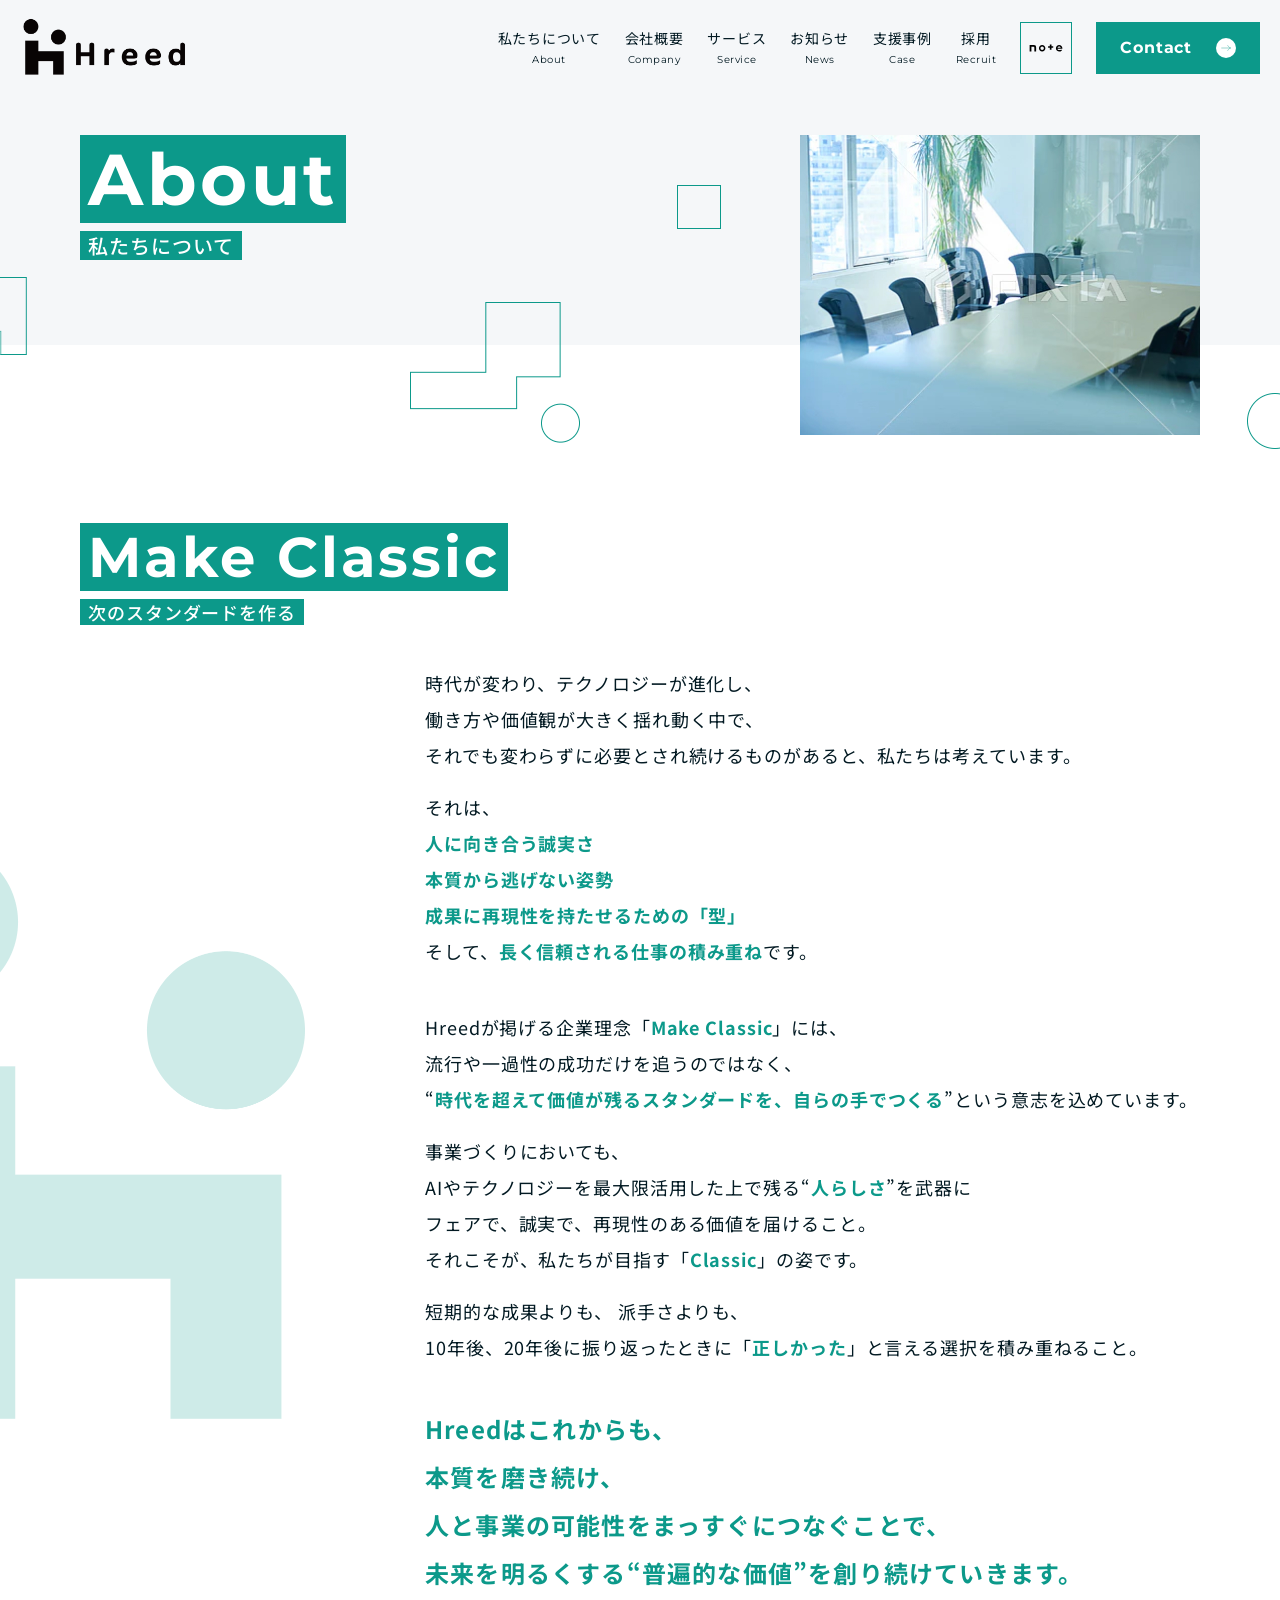
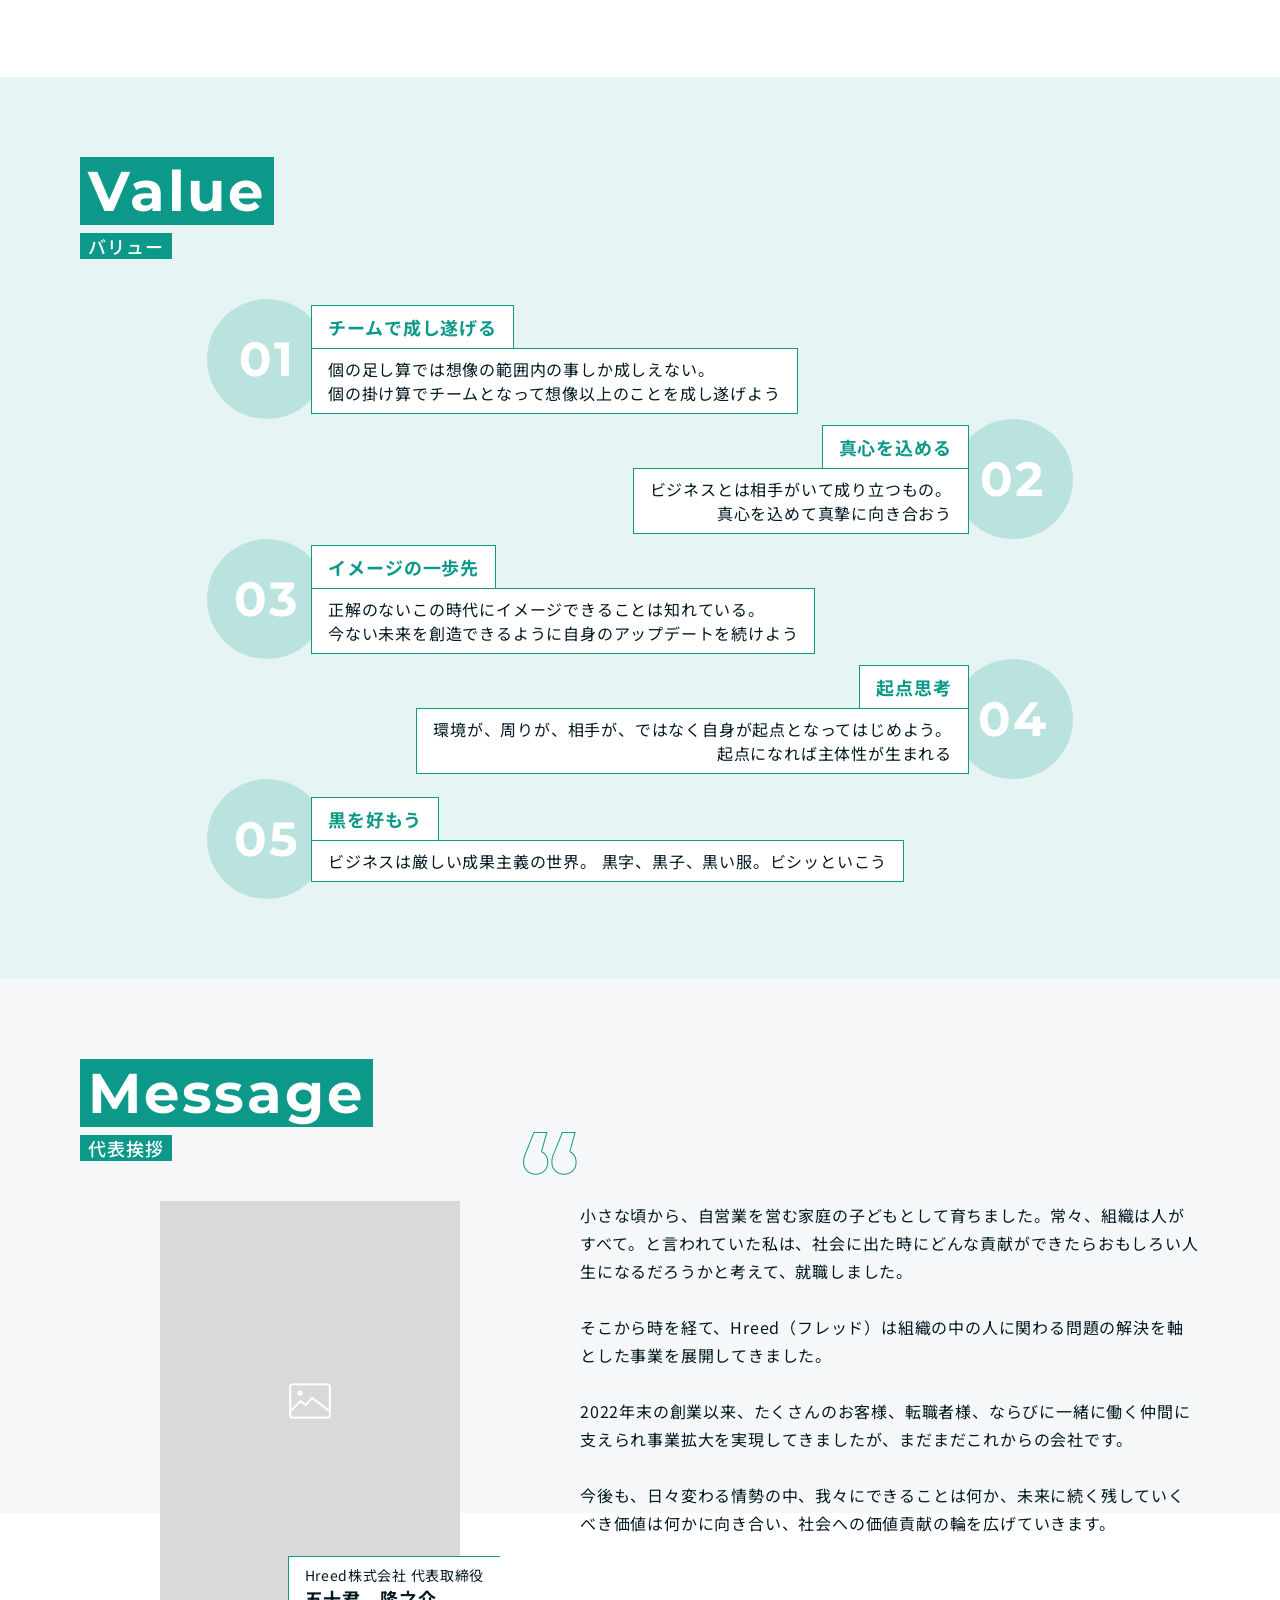
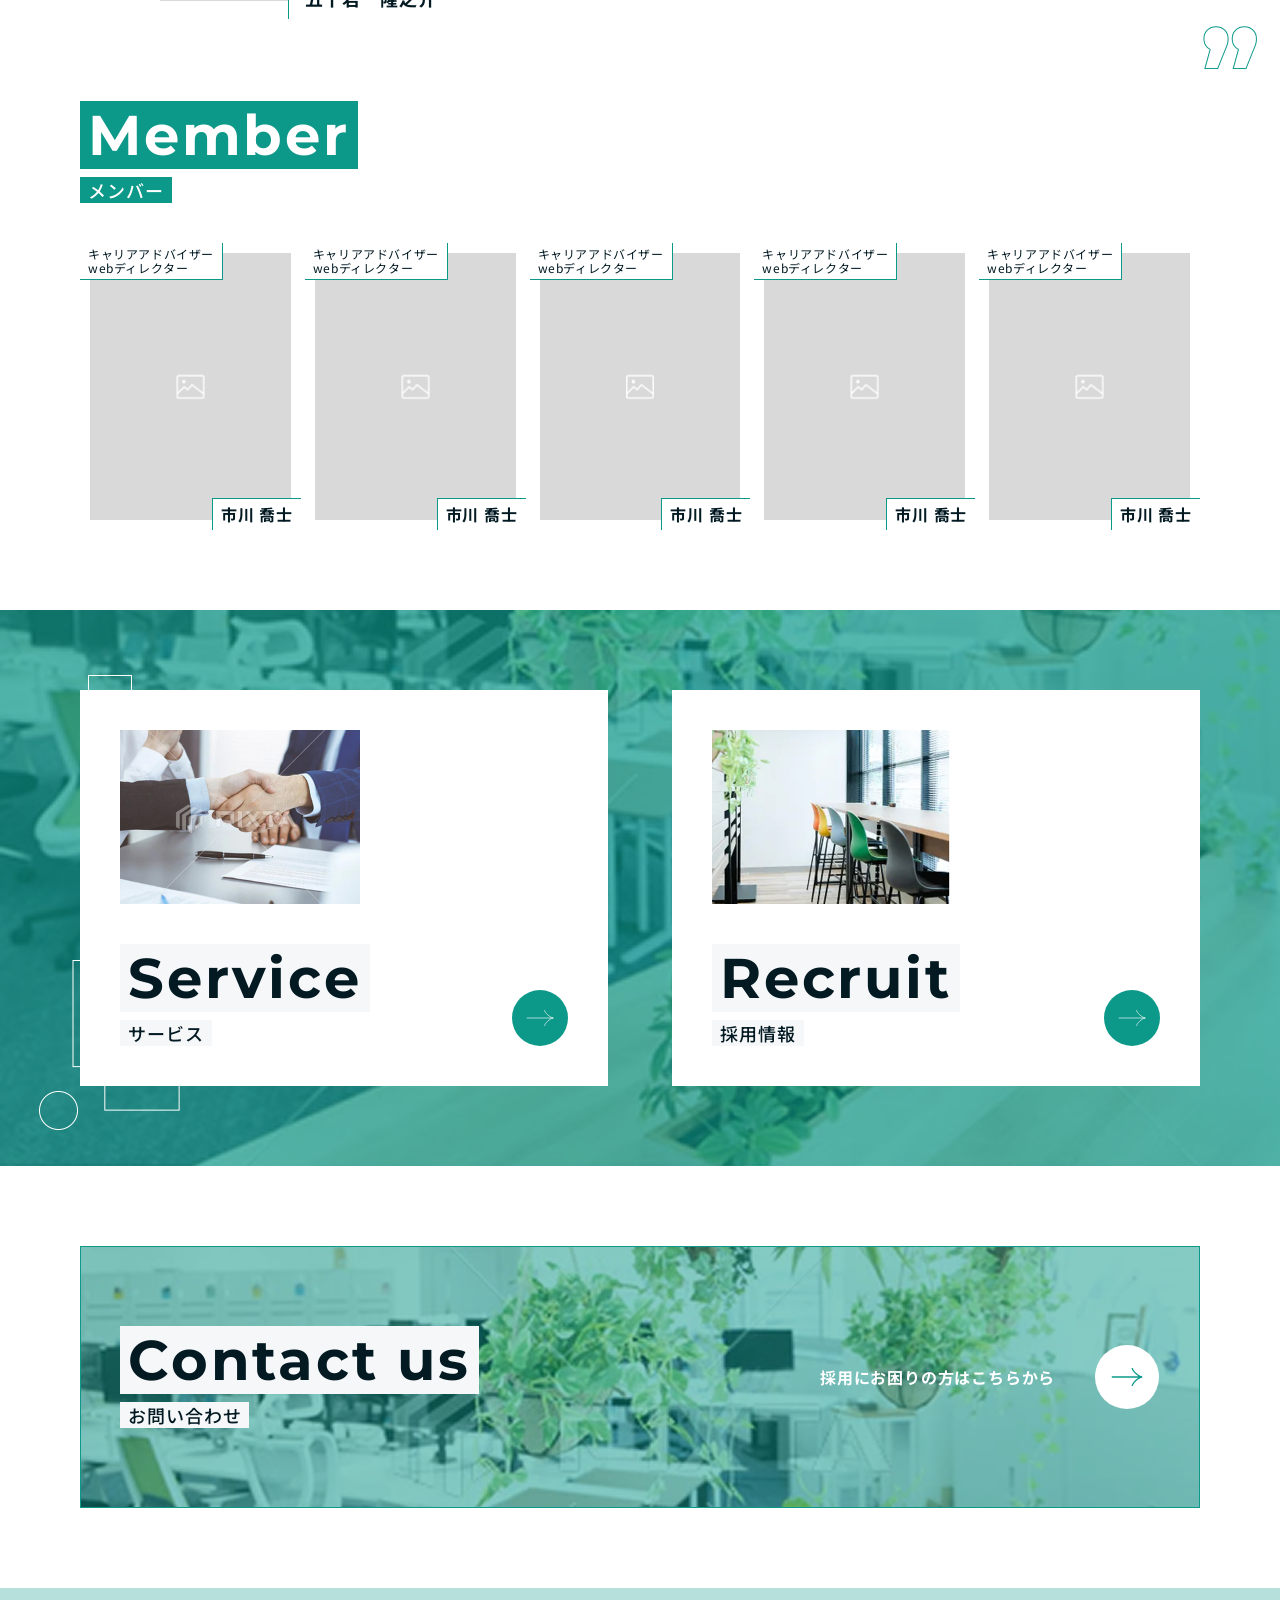
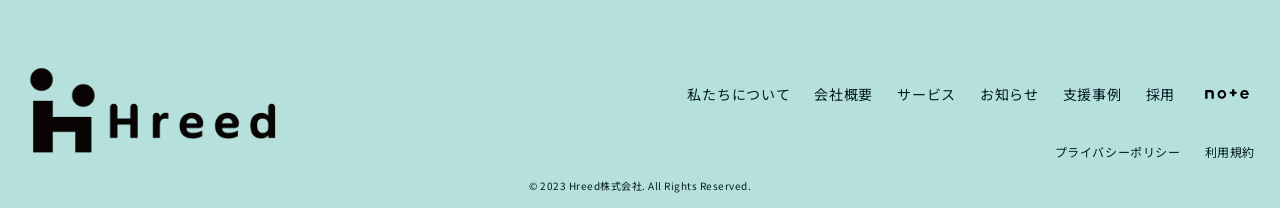
==== about.html @ 3953e180 "09/12, 09/13 作業分" ====
<!DOCTYPE html>
<html lang="ja">

<head>
  <meta charset="UTF-8">
  <meta name="viewport" content="width=device-width, initial-scale=1.0">
  <link rel="preconnect" href="https://fonts.googleapis.com">
  <link rel="preconnect" href="https://fonts.gstatic.com" crossorigin>
  <link
    href="https://fonts.googleapis.com/css2?family=Montserrat:wght@400;500;600;700&family=Noto+Sans+JP:wght@400;500;600;700&display=swap"
    rel="stylesheet">
  <link rel="stylesheet" href="./css/style.css">
  <title>私たちについて | Hreed株式会社</title>
</head>

<body>
  <header class="header js-header">
    <div class="header__inner">
      <h1 class="header__logo">
        <a href="./index.html">
          <img src="./img/common/logo.svg" alt="Hreed">
        </a>
      </h1>

      <nav class="header__nav">
        <ul class="header__nav-list">
          <li class="header__nav-item">
            <a href="./about.html" class="header__nav-link">
              <span class="header__nav-link-ja">私たちについて</span>
              <span class="header__nav-link-en">About</span>
            </a>
          </li>
          <li class="header__nav-item">
            <a href="./company.html" class="header__nav-link">
              <span class="header__nav-link-ja">会社概要</span>
              <span class="header__nav-link-en">Company</span>
            </a>
          </li>
          <li class="header__nav-item">
            <a href="./service.html" class="header__nav-link">
              <span class="header__nav-link-ja">サービス</span>
              <span class="header__nav-link-en">Service</span>
            </a>
          </li>
          <li class="header__nav-item">
            <a href="./news.html" class="header__nav-link">
              <span class="header__nav-link-ja">お知らせ</span>
              <span class="header__nav-link-en">News</span>
            </a>
          </li>
          <li class="header__nav-item">
            <a href="./case.html" class="header__nav-link">
              <span class="header__nav-link-ja">支援事例</span>
              <span class="header__nav-link-en">Case</span>
            </a>
          </li>
          <li class="header__nav-item">
            <a href="./recruit.html" class="header__nav-link">
              <span class="header__nav-link-ja">採用</span>
              <span class="header__nav-link-en">Recruit</span>
            </a>
          </li>
        </ul>
      </nav>

      <div class="header__side">
        <a href="https://note.com/" class="header__note" target="_blank" rel="noopener noreferrer">
          <img src="./img/common/icon-note.svg" alt="note">
        </a>
        <a href="./contact.html" class="header__contact">Contact</a>
      </div>

      <button type="button" class="header__hamburger js-hamburger" aria-label="メニューを開閉する">
        <span class="header__hamburger-line"></span>
        <span class="header__hamburger-line"></span>
        <span class="header__hamburger-line"></span>
      </button>
    </div>

    <div class="header__drawer js-drawer">
      <nav class="header__drawer-nav">
        <ul class="header__drawer-list">
          <li class="header__drawer-item">
            <a href="./about.html" class="header__drawer-link">
              <span class="header__drawer-link-ja">私たちについて</span>
              <span class="header__drawer-link-en">About</span>
            </a>
          </li>
          <li class="header__drawer-item">
            <a href="./company.html" class="header__drawer-link">
              <span class="header__drawer-link-ja">会社概要</span>
              <span class="header__drawer-link-en">Company</span>
            </a>
          </li>
          <li class="header__drawer-item">
            <a href="./service.html" class="header__drawer-link">
              <span class="header__drawer-link-ja">サービス</span>
              <span class="header__drawer-link-en">Service</span>
            </a>
          </li>
          <li class="header__drawer-item">
            <a href="./news.html" class="header__drawer-link">
              <span class="header__drawer-link-ja">お知らせ</span>
              <span class="header__drawer-link-en">News</span>
            </a>
          </li>
          <li class="header__drawer-item">
            <a href="./case.html" class="header__drawer-link">
              <span class="header__drawer-link-ja">支援事例</span>
              <span class="header__drawer-link-en">Case</span>
            </a>
          </li>
          <li class="header__drawer-item">
            <a href="./recruit.html" class="header__drawer-link">
              <span class="header__drawer-link-ja">採用</span>
              <span class="header__drawer-link-en">Recruit</span>
            </a>
          </li>
        </ul>
      </nav>

      <div class="header__drawer-side">
        <a href="https://note.com/" class="header__drawer-note" target="_blank" rel="noopener noreferrer">
          <img src="./img/common/icon-note.svg" alt="note">
        </a>
        <a href="./contact.html" class="header__drawer-contact">Contact</a>
      </div>
    </div>
  </header>

  <main>
    <section class="lower-mv">
      <div class="lower-mv__inner inner">
        <div class="lower-mv__head">
          <span class="lower-mv__tag">About</span>
          <h2 class="lower-mv__heading">私たちについて</h2>
        </div>

        <div class="lower-mv__photo">
          <img src="./img/about/mv-photo.jpg" alt="Aboutページメインビュー">
        </div>

        <img src="./img/common/mv-deco01.png" alt="装飾01" class="lower-mv__deco lower-mv__deco--01">
        <img src="./img/common/mv-deco02.png" alt="装飾02" class="lower-mv__deco lower-mv__deco--02">
        <img src="./img/common/mv-deco03.png" alt="装飾03" class="lower-mv__deco lower-mv__deco--03">
        <img src="./img/common/mv-deco04.png" alt="装飾04" class="lower-mv__deco lower-mv__deco--04">
      </div>
    </section>


    <section class="about-mc">
      <div class="about-mc__inner inner">

        <div class="sec-title">
          <h2 class="sec-title__en">Make Classic</h2>
          <p class="sec-title__ja">次のスタンダードを作る</p>
        </div>

        <div class="about-mc__row">
          <div class="about-mc__side">
            <img src="./img/about/mc-side.png" alt="装飾">
          </div>

          <div class="about-mc__body">
            <div class="about-mc__text-box">
              <p class="about-mc__text">
                時代が変わり、テクノロジーが進化し、<br class="pc">
                働き方や価値観が大きく揺れ動く中で、<br class="pc">
                それでも変わらずに必要とされ続けるものがあると、私たちは考えています。
              </p>
    
              <p class="about-mc__text">
                それは、<br class="pc">
                <span class="about-mc__accent">人に向き合う誠実さ</span><br>
                <span class="about-mc__accent">本質から逃げない姿勢</span><br>
                <span class="about-mc__accent">成果に再現性を持たせるための「型」</span><br>
                そして、<span class="about-mc__accent">長く信頼される仕事の積み重ね</span>です。
              </p>
            </div>

            <div class="about-mc__text-box">
              <p class="about-mc__text">
                Hreedが掲げる企業理念「<span class="about-mc__accent">Make Classic</span>」には、<br class="pc">
                流行や一過性の成功だけを追うのではなく、<br class="pc">
                “<span class="about-mc__accent">時代を超えて価値が残るスタンダードを、自らの手でつくる</span>”という意志を込めています。
              </p>
    
              <p class="about-mc__text">
                事業づくりにおいても、<br class="pc">
                AIやテクノロジーを最大限活用した上で残る“<span class="about-mc__accent">人らしさ</span>”を武器に<br class="pc">
                フェアで、誠実で、再現性のある価値を届けること。<br class="pc">
                それこそが、私たちが目指す「<span class="about-mc__accent">Classic</span>」の姿です。
              </p>
              
              <p class="about-mc__text">
                短期的な成果よりも、 派手さよりも、<br>
                10年後、20年後に振り返ったときに「<span class="about-mc__accent">正しかった</span>」と言える選択を積み重ねること。
              </p>
            </div>

            <p class="about-mc__lead">
              Hreedはこれからも、<br class="pc">
              本質を磨き続け、<br class="pc">
              人と事業の可能性をまっすぐにつなぐことで、<br class="pc">
              未来を明るくする“普遍的な価値”を創り続けていきます。
            </p>

          </div>
        </div>
      </div>
    </section>

    <section class="about-value">
      <div class="about-value__inner inner">
        <div class="sec-title">
          <h2 class="sec-title__en">Value</h2>
          <p class="sec-title__ja">バリュー</p>
        </div>

        <ul class="about-value__list">
          <li class="about-value__item">
            <span class="about-value__circle">01</span>
            <div class="about-value__content">
              <h3 class="about-value__title">チームで成し遂げる</h3>
              <p class="about-value__box">
                個の足し算では想像の範囲内の事しか成しえない。<br class="pc">
                個の掛け算でチームとなって想像以上のことを成し遂げよう
              </p>
            </div>
          </li>

          <li class="about-value__item">
            <span class="about-value__circle">02</span>
            <div class="about-value__content">
              <h3 class="about-value__title">真心を込める</h3>
              <p class="about-value__box">
                ビジネスとは相手がいて成り立つもの。<br>
                真心を込めて真摯に向き合おう
              </p>
            </div>
          </li>

          <li class="about-value__item">
            <span class="about-value__circle">03</span>
            <div class="about-value__content">
              <h3 class="about-value__title">イメージの一歩先</h3>
              <p class="about-value__box">
                正解のないこの時代にイメージできることは知れている。<br class="pc">
                今ない未来を創造できるように自身のアップデートを続けよう
              </p>
            </div>
          </li>

          <li class="about-value__item">
            <span class="about-value__circle">04</span>
            <div class="about-value__content">
              <h3 class="about-value__title">起点思考</h3>
              <p class="about-value__box">
                環境が、周りが、相手が、ではなく自身が起点となってはじめよう。<br>
                起点になれば主体性が生まれる
              </p>
            </div>
          </li>

          <li class="about-value__item">
            <span class="about-value__circle">05</span>
            <div class="about-value__content">
              <h3 class="about-value__title">黒を好もう</h3>
              <p class="about-value__box">
                ビジネスは厳しい成果主義の世界。 黒字、黒子、黒い服。ビシッといこう
              </p>
            </div>
          </li>
        </ul>
      </div>
    </section>

    <section class="about-message">
      <div class="about-message__inner inner">
        <div class="sec-title">
          <h2 class="sec-title__en">Message</h2>
          <p class="sec-title__ja">代表挨拶</p>
        </div>

        <div class="about-message__row">
          <div class="about-message__photo">
            <img src="./img/about/message-photo.jpg" alt="代表取締役社長 五十君 隆之介">
            <p class="about-message__caption">
              Hreed株式会社 代表取締役<br>
              <span class="name">五十君&emsp;隆之介</span>
            </p>
          </div>

          <div class="about-message__body">
            <p class="about-message__text">
              小さな頃から、自営業を営む家庭の子どもとして育ちました。常々、組織は人がすべて。と言われていた私は、社会に出た時にどんな貢献ができたらおもしろい人生になるだろうかと考えて、就職しました。<br>
              <br>
              そこから時を経て、Hreed（フレッド）は組織の中の人に関わる問題の解決を軸とした事業を展開してきました。<br>
              <br>
              2022年末の創業以来、たくさんのお客様、転職者様、ならびに一緒に働く仲間に支えられ事業拡大を実現してきましたが、まだまだこれからの会社です。<br>
              <br>
              今後も、日々変わる情勢の中、我々にできることは何か、未来に続く残していくべき価値は何かに向き合い、社会への価値貢献の輪を広げていきます。
            </p>
          </div>
        </div>
      </div>
    </section>

    <section class="about-member">
      <div class="about-member__inner inner">
        <div class="sec-title">
          <h2 class="sec-title__en">Member</h2>
          <p class="sec-title__ja">メンバー</p>
        </div>

        <ul class="about-member__list">
          <li class="about-member__item">
            <a href="javascript:void(0);" class="about-member__card js-modal-open" data-target="member-modal01">
              <div class="about-member__photo">
                <img src="./img/about/member.jpg" alt="メンバー写真">
              </div>
              <p class="about-member__role">キャリアアドバイザー<br>webディレクター</p>
              <p class="about-member__name">市川 喬士</p>
            </a>
          </li>

          <li class="about-member__item">
            <a href="javascript:void(0);" class="about-member__card js-modal-open" data-target="member-modal02">
              <div class="about-member__photo">
                <img src="./img/about/member.jpg" alt="メンバー写真">
              </div>
              <p class="about-member__role">キャリアアドバイザー<br>webディレクター</p>
              <p class="about-member__name">市川 喬士</p>
            </a>
          </li>

          <li class="about-member__item">
            <a href="javascript:void(0);" class="about-member__card js-modal-open" data-target="member-modal03">
              <div class="about-member__photo">
                <img src="./img/about/member.jpg" alt="メンバー写真">
              </div>
              <p class="about-member__role">キャリアアドバイザー<br>webディレクター</p>
              <p class="about-member__name">市川 喬士</p>
            </a>
          </li>

          <li class="about-member__item">
            <a href="javascript:void(0);" class="about-member__card js-modal-open" data-target="member-modal04">
              <div class="about-member__photo">
                <img src="./img/about/member.jpg" alt="メンバー写真">
              </div>
              <p class="about-member__role">キャリアアドバイザー<br>webディレクター</p>
              <p class="about-member__name">市川 喬士</p>
            </a>
          </li>

          <li class="about-member__item">
            <a href="javascript:void(0);" class="about-member__card js-modal-open" data-target="member-modal05">
              <div class="about-member__photo">
                <img src="./img/about/member.jpg" alt="メンバー写真">
              </div>
              <p class="about-member__role">キャリアアドバイザー<br>webディレクター</p>
              <p class="about-member__name">市川 喬士</p>
            </a>
          </li>
        </ul>
      </div>

      <!-- modal -->
      <div class="modal js-modal" id="member-modal01">
        <div class="modal__overlay js-modal-close"></div>
        <div class="modal__inner">
          <button type="button" class="modal__close js-modal-close" aria-label="閉じる">
            <span></span><span></span>
          </button>
    
          <div class="modal__row">
            <div class="modal__photo">
              <img src="./img/about/member.jpg" alt="メンバー写真">
            </div>
    
            <div class="modal__info">
              <p class="modal__role">キャリアアドバイザー、webディレクター</p>
              <p class="modal__name">
                市川 喬士
                <span class="modal__name-en">Takashi Ichikawa</span>
              </p>
    
              <div class="modal__profile">
                <h3 class="modal__profile-title">プロフィール</h3>
                <p class="modal__profile-text">
                  同志社大学文化情報学部を卒業後、新卒で大阪の学習塾を経営する会社に入社し、<br class="pc">
                  理系科目の授業や、保護者面談、新入会生の対応、発信物の作成など、校運営全般の業務を担当しておりました。<br>
                  その後転職し、アマゾンジャパン合同会社にて、物流管理・データ分析に従事する傍ら、副業でWeb制作をスタート。<br>
                  現在は制作だけでなくWebコンサルやオンライン学習塾の事業を行うなかで、キャリアに悩む方からの相談が増え転職支援を開始。
                </p>
              </div>
    
              <div class="modal__btn">
                <a href="#">
                  インタビューを見る
                </a>
              </div>
            </div>
          </div>
        </div>
      </div>
    
      <div class="modal js-modal" id="member-modal02">
        <div class="modal__overlay js-modal-close"></div>
        <div class="modal__inner">
          <button type="button" class="modal__close js-modal-close" aria-label="閉じる">
            <span></span><span></span>
          </button>
    
          <div class="modal__row">
            <div class="modal__photo">
              <img src="./img/about/member.jpg" alt="メンバー写真">
            </div>
    
            <div class="modal__info">
              <p class="modal__role">キャリアアドバイザー、webディレクター</p>
              <p class="modal__name">
                市川 喬士
                <span class="modal__name-en">Takashi Ichikawa</span>
              </p>
    
              <div class="modal__profile">
                <h3 class="modal__profile-title">プロフィール</h3>
                <p class="modal__profile-text">
                  同志社大学文化情報学部を卒業後、新卒で大阪の学習塾を経営する会社に入社し、<br class="pc">
                  理系科目の授業や、保護者面談、新入会生の対応、発信物の作成など、校運営全般の業務を担当しておりました。<br>
                  その後転職し、アマゾンジャパン合同会社にて、物流管理・データ分析に従事する傍ら、副業でWeb制作をスタート。<br>
                  現在は制作だけでなくWebコンサルやオンライン学習塾の事業を行うなかで、キャリアに悩む方からの相談が増え転職支援を開始。
                </p>
              </div>
    
              <div class="modal__btn">
                <a href="#">
                  インタビューを見る
                </a>
              </div>
            </div>
          </div>
        </div>
      </div>
    
      <div class="modal js-modal" id="member-modal03">
        <div class="modal__overlay js-modal-close"></div>
        <div class="modal__inner">
          <button type="button" class="modal__close js-modal-close" aria-label="閉じる">
            <span></span><span></span>
          </button>
    
          <div class="modal__row">
            <div class="modal__photo">
              <img src="./img/about/member.jpg" alt="メンバー写真">
            </div>
    
            <div class="modal__info">
              <p class="modal__role">キャリアアドバイザー、webディレクター</p>
              <p class="modal__name">
                市川 喬士
                <span class="modal__name-en">Takashi Ichikawa</span>
              </p>
    
              <div class="modal__profile">
                <h3 class="modal__profile-title">プロフィール</h3>
                <p class="modal__profile-text">
                  同志社大学文化情報学部を卒業後、新卒で大阪の学習塾を経営する会社に入社し、<br class="pc">
                  理系科目の授業や、保護者面談、新入会生の対応、発信物の作成など、校運営全般の業務を担当しておりました。<br>
                  その後転職し、アマゾンジャパン合同会社にて、物流管理・データ分析に従事する傍ら、副業でWeb制作をスタート。<br>
                  現在は制作だけでなくWebコンサルやオンライン学習塾の事業を行うなかで、キャリアに悩む方からの相談が増え転職支援を開始。
                </p>
              </div>
    
              <div class="modal__btn">
                <a href="#">
                  インタビューを見る
                </a>
              </div>
            </div>
          </div>
        </div>
      </div>
    
      <div class="modal js-modal" id="member-modal04">
        <div class="modal__overlay js-modal-close"></div>
        <div class="modal__inner">
          <button type="button" class="modal__close js-modal-close" aria-label="閉じる">
            <span></span><span></span>
          </button>
    
          <div class="modal__row">
            <div class="modal__photo">
              <img src="./img/about/member.jpg" alt="メンバー写真">
            </div>
    
            <div class="modal__info">
              <p class="modal__role">キャリアアドバイザー、webディレクター</p>
              <p class="modal__name">
                市川 喬士
                <span class="modal__name-en">Takashi Ichikawa</span>
              </p>
    
              <div class="modal__profile">
                <h3 class="modal__profile-title">プロフィール</h3>
                <p class="modal__profile-text">
                  同志社大学文化情報学部を卒業後、新卒で大阪の学習塾を経営する会社に入社し、<br class="pc">
                  理系科目の授業や、保護者面談、新入会生の対応、発信物の作成など、校運営全般の業務を担当しておりました。<br>
                  その後転職し、アマゾンジャパン合同会社にて、物流管理・データ分析に従事する傍ら、副業でWeb制作をスタート。<br>
                  現在は制作だけでなくWebコンサルやオンライン学習塾の事業を行うなかで、キャリアに悩む方からの相談が増え転職支援を開始。
                </p>
              </div>
    
              <div class="modal__btn">
                <a href="#">
                  インタビューを見る
                </a>
              </div>
            </div>
          </div>
        </div>
      </div>
    
      <div class="modal js-modal" id="member-modal05">
        <div class="modal__overlay js-modal-close"></div>
        <div class="modal__inner">
          <button type="button" class="modal__close js-modal-close" aria-label="閉じる">
            <span></span><span></span>
          </button>
    
          <div class="modal__row">
            <div class="modal__photo">
              <img src="./img/about/member.jpg" alt="メンバー写真">
            </div>
    
            <div class="modal__info">
              <p class="modal__role">キャリアアドバイザー、webディレクター</p>
              <p class="modal__name">
                市川 喬士
                <span class="modal__name-en">Takashi Ichikawa</span>
              </p>
    
              <div class="modal__profile">
                <h3 class="modal__profile-title">プロフィール</h3>
                <p class="modal__profile-text">
                  同志社大学文化情報学部を卒業後、新卒で大阪の学習塾を経営する会社に入社し、<br class="pc">
                  理系科目の授業や、保護者面談、新入会生の対応、発信物の作成など、校運営全般の業務を担当しておりました。<br>
                  その後転職し、アマゾンジャパン合同会社にて、物流管理・データ分析に従事する傍ら、副業でWeb制作をスタート。<br>
                  現在は制作だけでなくWebコンサルやオンライン学習塾の事業を行うなかで、キャリアに悩む方からの相談が増え転職支援を開始。
                </p>
              </div>
    
              <div class="modal__btn">
                <a href="#">
                  インタビューを見る
                </a>
              </div>
            </div>
          </div>
        </div>
      </div>
      <!-- /modal -->

    </section>


    <section class="link-cards">
      <div class="link-cards__inner inner">
        <ul class="link-cards__list">
          <li class="link-cards__item">
            <a href="./service.html" class="link-cards__card">
              <div class="link-cards__photo">
                <img src="./img/common/link-service.jpg" alt="Service">
              </div>
              <div class="link-cards__foot">
                <div class="sec-title sec-title--reverse">
                  <h3 class="sec-title__en">Service</h3>
                  <p class="sec-title__ja">サービス</p>
                </div>
                <span class="arrow-btn">
                  <img src="./img/common/icon-arrow_grn.svg" alt="矢印アイコン">
                </span>
              </div>
            </a>
          </li>

          <li class="link-cards__item">
            <a href="./recruit.html" class="link-cards__card">
              <div class="link-cards__photo">
                <img src="./img/common/link-recruit.jpg" alt="Recruit">
              </div>
              <div class="link-cards__foot">
                <div class="sec-title sec-title--reverse">
                  <h3 class="sec-title__en">Recruit</h3>
                  <p class="sec-title__ja">採用情報</p>
                </div>
                <span class="arrow-btn">
                  <img src="./img/common/icon-arrow_grn.svg" alt="矢印アイコン">
                </span>
              </div>
            </a>
          </li>
        </ul>
      </div>
    </section>

    <section class="cta-banner">
      <div class="cta-banner__inner inner">
        <a href="./contact.html" class="cta-banner__link">
          <img src="./img/common/cta-bg.png" alt="お問い合わせ背景" class="cta-banner__bg">

          <div class="cta-banner__wrapper">
            <div class="sec-title sec-title--reverse cta-banner__title">
              <h2 class="sec-title__en">Contact us</h2>
              <p class="sec-title__ja">お問い合わせ</p>
            </div>
  
            <div class="cta-banner__note">
              <p class="cta-banner__text">採用にお困りの方はこちらから</p>
              <span class="arrow-btn">
                <img src="./img/common/icon-arrow_wh.svg" alt="矢印アイコン">
              </span>
            </div>
          </div>
        </a>
      </div>
    </section>

  </main>

  <footer class="footer">
    <div class="footer__inner inner">
      <div class="footer__top">
        <h2 class="footer__logo">
          <a href="./index.html">
            <img src="./img/common/logo.svg" alt="Hreed">
          </a>
        </h2>

        <div class="footer__wrap">
          <nav class="footer__nav">
            <ul class="footer__nav-list">
              <li class="footer__nav-item"><a href="./about.html">私たちについて</a></li>
              <li class="footer__nav-item"><a href="./company.html">会社概要</a></li>
              <li class="footer__nav-item"><a href="./service.html">サービス</a></li>
              <li class="footer__nav-item"><a href="./news.html">お知らせ</a></li>
              <li class="footer__nav-item"><a href="./case.html">支援事例</a></li>
              <li class="footer__nav-item"><a href="./recruit.html">採用</a></li>
              <li class="footer__nav-item"><a href="https://note.com/" target="_blank" rel="noopener noreferrer"><img src="./img/common/icon-note.svg" alt="note"></a></li>
            </ul>
          </nav>

          <ul class="footer__legal">
            <li class="footer__legal-item"><a href="./privacy.html">プライバシーポリシー</a></li>
            <li class="footer__legal-item"><a href="./terms.html">利用規約</a></li>
          </ul>
        </div>
      </div>

      <p class="footer__copyright">&copy; 2023 Hreed株式会社. All Rights Reserved.</p>
    </div>
  </footer>

  <script src="https://code.jquery.com/jquery-3.7.1.min.js"></script>
  <script src="./js/script.js"></script>
  <script src="./js/gsap.js"></script>
</body>

</html>
---- css/style.css ----
@charset "UTF-8";
/*--------------------------
文字に対して、一括でfont-size、line-height、letter-spacing、font-weightを指定する
---------------------------*/
/*--------------------------
文字に対して、一括でfont-size、line-height、letter-spacing、font-weightを指定する
line-heightが％の場合
---------------------------*/
/*--------------------------------
    remの換算
--------------------------------*/
/*--------------------------------
    vwにする
--------------------------------*/
/*--------------------------------
    親要素に対する割合
--------------------------------*/
/*--------------------------------
    親要素に対する割合
--------------------------------*/
/*--------------------------------
背景のグラデーション
--------------------------------*/
/*--------------------------------
一次関数
画面幅 1440pxの時は、120pxで、そこからどんどん小さくなり、1000pxの時に20pxになるという実装の際に使える関数。
--------------------------------*/
/*--------------------------------
一次関数（最大値、最小値付き）
画面幅 1440pxの時は、120pxで、そこからどんどん小さくなり、1000pxの時に20pxになるという実装の際に使える関数。
--------------------------------*/
/*--------------------------------
擬似要素の背景
--------------------------------*/
/*--------------------------------
三角形
--------------------------------*/
/*--------------------------------
リキッドの設定
--------------------------------*/
html {
  font-size: 16px;
}
@media (max-width: 1120px) {
  html {
    font-size: 1.4285714286vw;
  }
}
@media (max-width: 767px) {
  html {
    font-size: 16px;
  }
}
@media (max-width: 375px) {
  html {
    font-size: 4.2666666667vw;
  }
}

/*--------------------------
  フォント読み込み
---------------------------*/
body {
  font-family: "Noto Sans JP", sans-serif;
  color: #031A23;
}

*,
*::before,
*::after {
  box-sizing: border-box;
}

/* Remove default padding */
ul,
ol {
  padding: 0;
}

/* Remove default margin */
body,
h1,
h2,
h3,
h4,
p,
ul,
ol,
figure,
blockquote,
dl,
dd {
  margin: 0;
}

/* Set core root defaults */
html {
  scroll-behavior: smooth;
}

/* Set core body defaults */
body {
  min-height: 100vh;
  text-rendering: optimizeSpeed;
  line-height: 1.5;
}

/* Remove list styles on ul, ol elements with a class attribute */
ul,
ol {
  list-style: none;
}

a {
  text-decoration: none;
  color: inherit;
  transition: all ease 0.3s;
}

a:hover {
  opacity: 0.8;
}

/* A elements that don't have a class get default styles */
a:not([class]) {
  -webkit-text-decoration-skip: ink;
          text-decoration-skip-ink: auto;
}

/* Make images easier to work with */
img {
  max-width: 100%;
  display: block;
  width: 100%;
}

/* Natural flow and rhythm in articles by default */
article > * + * {
  margin-top: 1em;
}

/* Inherit fonts for inputs and buttons */
input,
button,
textarea,
select {
  font: inherit;
}

/* Blur images when they have no alt attribute */
img:not([alt]) {
  filter: blur(10px);
}

/* フォームリセット */
input,
button,
select,
textarea {
  -webkit-appearance: none;
  -moz-appearance: none;
  appearance: none;
  background: transparent;
  border: none;
  border-radius: 0;
  font: inherit;
  outline: none;
}

textarea {
  resize: vertical;
}

input[type=checkbox],
input[type=radio] {
  display: none;
}

input[type=submit],
input[type=button],
label,
button,
select {
  cursor: pointer;
}

select::-ms-expand {
  display: none;
}

.inner {
  width: 100%;
  padding-right: 25px;
  padding-left: 25px;
  margin-right: auto;
  margin-left: auto;
  max-width: 1170px;
}
@media screen and (max-width: 768px) {
  .inner {
    max-width: 500px;
    padding-right: 15px;
    padding-left: 15px;
  }
}

br.pc {
  display: block;
}
@media screen and (max-width: 768px) {
  br.pc {
    display: none;
  }
}

br.sp {
  display: none;
}
@media screen and (max-width: 768px) {
  br.sp {
    display: block;
  }
}

/* ==================================================
*  header
================================================== */
.header {
  position: fixed;
  z-index: 900;
  top: 0;
  right: 0;
  left: 0;
  transition: background-color 0.3s ease;
  height: 6rem;
}
@media screen and (max-width: 768px) {
  .header {
    height: 3.75rem;
  }
}

body.is-no-mv,
.is-no-mv .header {
  background-color: #F5F7F9;
}

.header.is-scrolled {
  background-color: #fff;
}

.header__inner {
  height: inherit;
  display: flex;
  align-items: center;
  justify-content: space-between;
  gap: 1.5rem;
  max-width: 82.5rem;
  width: 100%;
  margin-left: auto;
  margin-right: auto;
  padding: 0 1.25rem;
}
@media screen and (max-width: 768px) {
  .header__inner {
    padding-top: 0.875rem;
    padding-bottom: 0.875rem;
    gap: 1rem;
  }
}

.header__logo {
  max-width: 10.625rem;
  width: 100%;
  flex-shrink: 0;
}
@media screen and (max-width: 768px) {
  .header__logo {
    max-width: 6rem;
  }
}

.header__logo img {
  width: 100%;
  height: auto;
}

.header__nav {
  margin-left: auto;
}
@media screen and (max-width: 768px) {
  .header__nav {
    display: none;
  }
}

.header__nav-list {
  display: flex;
  align-items: center;
  gap: 1.5rem;
}

.header__nav-link {
  display: flex;
  flex-direction: column;
  align-items: center;
  gap: 0.5rem;
  color: #031A23;
  position: relative;
}
.header__nav-link::after {
  content: "";
  position: absolute;
  left: 50%;
  bottom: -0.5rem;
  width: 0;
  height: 0.125rem;
  background-color: #0c998a;
  transform: translateX(-50%);
  transition: width 0.3s ease;
}
.header__nav-link:hover::after {
  width: 100%;
}

.header__nav-link-ja {
  font-size: 0.875rem;
  line-height: 1.1428571429;
  letter-spacing: 0.05em;
  font-weight: 400;
}

.header__nav-link-en {
  font-family: "Montserrat", sans-serif;
  font-size: 0.625rem;
  line-height: 1.2;
  letter-spacing: 0.05em;
  font-weight: 400;
}

.header__side {
  display: flex;
  align-items: center;
  gap: 1.5rem;
  flex-shrink: 0;
}
@media screen and (max-width: 768px) {
  .header__side {
    display: none;
  }
}

.header__note {
  max-width: 3.25rem;
  width: 100%;
  flex-shrink: 0;
  border: 1px solid #0c998a;
  padding: 0.25rem;
}

.header__note img {
  width: 100%;
  height: auto;
  border-radius: 50%;
}

.header__contact {
  display: flex;
  align-items: center;
  justify-content: center;
  gap: 1.5rem;
  padding: 1rem 1.5rem;
  background-color: #0c998a;
  color: #ffffff;
  font-family: "Montserrat", sans-serif;
  white-space: nowrap;
  font-size: 1rem;
  line-height: 1.25;
  letter-spacing: 0.05em;
  font-weight: 700;
}
.header__contact::after {
  content: "";
  background-image: url(../img/common/icon-arrow_wh.svg);
  background-size: 100%;
  background-repeat: no-repeat;
  display: inline-block;
  width: 1.25rem;
  height: 1.25rem;
}
.header__contact:hover {
  opacity: 0.8;
}

.header__hamburger {
  display: none;
  flex-direction: column;
  align-items: center;
  gap: 0.375rem;
  padding: 0.625rem;
  cursor: pointer;
  position: relative;
  z-index: 801;
}
@media screen and (max-width: 768px) {
  .header__hamburger {
    display: flex;
  }
}

.header__hamburger-line {
  width: 1.5rem;
  height: 0.125rem;
  border-radius: 0.125rem;
  background-color: #031A23;
  transition: transform 0.3s ease, opacity 0.3s ease;
}

.header__hamburger.is-open .header__hamburger-line:nth-child(1) {
  transform: translateY(0.5rem) rotate(45deg);
}

.header__hamburger.is-open .header__hamburger-line:nth-child(2) {
  opacity: 0;
}

.header__hamburger.is-open .header__hamburger-line:nth-child(3) {
  transform: translateY(-0.5rem) rotate(-45deg);
}

.header__drawer {
  padding-top: 6.25rem;
  padding-bottom: 2.5rem;
  position: fixed;
  z-index: 800;
  top: 0;
  right: -100%;
  bottom: 0;
  width: 85%;
  max-width: 20rem;
  background-color: rgba(255, 255, 255, 0.97);
  box-shadow: -0.125rem 0 1.25rem rgba(0, 0, 0, 0.1);
  overflow-y: auto;
  transition: right 0.5s ease;
  display: none;
}
@media screen and (max-width: 768px) {
  .header__drawer {
    display: block;
  }
}

.header__drawer.is-open {
  right: 0;
}

.header__drawer-link {
  padding: 1rem 1.5rem;
  display: flex;
  align-items: baseline;
  gap: 0.625rem;
  color: #031A23;
}

.header__drawer-link-ja {
  font-size: 0.9375rem;
  line-height: 1.2;
  letter-spacing: 0.05em;
  font-weight: 400;
}

.header__drawer-link-en {
  font-family: "Montserrat", sans-serif;
  font-size: 0.625rem;
  line-height: 1.2;
  letter-spacing: 0.05em;
  font-weight: 400;
}

.header__drawer-side {
  margin-top: 1rem;
  padding-right: 1.5rem;
  padding-left: 1.5rem;
  display: flex;
  align-items: center;
  gap: 1rem;
}

.header__drawer-note {
  max-width: 2.625rem;
  width: 100%;
  flex-shrink: 0;
  border: 1px solid #0c998a;
  padding: 0.25rem;
}

.header__drawer-note img {
  width: 100%;
  height: auto;
  border-radius: 50%;
}

.header__drawer-contact {
  flex: 1;
  display: flex;
  align-items: center;
  justify-content: center;
  gap: 1.5rem;
  padding: 0.6875rem 1.375rem;
  background-color: #0c998a;
  color: #ffffff;
  font-family: "Montserrat", sans-serif;
  white-space: nowrap;
  font-size: 0.875rem;
  line-height: 1.2857142857;
  letter-spacing: 0.05em;
  font-weight: 700;
}
.header__drawer-contact::after {
  content: "";
  background-image: url(../img/common/icon-arrow_wh.svg);
  background-size: 100%;
  background-repeat: no-repeat;
  display: inline-block;
  width: 1.25rem;
  height: 1.25rem;
}

body.is-drawer-open {
  overflow: hidden;
  height: 100%;
}

/* ==================================================
*  lower-mv(下層ページ共通メインビュー)
================================================== */
.lower-mv {
  background: linear-gradient(to bottom, #F5F7F9 0%, #F5F7F9 66%, #ffffff 66%, #ffffff 100%);
  padding-bottom: 2.5rem;
}
@media screen and (max-width: 768px) {
  .lower-mv {
    background: linear-gradient(to bottom, #F5F7F9 0%, #F5F7F9 65%, #ffffff 65%, #ffffff 100%);
    padding-bottom: 2.5rem;
  }
}

.lower-mv__inner {
  position: relative;
  display: flex;
  align-items: flex-start;
  justify-content: space-between;
  gap: 2.5rem;
  padding-top: 8.4375rem;
  padding-bottom: 3rem;
}
@media screen and (max-width: 768px) {
  .lower-mv__inner {
    flex-direction: column;
    gap: 1.5rem;
    padding-top: 5.75rem;
    padding-bottom: 2rem;
  }
}

.lower-mv__head {
  display: flex;
  flex-direction: column;
  align-items: flex-start;
}

.lower-mv__tag {
  padding: 0 0.5rem;
  background-color: #0c998a;
  color: #ffffff;
  font-family: "Montserrat", sans-serif;
  font-size: 4.5rem;
  line-height: 1.2222222222;
  letter-spacing: 0.05em;
  font-weight: 700;
}
@media screen and (max-width: 768px) {
  .lower-mv__tag {
    font-size: 2rem;
    line-height: 1.21875;
    letter-spacing: 0.05em;
    font-weight: 700;
  }
}

.lower-mv__heading {
  margin-top: 0.5rem;
  padding: 0 0.5rem;
  background-color: #0c998a;
  color: #ffffff;
  font-size: 1.25rem;
  line-height: 1.45;
  letter-spacing: 0.05em;
  font-weight: 500;
}
@media screen and (max-width: 768px) {
  .lower-mv__heading {
    font-size: 1rem;
    line-height: 1.4375;
    letter-spacing: 0.05em;
    font-weight: 500;
  }
}

.lower-mv__photo {
  max-width: 25rem;
  width: 100%;
  flex-shrink: 0;
  position: relative;
  z-index: 10;
}
@media screen and (max-width: 768px) {
  .lower-mv__photo {
    width: 100%;
  }
}

.lower-mv__photo img {
  width: 100%;
  aspect-ratio: 400/300;
  -o-object-fit: cover;
     object-fit: cover;
  display: block;
}

.lower-mv__deco {
  position: absolute;
  display: block;
  pointer-events: none;
  z-index: 0;
}

.lower-mv__deco--01 {
  bottom: 8rem;
  left: -5.1875rem;
  width: 3.45875rem;
}
@media screen and (max-width: 768px) {
  .lower-mv__deco--01 {
    bottom: initial;
    top: 10.3125rem;
    left: 0.3125rem;
    width: 1.375rem;
  }
}

.lower-mv__deco--02 {
  bottom: 2.5rem;
  left: 22.1875rem;
  width: 10.625rem;
}
@media screen and (max-width: 768px) {
  .lower-mv__deco--02 {
    bottom: -1.5625rem;
    left: initial;
    right: 6.25rem;
    width: 3.75rem;
  }
}

.lower-mv__deco--03 {
  top: 11.5625rem;
  right: 31.5rem;
  width: 2.75rem;
}
@media screen and (max-width: 768px) {
  .lower-mv__deco--03 {
    top: 5rem;
    right: 9.375rem;
    width: 1.5625rem;
  }
}

.lower-mv__deco--04 {
  bottom: 2.125rem;
  right: -4.875rem;
  width: 3.5rem;
}
@media screen and (max-width: 768px) {
  .lower-mv__deco--04 {
    bottom: initial;
    top: 8.125rem;
    right: 3.125rem;
    width: 1.875rem;
  }
}

/* ==================================================
*  sec-title(コンテンツセクション共通タイトル)
================================================== */
.sec-title {
  display: flex;
  flex-direction: column;
  align-items: flex-start;
}

.sec-title__en {
  color: #ffffff;
  background-color: #0c998a;
  padding: 0 0.5rem;
  font-family: "Montserrat", sans-serif;
  font-size: 3.5rem;
  line-height: 1.2142857143;
  letter-spacing: 0.05em;
  font-weight: 700;
}
@media screen and (max-width: 768px) {
  .sec-title__en {
    font-size: 1.75rem;
    line-height: 1.2142857143;
    letter-spacing: 0.02em;
    font-weight: 700;
  }
}

.sec-title__ja {
  margin-top: 0.5rem;
  color: #ffffff;
  background-color: #0c998a;
  padding: 0 0.5rem;
  font-size: 1.125rem;
  line-height: 1.4444444444;
  letter-spacing: 0.05em;
  font-weight: 500;
}
@media screen and (max-width: 768px) {
  .sec-title__ja {
    margin-top: 0.375rem;
    font-size: 0.75rem;
    line-height: 1.6666666667;
    letter-spacing: 0.05em;
    font-weight: 500;
  }
}

.sec-title--reverse .sec-title__en,
.sec-title--reverse .sec-title__ja {
  color: #031A23;
  background-color: #ffffff;
}

/* ==================================================
*  link-cards(下層ページ共通・Service/Recruitリンクカード)
================================================== */
.link-cards {
  position: relative;
  overflow: hidden;
  background-image: url(../img/common/link-bg.png);
  background-repeat: no-repeat;
  background-size: cover;
  padding-top: 5rem;
  padding-bottom: 5rem;
}
@media screen and (max-width: 768px) {
  .link-cards {
    padding-top: 3.75rem;
    padding-bottom: 3.75rem;
  }
}

.link-cards__inner {
  position: relative;
}

.link-cards__list {
  position: relative;
  z-index: 1;
  display: flex;
  justify-content: space-between;
  gap: 4rem;
}
@media screen and (max-width: 768px) {
  .link-cards__list {
    flex-direction: column;
    gap: 2rem;
  }
}

.link-cards__item {
  flex: 1;
}

.link-cards__card {
  display: block;
  padding: 2.5rem;
  background-color: #ffffff;
}
@media screen and (max-width: 768px) {
  .link-cards__card {
    padding: 1.25rem;
  }
}

.link-cards__photo {
  max-width: 15rem;
  width: 100%;
}
@media screen and (max-width: 768px) {
  .link-cards__photo {
    max-width: initial;
  }
}

.link-cards__photo img {
  width: 100%;
  height: 100%;
  aspect-ratio: 240/174;
  -o-object-fit: cover;
     object-fit: cover;
  display: block;
}
@media screen and (max-width: 768px) {
  .link-cards__photo img {
    aspect-ratio: 240/120;
  }
}

.link-cards__foot {
  margin-top: 2.5rem;
  display: flex;
  align-items: flex-end;
  justify-content: space-between;
}
@media screen and (max-width: 768px) {
  .link-cards__foot {
    margin-top: 1.25rem;
  }
}

.link-cards__foot .sec-title__ja,
.link-cards__foot .sec-title__en {
  background-color: #F5F7F9;
}

.link-cards__foot .arrow-btn {
  max-width: 3.5rem;
  width: 100%;
}
@media screen and (max-width: 768px) {
  .link-cards__foot .arrow-btn {
    max-width: 2.25rem;
  }
}

/* ==================================================
*  cta-banner(下層ページ共通・お問い合わせバナー)
================================================== */
.cta-banner {
  padding-top: 5rem;
  padding-bottom: 5rem;
}
@media screen and (max-width: 768px) {
  .cta-banner {
    padding-top: 3.75rem;
    padding-bottom: 3.75rem;
  }
}

.cta-banner__link {
  position: relative;
  display: block;
  overflow: hidden;
}

.cta-banner__bg {
  width: 100%;
  aspect-ratio: 1120/262;
  -o-object-fit: cover;
     object-fit: cover;
  display: block;
}
@media screen and (max-width: 768px) {
  .cta-banner__bg {
    aspect-ratio: 335/300;
  }
}

.cta-banner__wrapper {
  position: absolute;
  top: 50%;
  left: 50%;
  transform: translate(-50%, -50%);
  width: 100%;
  display: flex;
  align-items: center;
  justify-content: space-between;
  padding: 5rem 2.5rem;
}
@media screen and (max-width: 768px) {
  .cta-banner__wrapper {
    flex-direction: column;
    align-items: flex-start;
    gap: 1.5rem;
    padding: 2rem 1.25rem;
  }
}

.cta-banner__title .sec-title__ja,
.cta-banner__title .sec-title__en {
  background-color: #F5F7F9;
}

.cta-banner__note {
  display: flex;
  align-items: center;
  gap: 2.5rem;
  max-width: 21.25rem;
  width: 100%;
}
@media screen and (max-width: 768px) {
  .cta-banner__note {
    width: 100%;
    gap: 1.25rem;
    justify-content: space-between;
    max-width: none;
  }
}

.cta-banner__text {
  color: #ffffff;
  font-size: 1rem;
  line-height: 1.75;
  letter-spacing: 0.05em;
  font-weight: 700;
  white-space: nowrap;
}
@media screen and (max-width: 768px) {
  .cta-banner__text {
    font-size: 0.8125rem;
    line-height: 1.5384615385;
    letter-spacing: 0.05em;
    font-weight: 700;
  }
}

.cta-banner__note .arrow-btn {
  max-width: 4rem;
  width: 100%;
}
@media screen and (max-width: 768px) {
  .cta-banner__note .arrow-btn {
    max-width: 2.75rem;
  }
}

/* ==================================================
*  footer(共通)
================================================== */
.footer {
  background-color: #B6E0DC;
  padding-top: 4rem;
  padding-bottom: 1rem;
}
@media screen and (max-width: 768px) {
  .footer {
    padding-top: 2.5rem;
    padding-bottom: 0.875rem;
  }
}

.footer__inner {
  max-width: 83.125rem;
}

.footer__top {
  display: flex;
  align-items: flex-end;
  justify-content: space-between;
  gap: 1.5rem;
  padding: 0.625rem 0;
}
@media screen and (max-width: 768px) {
  .footer__top {
    flex-direction: column;
    align-items: flex-start;
    gap: 1.5rem;
  }
}

.footer__logo {
  flex-shrink: 0;
  max-width: 16.125rem;
  width: 100%;
}
@media screen and (max-width: 768px) {
  .footer__logo {
    max-width: 8.125rem;
  }
}

.footer__logo img {
  width: 100%;
  height: auto;
  display: block;
}

.footer__wrap {
  display: flex;
  flex-direction: column;
  align-items: flex-end;
  gap: 1rem;
}
@media screen and (max-width: 768px) {
  .footer__wrap {
    align-items: flex-start;
    gap: 0.375rem;
  }
}

.footer__nav-list {
  display: flex;
  align-items: center;
  gap: 1.5rem;
}
@media screen and (max-width: 768px) {
  .footer__nav-list {
    flex-wrap: wrap;
    gap: 0.375rem 1rem;
  }
}

.footer__nav-list a {
  display: block;
  color: #031A23;
  font-size: 0.875rem;
  line-height: 1.2142857143;
  letter-spacing: 0.05em;
  font-weight: 400;
}

.footer__nav-list img {
  width: 3.5rem;
  height: auto;
  display: block;
}

.footer__legal {
  display: flex;
  align-items: center;
  gap: 1.5rem;
}

.footer__legal a {
  color: #031A23;
  font-size: 0.75rem;
  line-height: 1.1666666667;
  letter-spacing: 0.05em;
  font-weight: 400;
}

.footer__copyright {
  margin-top: 0.5rem;
  color: #031A23;
  text-align: center;
  font-size: 0.625rem;
  line-height: 1.2;
  letter-spacing: 0.05em;
  font-weight: 400;
}
@media screen and (max-width: 768px) {
  .footer__copyright {
    margin-top: 1.5rem;
  }
}

.test {
  font-size: 2.5rem;
}
@media screen and (max-width: 768px) {
  .test {
    font-size: 1.25rem;
  }
}

/* ==================================================
*  about page
================================================== */
/* ---------- make classic ---------- */
.about-mc {
  position: relative;
  overflow: hidden;
  padding-bottom: 5rem;
}
@media screen and (max-width: 768px) {
  .about-mc {
    padding-bottom: 3.75rem;
  }
}

.about-mc__inner {
  position: relative;
}

.about-mc__row {
  display: flex;
  align-items: flex-start;
  margin-top: 2.5rem;
}
@media screen and (max-width: 768px) {
  .about-mc__row {
    margin-top: 1.875rem;
    display: block;
  }
}

.about-mc__side {
  flex-shrink: 0;
  margin-top: 11.125rem;
  max-width: 27.8125rem;
  width: 100%;
  position: absolute;
  left: calc((1120px + 25px * 2 - 1440px) / 2 - 60px);
}
@media screen and (max-width: 768px) {
  .about-mc__side {
    display: none;
  }
}

.about-mc__side img {
  width: 100%;
  height: auto;
  display: block;
}

.about-mc__body {
  max-width: 48.4375rem;
  width: 100%;
  margin-left: auto;
}

.about-mc__text-box {
  margin-bottom: 2.5rem;
}
@media screen and (max-width: 768px) {
  .about-mc__text-box {
    margin-bottom: 1.25rem;
  }
}

.about-mc__text {
  color: #031A23;
  font-size: 1.125rem;
  line-height: 2;
  letter-spacing: 0.05em;
  font-weight: 400;
}
@media screen and (max-width: 768px) {
  .about-mc__text {
    font-size: 0.875rem;
    line-height: 1.8571428571;
    letter-spacing: 0.05em;
    font-weight: 400;
  }
}

.about-mc__text + .about-mc__text {
  margin-top: 1rem;
}
@media screen and (max-width: 768px) {
  .about-mc__text + .about-mc__text {
    margin-top: 0.875rem;
  }
}

.about-mc__accent {
  color: #0c998a;
  font-weight: 700;
}

.about-mc__lead {
  color: #0c998a;
  font-size: 1.5rem;
  line-height: 2;
  letter-spacing: 0.05em;
  font-weight: 700;
}
@media screen and (max-width: 768px) {
  .about-mc__lead {
    font-size: 1rem;
    line-height: 1.75;
    letter-spacing: 0.05em;
    font-weight: 700;
  }
}

/* ---------- value ---------- */
.about-value {
  background-color: rgba(12, 153, 138, 0.1);
  padding-top: 5rem;
  padding-bottom: 5rem;
}
@media screen and (max-width: 768px) {
  .about-value {
    padding-top: 3.75rem;
    padding-bottom: 3.75rem;
  }
}

.about-value__list {
  margin-top: 2.5rem;
  max-width: 54.125rem;
  width: 100%;
  margin-left: auto;
  margin-right: auto;
}
@media screen and (max-width: 768px) {
  .about-value__list {
    margin-top: 2.5rem;
  }
}

.about-value__item {
  display: flex;
  align-items: center;
}
@media screen and (max-width: 768px) {
  .about-value__item {
    align-items: flex-start;
  }
}

@media screen and (max-width: 768px) {
  .about-value__item + .about-value__item {
    margin-top: 1.5rem;
  }
}

.about-value__item:nth-child(even) {
  flex-direction: row-reverse;
}

.about-value__circle {
  flex-shrink: 0;
  width: 7.5rem;
  height: 7.5rem;
  display: flex;
  align-items: center;
  justify-content: center;
  border-radius: 50%;
  background-color: rgba(12, 153, 138, 0.2);
  color: #ffffff;
  font-family: "Montserrat", sans-serif;
  font-size: 3rem;
  line-height: 1;
  letter-spacing: 0.05em;
  font-weight: 700;
}
@media screen and (max-width: 768px) {
  .about-value__circle {
    width: 5rem;
    height: 5rem;
    font-size: 1.625rem;
    line-height: 1;
    letter-spacing: 0.05em;
    font-weight: 700;
  }
}

.about-value__content {
  margin-left: -1rem;
}
@media screen and (max-width: 768px) {
  .about-value__content {
    margin-left: -0.5rem;
  }
}

.about-value__item:nth-child(even) .about-value__content {
  margin-right: -1rem;
  text-align: right;
  position: relative;
}
@media screen and (max-width: 768px) {
  .about-value__item:nth-child(even) .about-value__content {
    margin-right: -0.5rem;
  }
}

.about-value__title {
  display: inline-flex;
  padding: 0.5rem 1rem;
  background-color: #ffffff;
  color: #0c998a;
  font-size: 1.125rem;
  line-height: 1.4444444444;
  letter-spacing: 0.05em;
  font-weight: 700;
  border: 1px solid #0c998a;
  border-bottom: none;
}
@media screen and (max-width: 768px) {
  .about-value__title {
    padding: 0.375rem 0.75rem;
    font-size: 0.875rem;
    line-height: 1.4285714286;
    letter-spacing: 0.05em;
    font-weight: 700;
  }
}

.about-value__box {
  padding: 0.5rem 1rem;
  border: 1px solid #0c998a;
  background-color: #ffffff;
  color: #031A23;
  font-size: 1rem;
  line-height: 1.5;
  letter-spacing: 0.05em;
  font-weight: 400;
}
@media screen and (max-width: 768px) {
  .about-value__box {
    padding: 0.375rem 0.75rem;
    font-size: 0.75rem;
    line-height: 1.8333333333;
    letter-spacing: 0.05em;
    font-weight: 400;
  }
}

/* ---------- message ---------- */
.about-message {
  padding-top: 5rem;
  padding-bottom: 6.25rem;
  background: linear-gradient(to bottom, #F5F7F9 0%, #F5F7F9 74%, #ffffff 74%, #ffffff 100%);
}
@media screen and (max-width: 768px) {
  .about-message {
    padding-top: 3.75rem;
    padding-bottom: 5rem;
    background: linear-gradient(to bottom, #F5F7F9 0%, #F5F7F9 40%, #ffffff 40%, #ffffff 100%);
  }
}

.about-message__row {
  display: flex;
  align-items: flex-start;
  gap: 7.5rem;
  margin-top: 2.5rem;
  max-width: 65rem;
  width: 100%;
  margin-left: auto;
}
@media screen and (max-width: 768px) {
  .about-message__row {
    flex-direction: column;
    gap: 3.75rem;
    margin-top: 1.875rem;
  }
}

.about-message__photo {
  flex-shrink: 0;
  max-width: 18.75rem;
  width: 100%;
  position: relative;
}
@media screen and (max-width: 768px) {
  .about-message__photo {
    margin-left: auto;
    margin-right: auto;
  }
}

.about-message__photo img {
  width: 100%;
  aspect-ratio: 300/400;
  -o-object-fit: cover;
     object-fit: cover;
  display: block;
}

.about-message__caption {
  background-color: #ffffff;
  color: #031A23;
  border-top: 1px solid #0c998a;
  border-left: 1px solid #0c998a;
  font-size: 0.875rem;
  line-height: 1.4285714286;
  letter-spacing: 0.05em;
  font-weight: 400;
  padding: 0.5rem 1rem;
  position: absolute;
  bottom: -1.125rem;
  right: -2.5rem;
}
.about-message__caption span.name {
  margin-top: 0.25rem;
  font-size: 1.125rem;
  line-height: 1.4444444444;
  letter-spacing: 0.05em;
  font-weight: 700;
}
@media screen and (max-width: 768px) {
  .about-message__caption {
    font-size: 0.75rem;
    line-height: 1.5;
    letter-spacing: 0.05em;
    font-weight: 400;
    bottom: -0.625rem;
    right: -1.25rem;
  }
  .about-message__caption span.name {
    margin-top: 0.125rem;
    font-size: 1rem;
    line-height: 1.5;
    letter-spacing: 0.05em;
    font-weight: 700;
  }
}

.about-message__body {
  position: relative;
  flex: 1;
}
.about-message__body::before {
  content: "“";
  position: absolute;
  top: -5.125rem;
  left: -3.75rem;
  color: #F5F7F9;
  -webkit-text-stroke: 2px #0c998a;
  paint-order: stroke;
  font-family: "Montserrat", sans-serif;
  font-size: 7.5rem;
  line-height: 1;
  letter-spacing: 0.05em;
  font-weight: 700;
}
.about-message__body::after {
  content: "“";
  position: absolute;
  bottom: -9.0625rem;
  right: -3.75rem;
  color: #fff;
  transform: rotate(180deg);
  -webkit-text-stroke: 2px #0c998a;
  paint-order: stroke;
  font-family: "Montserrat", sans-serif;
  font-size: 7.5rem;
  line-height: 1;
  letter-spacing: 0.05em;
  font-weight: 700;
}
@media screen and (max-width: 768px) {
  .about-message__body::before {
    top: -2.1875rem;
    left: -0.75rem;
    color: #ffffff;
    font-size: 3.75rem;
    line-height: 1;
    letter-spacing: 0.05em;
    font-weight: 700;
  }
  .about-message__body::after {
    bottom: -2.1875rem;
    right: -0.75rem;
    font-size: 3.75rem;
    line-height: 1;
    letter-spacing: 0.05em;
    font-weight: 700;
  }
}

.about-message__text {
  color: #031A23;
  font-size: 1rem;
  line-height: 1.75;
  letter-spacing: 0.05em;
  font-weight: 400;
}
@media screen and (max-width: 768px) {
  .about-message__text {
    font-size: 0.875rem;
    line-height: 1.8571428571;
    letter-spacing: 0.05em;
    font-weight: 400;
  }
}

/* ---------- member ---------- */
.about-member {
  padding-bottom: 5rem;
}
@media screen and (max-width: 768px) {
  .about-member {
    padding-bottom: 3.75rem;
  }
}

.about-member__list {
  display: grid;
  grid-template-columns: repeat(5, 1fr);
  gap: 0.25rem;
  margin-top: 2.5rem;
}
@media screen and (max-width: 768px) {
  .about-member__list {
    grid-template-columns: repeat(2, 1fr);
    gap: 1.125rem 0.25rem;
    margin-top: 1.875rem;
  }
}

.about-member__card {
  display: block;
  position: relative;
  padding: 0.625rem;
  cursor: pointer;
}
@media screen and (max-width: 768px) {
  .about-member__card {
    padding: 0.375rem;
  }
}

.about-member__photo {
  width: 100%;
  aspect-ratio: 200/266;
  overflow: hidden;
}

.about-member__photo img {
  width: 100%;
  height: 100%;
  -o-object-fit: cover;
     object-fit: cover;
  display: block;
}

.about-member__role {
  background-color: #fff;
  color: #031A23;
  font-size: 0.75rem;
  line-height: 1.1666666667;
  letter-spacing: 0.05em;
  font-weight: 400;
  border-bottom: 1px solid #0c998a;
  border-right: 1px solid #0c998a;
  padding: 0.25rem 0.5rem;
  position: absolute;
  top: 0;
  left: 0;
}
@media screen and (max-width: 768px) {
  .about-member__role {
    font-size: 0.6875rem;
    line-height: 1.1818181818;
    letter-spacing: 0.05em;
    font-weight: 400;
  }
}

.about-member__name {
  background-color: #fff;
  color: #031A23;
  font-size: 1rem;
  line-height: 1.4375;
  letter-spacing: 0.05em;
  font-weight: 700;
  border-top: 1px solid #0c998a;
  border-left: 1px solid #0c998a;
  padding: 0.25rem 0.5rem;
  position: absolute;
  bottom: 0;
  right: 0;
}
@media screen and (max-width: 768px) {
  .about-member__name {
    font-size: 0.875rem;
    line-height: 1.5;
    letter-spacing: 0.05em;
    font-weight: 700;
  }
}

/* ==================================================
*  modal(メンバープロフィール)
================================================== */
.modal {
  display: none;
  position: fixed;
  z-index: 2000;
  top: 0;
  left: 0;
  width: 100%;
  height: 100%;
}

.modal__overlay {
  position: absolute;
  inset: 0;
  background-color: rgba(3, 26, 35, 0.6);
  cursor: pointer;
}

.modal__inner {
  position: absolute;
  top: 50%;
  left: 50%;
  z-index: 2;
  transform: translate(-50%, -50%);
  width: 95%;
  max-width: 70rem;
  max-height: 90vh;
  overflow-y: auto;
  padding: 2.5rem 3.5rem;
  border: 1px solid #0c998a;
  background-color: #ffffff;
}
@media screen and (max-width: 768px) {
  .modal__inner {
    padding: 1.25rem;
  }
}

.modal__close {
  position: absolute;
  top: 2.5rem;
  right: 3.5rem;
  width: 1.875rem;
  height: 1.875rem;
  padding: 0;
  border: none;
  background-color: transparent;
  cursor: pointer;
}
@media screen and (max-width: 768px) {
  .modal__close {
    top: 1.25rem;
    right: 0.625rem;
    width: 1.25rem;
    height: 1.25rem;
  }
}

.modal__close span {
  position: absolute;
  top: 50%;
  left: 50%;
  width: 1.875rem;
  height: 3px;
  background-color: #0c998a;
}
@media screen and (max-width: 768px) {
  .modal__close span {
    width: 1.25rem;
    height: 2px;
  }
}

.modal__close span:nth-child(1) {
  transform: translate(-50%, -50%) rotate(45deg);
}

.modal__close span:nth-child(2) {
  transform: translate(-50%, -50%) rotate(-45deg);
}

.modal__row {
  display: flex;
  gap: 2.5rem;
}
@media screen and (max-width: 768px) {
  .modal__row {
    flex-direction: column;
    gap: 1.25rem;
  }
}

.modal__photo {
  flex-shrink: 0;
  max-width: 17.5rem;
  width: 100%;
}
@media screen and (max-width: 768px) {
  .modal__photo {
    margin-left: auto;
    margin-right: auto;
  }
}

.modal__photo img {
  width: 100%;
  aspect-ratio: 280/373;
  -o-object-fit: cover;
     object-fit: cover;
  display: block;
}

.modal__info {
  flex: 1;
  max-width: 41.625rem;
  width: 100%;
}

.modal__role {
  color: #031A23;
  font-size: 1rem;
  line-height: 1.4375;
  letter-spacing: 0.05em;
  font-weight: 400;
}
@media screen and (max-width: 768px) {
  .modal__role {
    font-size: 0.875rem;
    line-height: 1.5;
    letter-spacing: 0.05em;
    font-weight: 400;
  }
}

.modal__name {
  display: flex;
  align-items: baseline;
  gap: 1.03125rem;
  color: #031A23;
  font-size: 2rem;
  line-height: 1.4375;
  letter-spacing: 0em;
  font-weight: 500;
}
@media screen and (max-width: 768px) {
  .modal__name {
    gap: 0.5rem;
    font-size: 1.25rem;
    line-height: 1.4;
    letter-spacing: 0.02em;
    font-weight: 700;
  }
}

.modal__name-en {
  color: #0c998a;
  font-family: "Montserrat", sans-serif;
  font-size: 1rem;
  line-height: 1.1875;
  letter-spacing: 0em;
  font-weight: 700;
}
@media screen and (max-width: 768px) {
  .modal__name-en {
    font-size: 0.875rem;
    line-height: 1.2142857143;
    letter-spacing: 0em;
    font-weight: 700;
  }
}

.modal__profile {
  margin-top: 1rem;
}
@media screen and (max-width: 768px) {
  .modal__profile {
    margin-top: 0.75rem;
  }
}

.modal__profile-title {
  padding: 0.5rem 0;
  border-bottom: 1px solid #DBDBDB;
  color: #031A23;
  font-size: 1.125rem;
  line-height: 1.4444444444;
  letter-spacing: 0em;
  font-weight: 500;
}
@media screen and (max-width: 768px) {
  .modal__profile-title {
    padding: 0.375rem 0;
    font-size: 1rem;
    line-height: 1.5;
    letter-spacing: 0em;
    font-weight: 500;
  }
}

.modal__profile-text {
  padding: 0.5rem 0.28125rem;
  color: #031A23;
  font-size: 1rem;
  line-height: 1.6875;
  letter-spacing: 0em;
  font-weight: 400;
}
@media screen and (max-width: 768px) {
  .modal__profile-text {
    padding: 0.375rem 0.15625rem;
    font-size: 0.8125rem;
    line-height: 1.8461538462;
    letter-spacing: 0em;
    font-weight: 400;
  }
}

.modal__btn {
  margin-top: 2.5rem;
  text-align: center;
}
@media screen and (max-width: 768px) {
  .modal__btn {
    margin-top: 1.875rem;
  }
}

.modal__btn a {
  display: inline-flex;
  align-items: center;
  gap: 1rem;
  padding: 1.375rem 1.5rem;
  background-color: #0c998a;
  color: #ffffff;
  font-size: 1rem;
  line-height: 1.4375;
  letter-spacing: 0.05em;
  font-weight: 700;
}
.modal__btn a::after {
  content: "";
  background-image: url(../img/common/icon-arrow_wh.svg);
  background-size: 100%;
  background-repeat: no-repeat;
  display: inline-block;
  width: 1.9375rem;
  height: 1.9375rem;
}
@media screen and (max-width: 768px) {
  .modal__btn a {
    gap: 0.625rem;
    padding: 1.125rem 1.25rem;
    font-size: 0.875rem;
    line-height: 1.5;
    letter-spacing: 0.05em;
    font-weight: 700;
  }
  .modal__btn a::after {
    width: 1.25rem;
    height: 1.25rem;
  }
}

/* ==================================================
*  company page
================================================== */
/* ---------- overview(会社概要テーブル) ---------- */
.company-table {
  border-top: 1px solid #DBDBDB;
}

.company-table__row {
  display: flex;
  align-items: flex-start;
  gap: 2.5rem;
  padding: 0.96875rem 12.5rem;
  border-bottom: 1px solid #DBDBDB;
}
@media screen and (max-width: 768px) {
  .company-table__row {
    flex-direction: column;
    gap: 0.625rem;
    padding: 0.75rem 0.9375rem;
  }
}

.company-table__label {
  padding-left: 0.6875rem;
  border-left: 5px solid #0c998a;
  flex-shrink: 0;
  width: 9.125rem;
  color: #031A23;
  font-size: 1.125rem;
  line-height: 1.4444444444;
  letter-spacing: 0em;
  font-weight: 700;
}
@media screen and (max-width: 768px) {
  .company-table__label {
    padding-left: 0.5rem;
    border-left: 3px solid #0c998a;
    font-size: 1rem;
    line-height: 1.5;
    letter-spacing: 0em;
    font-weight: 700;
    width: 100%;
  }
}

.company-table__value {
  flex: 1;
  color: #031A23;
  font-size: 1.25rem;
  line-height: 1.45;
  letter-spacing: 0em;
  font-weight: 400;
}
@media screen and (max-width: 768px) {
  .company-table__value {
    font-size: 0.875rem;
    line-height: 1.8571428571;
    letter-spacing: 0em;
    font-weight: 400;
  }
}

.company-table__heading {
  color: #031A23;
  font-size: 1.25rem;
  line-height: 1.45;
  letter-spacing: 0em;
  font-weight: 700;
}
@media screen and (max-width: 768px) {
  .company-table__heading {
    font-size: 0.875rem;
    line-height: 1.8571428571;
    letter-spacing: 0em;
    font-weight: 700;
  }
}

.company-table__heading--sub {
  margin-top: 1rem;
}
@media screen and (max-width: 768px) {
  .company-table__heading--sub {
    margin-top: 0.5rem;
  }
}

.company-table__list li {
  position: relative;
  padding-left: 1em;
  margin-left: 1.5em;
  text-indent: -1em;
  list-style-type: disc;
}
@media screen and (max-width: 768px) {
  .company-table__list li {
    margin-left: 1em;
  }
}

/* ---------- access ---------- */
.company-access {
  padding-top: 7.5rem;
  padding-bottom: 7.5rem;
}
@media screen and (max-width: 768px) {
  .company-access {
    padding-top: 3.75rem;
    padding-bottom: 3.75rem;
  }
}

.company-access__map {
  position: relative;
  margin-top: 3.5625rem;
  max-width: 65rem;
  width: 100%;
}
@media screen and (max-width: 768px) {
  .company-access__map {
    margin-top: 1.875rem;
  }
}

.company-access__map iframe {
  width: 100%;
  aspect-ratio: 1040/449;
  display: block;
  border: none;
}
@media screen and (max-width: 768px) {
  .company-access__map iframe {
    aspect-ratio: 335/250;
  }
}

.company-access__info {
  position: absolute;
  right: -5rem;
  bottom: -2.375rem;
  max-width: 24.3125rem;
  width: 100%;
  background-color: #ffffff;
  border-top: 1px solid #0c998a;
  border-left: 1px solid #0c998a;
  padding: 0.9375rem;
}
@media screen and (max-width: 768px) {
  .company-access__info {
    position: static;
    max-width: none;
    margin-top: 1rem;
    padding: 0.625rem;
  }
}

.company-access__name {
  color: #031A23;
  font-size: 1.125rem;
  line-height: 1.4444444444;
  letter-spacing: 0.05em;
  font-weight: 700;
}
@media screen and (max-width: 768px) {
  .company-access__name {
    font-size: 0.9375rem;
    line-height: 1.4666666667;
    letter-spacing: 0.05em;
    font-weight: 700;
  }
}

.company-access__address {
  margin-top: 0.625rem;
  color: #031A23;
  font-size: 0.875rem;
  line-height: 1.2142857143;
  letter-spacing: 0.05em;
  font-weight: 400;
}
@media screen and (max-width: 768px) {
  .company-access__address {
    margin-top: 0.375rem;
    font-size: 0.75rem;
    line-height: 1.6666666667;
    letter-spacing: 0.05em;
    font-weight: 400;
  }
}

.company-access__walk {
  margin-top: 0.625rem;
  display: flex;
  align-items: center;
  gap: 0.5rem;
  color: #0c998a;
  font-size: 1rem;
  line-height: 1.4375;
  letter-spacing: 0.05em;
  font-weight: 700;
}
.company-access__walk img {
  max-width: 0.625rem;
  width: 100%;
}
@media screen and (max-width: 768px) {
  .company-access__walk {
    font-size: 0.875rem;
    line-height: 1.5;
    letter-spacing: 0.05em;
    font-weight: 700;
  }
  .company-access__walk img {
    max-width: 0.5rem;
  }
}

/* ==================================================
*  news list page
================================================== */
.news-list__inner {
  max-width: 83.125rem;
}

/* ---------- filter ---------- */
.news-list__filter {
  display: flex;
  flex-wrap: wrap;
  justify-content: center;
  gap: 1rem;
}
@media screen and (max-width: 768px) {
  .news-list__filter {
    gap: 0.5rem;
  }
}

.news-list__filter-link {
  display: inline-flex;
  align-items: center;
  justify-content: center;
  padding: 0.4375rem 0.9375rem;
  border: 1px solid #0c998a;
  background-color: #ffffff;
  color: #031A23;
  font-size: 1rem;
  line-height: 1.4375;
  letter-spacing: 0.05em;
  font-weight: 500;
}
.news-list__filter-link.is-active {
  background-color: #0c998a;
  color: #ffffff;
}
@media screen and (max-width: 768px) {
  .news-list__filter-link {
    padding: 0.5rem 1rem;
    font-size: 0.75rem;
    line-height: 1.5;
    letter-spacing: 0.05em;
    font-weight: 500;
  }
}

/* ---------- items ---------- */
.news-list__items {
  margin-top: 5rem;
  border-top: 1px solid #0c998a;
}
@media screen and (max-width: 768px) {
  .news-list__items {
    margin-top: 3.75rem;
  }
}

.news-list__item {
  border-bottom: 1px solid #0c998a;
}

.news-list__link {
  position: relative;
  display: flex;
  align-items: center;
  gap: 2.5rem;
  padding: 1.46875rem 5rem;
  transition: all 0.3s ease;
}
@media screen and (max-width: 768px) {
  .news-list__link {
    flex-wrap: wrap;
    gap: 0.5rem 0.75rem;
    padding: 1rem 2.875rem 1rem 0.625rem;
  }
}

.news-list__wrap {
  display: flex;
  align-items: center;
  gap: 0.5rem;
}

.news-list__date {
  flex-shrink: 0;
  color: #031A23;
  font-size: 0.875rem;
  line-height: 1.4285714286;
  letter-spacing: 0.05em;
  font-weight: 400;
}
@media screen and (max-width: 768px) {
  .news-list__date {
    font-size: 0.75rem;
    line-height: 1.5;
    letter-spacing: 0.05em;
    font-weight: 400;
  }
}

.news-list__tag {
  flex-shrink: 0;
  display: inline-flex;
  align-items: center;
  justify-content: center;
  min-width: 8rem;
  padding: 0.1875rem 0.875rem;
  border-radius: 0.25rem;
  border: 1px solid #0c998a;
  color: #0c998a;
  font-size: 0.875rem;
  line-height: 1.4285714286;
  letter-spacing: 0em;
  font-weight: 500;
}
@media screen and (max-width: 768px) {
  .news-list__tag {
    min-width: 5.5rem;
    padding: 0.125rem 0.5rem;
    font-size: 0.6875rem;
    line-height: 1.4545454545;
    letter-spacing: 0em;
    font-weight: 500;
  }
}

.news-list__title {
  flex: 1;
  min-width: 0;
  overflow: hidden;
  color: #031A23;
  white-space: nowrap;
  text-overflow: ellipsis;
  transition: all 0.3s ease;
  font-size: 1.125rem;
  line-height: 1.5;
  letter-spacing: 0.05em;
  font-weight: 700;
}
@media screen and (max-width: 768px) {
  .news-list__title {
    flex: 0 0 100%;
    order: 1;
    font-size: 0.875rem;
    line-height: 1.5714285714;
    letter-spacing: 0.05em;
    font-weight: 700;
  }
}

.news-list__arrow {
  flex-shrink: 0;
  width: 3rem;
  height: 3rem;
  border-radius: 50%;
  border: 1px solid #0c998a;
  background-image: url(../img/common/icon-play_grn.svg);
  background-repeat: no-repeat;
  background-position: center;
  background-size: 0.75rem auto;
  transition: all 0.3s ease;
}
@media screen and (max-width: 768px) {
  .news-list__arrow {
    position: absolute;
    top: 50%;
    right: 1.25rem;
    transform: translateY(-50%);
    width: 1.75rem;
    height: 1.75rem;
    background-size: 0.5625rem auto;
  }
}

.news-list__link:hover {
  opacity: 1;
}

.news-list__link:hover .news-list__title {
  color: #0c998a;
}

.news-list__link:hover .news-list__arrow {
  background-color: #0c998a;
  background-image: url(../img/common/icon-play_wh.svg);
}

/* ---------- pagination ---------- */
.news-pagination {
  margin-top: 5rem;
  display: flex;
  align-items: center;
  justify-content: center;
  gap: 1.5rem;
}
@media screen and (max-width: 768px) {
  .news-pagination {
    margin-top: 2.5rem;
    gap: 0.75rem;
  }
}

.news-pagination__arrow {
  flex-shrink: 0;
  width: 1.5rem;
  height: 1.5rem;
  display: block;
  background-color: #0c998a;
  border-radius: 50%;
}
.news-pagination__arrow.is-disabled {
  opacity: 0.2;
  pointer-events: none;
}
@media screen and (max-width: 768px) {
  .news-pagination__arrow {
    width: 1.25rem;
    height: 1.25rem;
  }
}

.news-pagination__list {
  display: flex;
  align-items: center;
  gap: 1.5rem;
  margin: 0 1rem;
}
@media screen and (max-width: 768px) {
  .news-pagination__list {
    gap: 1.25rem;
    margin: 0 0.5rem;
  }
}

.news-pagination__link {
  display: inline-flex;
  align-items: center;
  justify-content: center;
  color: #031A23;
  font-size: 1.25rem;
  line-height: 1.45;
  letter-spacing: 0em;
  font-weight: 700;
}
.news-pagination__link.is-current {
  color: #0c998a;
}
@media screen and (max-width: 768px) {
  .news-pagination__link {
    font-size: 0.9375rem;
    line-height: 1.3333333333;
    letter-spacing: 0.05em;
    font-weight: 700;
  }
}

/* ==================================================
*  news detail page
================================================== */
.news-detail {
  margin-top: 8.375rem;
  padding-top: 5rem;
  padding-bottom: 5rem;
  background-color: #fff;
}
@media screen and (max-width: 768px) {
  .news-detail {
    margin-top: 5rem;
    padding-top: 3.75rem;
    padding-bottom: 3.75rem;
  }
}

.news-detail__meta {
  display: flex;
  align-items: center;
  gap: 0.5rem;
}

.news-detail__date {
  color: #031A23;
  font-size: 0.875rem;
  line-height: 1.4285714286;
  letter-spacing: 0.05em;
  font-weight: 400;
}
@media screen and (max-width: 768px) {
  .news-detail__date {
    font-size: 0.75rem;
    line-height: 1.5;
    letter-spacing: 0.05em;
    font-weight: 400;
  }
}

.news-detail__tag {
  display: inline-flex;
  align-items: center;
  padding: 0.25rem 0.9375rem;
  border: 1px solid #0c998a;
  color: #0c998a;
  font-size: 0.875rem;
  line-height: 1.4285714286;
  letter-spacing: 0em;
  font-weight: 500;
  border-radius: 0.25rem;
}
@media screen and (max-width: 768px) {
  .news-detail__tag {
    padding: 0.125rem 0.5rem;
    font-size: 0.75rem;
    line-height: 1.5;
    letter-spacing: 0em;
    font-weight: 500;
  }
}

.news-detail__title {
  margin-top: 1rem;
  padding-bottom: 0.875rem;
  border-bottom: 1px solid #0c998a;
  color: #031A23;
  font-size: 2rem;
  line-height: 1.5;
  letter-spacing: 0em;
  font-weight: 700;
}
@media screen and (max-width: 768px) {
  .news-detail__title {
    margin-top: 0.75rem;
    padding-bottom: 0.75rem;
    font-size: 1.25rem;
    line-height: 1.5;
    letter-spacing: 0em;
    font-weight: 700;
  }
}

.news-detail__thumb {
  margin: 2rem auto 0;
  max-width: 30rem;
  width: 100%;
  aspect-ratio: 480/360;
}
@media screen and (max-width: 768px) {
  .news-detail__thumb {
    margin-top: 1.5rem;
  }
}

.news-detail__content {
  margin-top: 2.5rem;
}
@media screen and (max-width: 768px) {
  .news-detail__content {
    margin-top: 1.875rem;
  }
}

.news-detail__content h2 {
  color: #0c998a;
  font-size: 1.5rem;
  line-height: 1.4583333333;
  letter-spacing: 0em;
  font-weight: 700;
}
@media screen and (max-width: 768px) {
  .news-detail__content h2 {
    font-size: 1.25rem;
    line-height: 1.45;
    letter-spacing: 0em;
    font-weight: 700;
  }
}

.news-detail__content h2 + * {
  margin-top: 1rem;
}
@media screen and (max-width: 768px) {
  .news-detail__content h2 + * {
    margin-top: 0.75rem;
  }
}

.news-detail__content h3 {
  margin-top: 1rem;
  padding-left: 0.6875rem;
  border-left: 5px solid #0c998a;
  color: #031A23;
  font-size: 1.125rem;
  line-height: 1.4444444444;
  letter-spacing: 0em;
  font-weight: 700;
}
@media screen and (max-width: 768px) {
  .news-detail__content h3 {
    margin-top: 0.75rem;
    padding-left: 0.625rem;
    border-left-width: 3px;
    font-size: 1rem;
    line-height: 1.5;
    letter-spacing: 0em;
    font-weight: 700;
  }
}

.news-detail__content h3 + * {
  margin-top: 1rem;
}
@media screen and (max-width: 768px) {
  .news-detail__content h3 + * {
    margin-top: 0.75rem;
  }
}

.news-detail__content p {
  color: #031A23;
  font-size: 1rem;
  line-height: 1.75;
  letter-spacing: 0.05em;
  font-weight: 400;
  margin-bottom: 1.625rem;
}
@media screen and (max-width: 768px) {
  .news-detail__content p {
    font-size: 0.875rem;
    line-height: 1.8571428571;
    letter-spacing: 0.05em;
    font-weight: 400;
    margin-bottom: 0.875rem;
  }
}

.news-detail__back {
  margin-top: 2.5rem;
  text-align: center;
}
@media screen and (max-width: 768px) {
  .news-detail__back {
    margin-top: 1.875rem;
  }
}

.news-detail__back-link {
  display: inline-flex;
  align-items: center;
  gap: 2.5rem;
  padding: 1.125rem 1.5rem;
  background-color: #0c998a;
  color: #ffffff;
  font-size: 1rem;
  line-height: 1.4375;
  letter-spacing: 0.05em;
  font-weight: 700;
}
@media screen and (max-width: 768px) {
  .news-detail__back-link {
    gap: 1.25rem;
    padding: 0.875rem 1.25rem;
    font-size: 0.875rem;
    line-height: 1.4285714286;
    letter-spacing: 0.05em;
    font-weight: 700;
  }
}

.news-detail__back-icon {
  flex-shrink: 0;
  width: 1.9375rem;
  transform: rotate(180deg);
}
@media screen and (max-width: 768px) {
  .news-detail__back-icon {
    width: 1.5rem;
  }
}

/* ==================================================
*  contact page
================================================== */
.contact-form {
  margin-top: -1.375rem;
  padding-bottom: 5rem;
}
@media screen and (max-width: 768px) {
  .contact-form {
    margin-top: 0;
    padding-bottom: 3.75rem;
  }
}

.contact-form__panel {
  padding: 2.5rem 4.6875rem;
  background-color: rgba(12, 153, 138, 0.1);
}
@media screen and (max-width: 768px) {
  .contact-form__panel {
    padding: 1.875rem 1.25rem;
  }
}

.contact-form__row {
  display: flex;
  align-items: center;
  justify-content: flex-end;
  gap: 2.5rem;
}
@media screen and (max-width: 768px) {
  .contact-form__row {
    flex-direction: column;
    align-items: flex-start;
    gap: 0.5rem;
  }
}

.contact-form__row--textarea {
  align-items: flex-start;
}

.contact-form__row + .contact-form__row {
  margin-top: 1.5rem;
}
@media screen and (max-width: 768px) {
  .contact-form__row + .contact-form__row {
    margin-top: 1.25rem;
  }
}

.contact-form__label {
  flex-shrink: 0;
  width: 16.625rem;
  display: flex;
  align-items: center;
  justify-content: flex-end;
  gap: 1.5rem;
  color: #031A23;
  font-size: 1.125rem;
  line-height: 1.5;
  letter-spacing: 0em;
  font-weight: 400;
}
@media screen and (max-width: 768px) {
  .contact-form__label {
    width: 100%;
    justify-content: flex-start;
    gap: 0.75rem;
    font-size: 0.875rem;
    line-height: 1.4285714286;
    letter-spacing: 0em;
    font-weight: 400;
  }
}

.contact-form__required {
  flex-shrink: 0;
  display: inline-flex;
  align-items: center;
  justify-content: center;
  padding: 0.1875rem 0.375rem;
  background-color: #FF0000;
  color: #ffffff;
  font-size: 0.75rem;
  line-height: 1.5;
  letter-spacing: 0em;
  font-weight: 700;
}
.contact-form__required.is-hidden {
  visibility: hidden;
}
@media screen and (max-width: 768px) {
  .contact-form__required {
    padding: 0.125rem 0.25rem;
    font-size: 0.625rem;
    line-height: 1.8;
    letter-spacing: 0em;
    font-weight: 700;
  }
}

.contact-form__control {
  flex: 1;
  display: flex;
  gap: 2.5rem;
  max-width: 40rem;
  width: 100%;
}
@media screen and (max-width: 768px) {
  .contact-form__control {
    width: 100%;
    gap: 1rem;
  }
}

.contact-form__control input,
.contact-form__control textarea {
  flex: 1;
  min-width: 0;
  padding: 0.6875rem 1.5rem;
  border: 1px solid #DBDBDB;
  background-color: #ffffff;
  color: #031A23;
  font-size: 1rem;
  line-height: 1.5;
  letter-spacing: 0em;
  font-weight: 400;
}
.contact-form__control input::-moz-placeholder, .contact-form__control textarea::-moz-placeholder {
  color: #BDBDBD;
}
.contact-form__control input::placeholder,
.contact-form__control textarea::placeholder {
  color: #BDBDBD;
}
@media screen and (max-width: 768px) {
  .contact-form__control input,
  .contact-form__control textarea {
    padding: 0.625rem 1rem;
    font-size: 0.875rem;
    line-height: 1.4285714286;
    letter-spacing: 0em;
    font-weight: 400;
  }
}

.contact-form__control textarea {
  height: 15.4375rem;
  resize: vertical;
}

.contact-form__select {
  flex: 1;
  position: relative;
  min-width: 0;
}

.contact-form__select select {
  width: 100%;
  padding: 0.6875rem 3rem 0.6875rem 1.5rem;
  border: 1px solid #DBDBDB;
  background-color: #ffffff;
  background-image: url("data:image/svg+xml,%3Csvg xmlns='http://www.w3.org/2000/svg' width='12' height='7' viewBox='0 0 12 7' fill='none'%3E%3Cpath d='M1 1L6 6L11 1' stroke='%23031A23' stroke-width='1.4' stroke-linecap='round' stroke-linejoin='round'/%3E%3C/svg%3E");
  background-repeat: no-repeat;
  background-position: right 1.875rem center;
  color: #031A23;
  font-size: 1rem;
  line-height: 1.5;
  letter-spacing: 0em;
  font-weight: 400;
}
@media screen and (max-width: 768px) {
  .contact-form__select select {
    padding: 0.625rem 2.5rem 0.625rem 1rem;
    background-position: right 1rem center;
    font-size: 0.875rem;
    line-height: 1.4285714286;
    letter-spacing: 0em;
    font-weight: 400;
  }
}

.contact-form__submit {
  margin-top: 2.5rem;
  text-align: center;
}
@media screen and (max-width: 768px) {
  .contact-form__submit {
    margin-top: 1.875rem;
  }
}

.contact-form__submit-btn {
  display: inline-block;
  border: none;
  cursor: pointer;
  padding: 1.3125rem 5.9375rem 1.3125rem 1.5rem;
  background-color: #0c998a;
  background-image: url(../img/common/icon-arrow_wh.svg);
  background-repeat: no-repeat;
  background-position: right 1.5rem center;
  background-size: 1.9375rem 1.9375rem;
  color: #ffffff;
  font-size: 1rem;
  line-height: 1.4375;
  letter-spacing: 0.05em;
  font-weight: 700;
}
.contact-form__submit-btn:hover {
  opacity: 0.8;
}
@media screen and (max-width: 768px) {
  .contact-form__submit-btn {
    padding: 1rem 3.25rem 1rem 1.25rem;
    background-position: right 1rem center;
    background-size: 1.5rem 1.5rem;
    font-size: 0.875rem;
    line-height: 1.4285714286;
    letter-spacing: 0.05em;
    font-weight: 700;
  }
}

/*# sourceMappingURL=style.css.map */
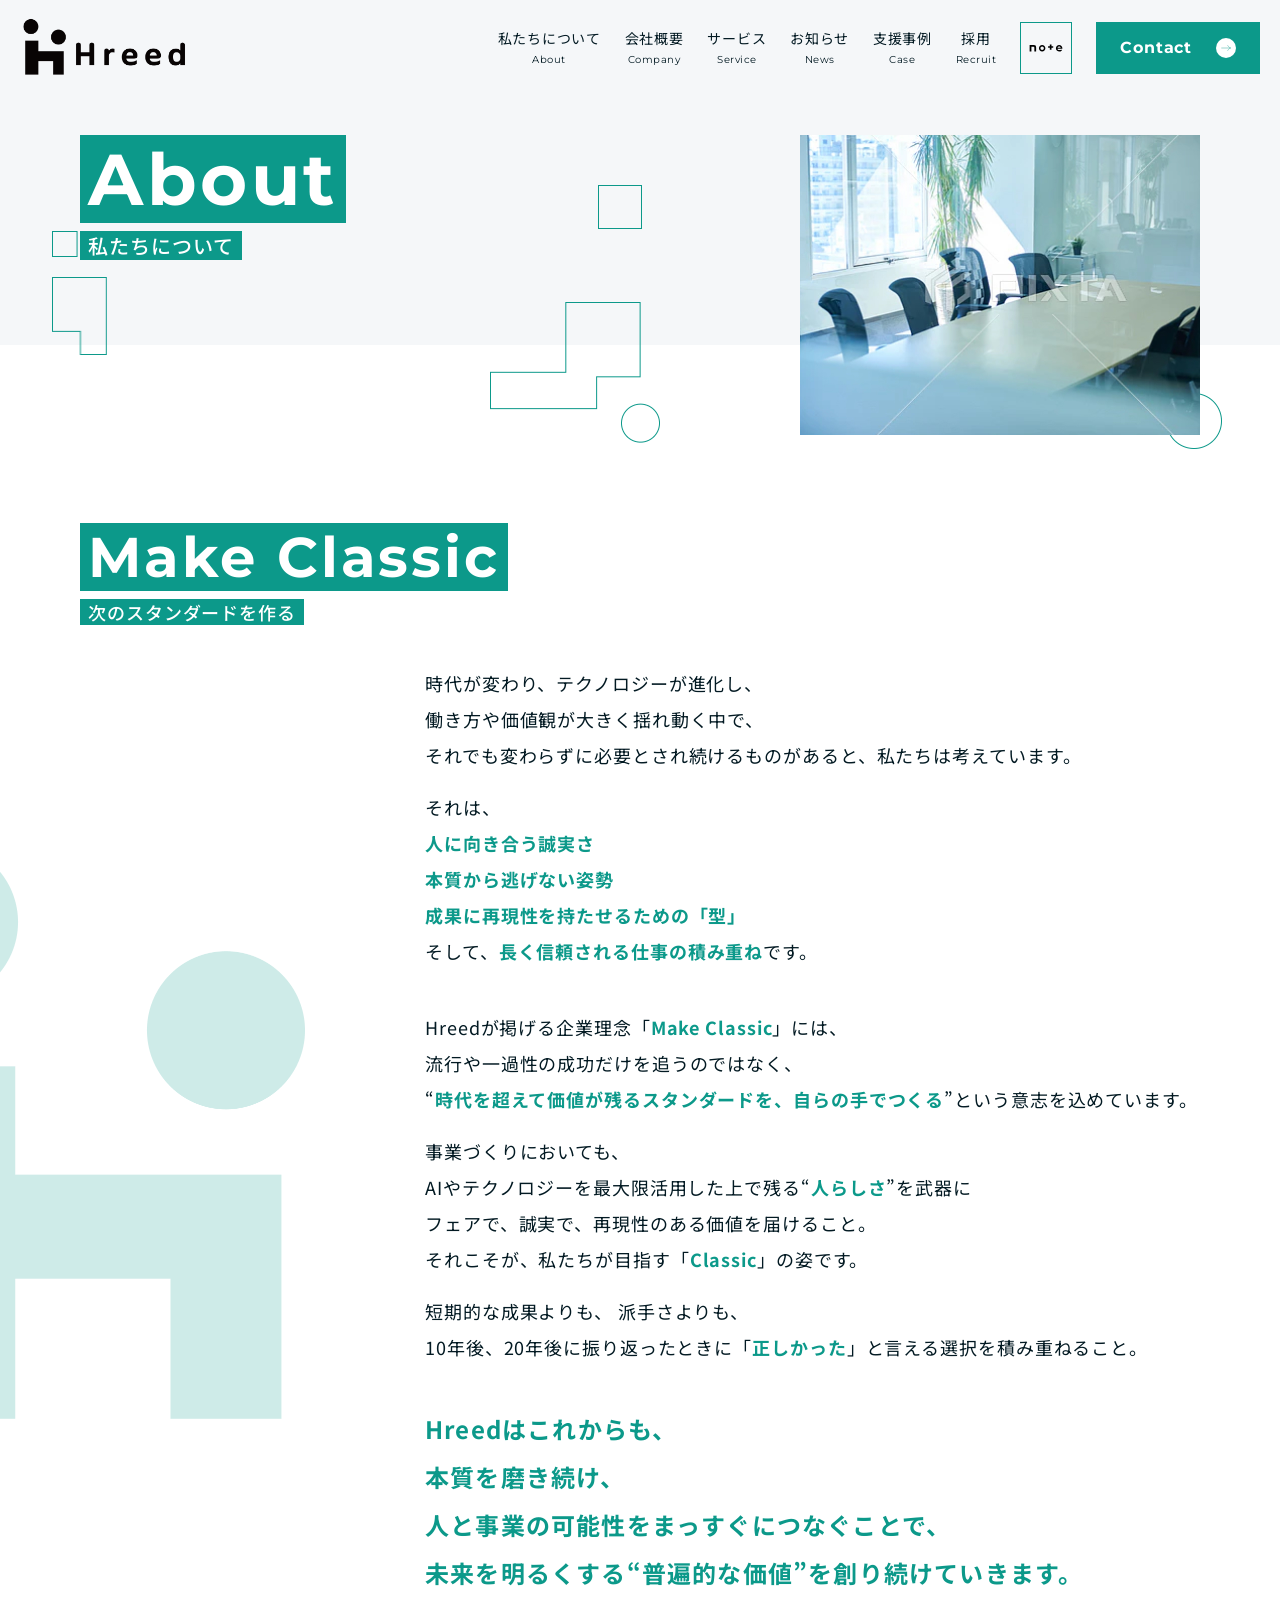
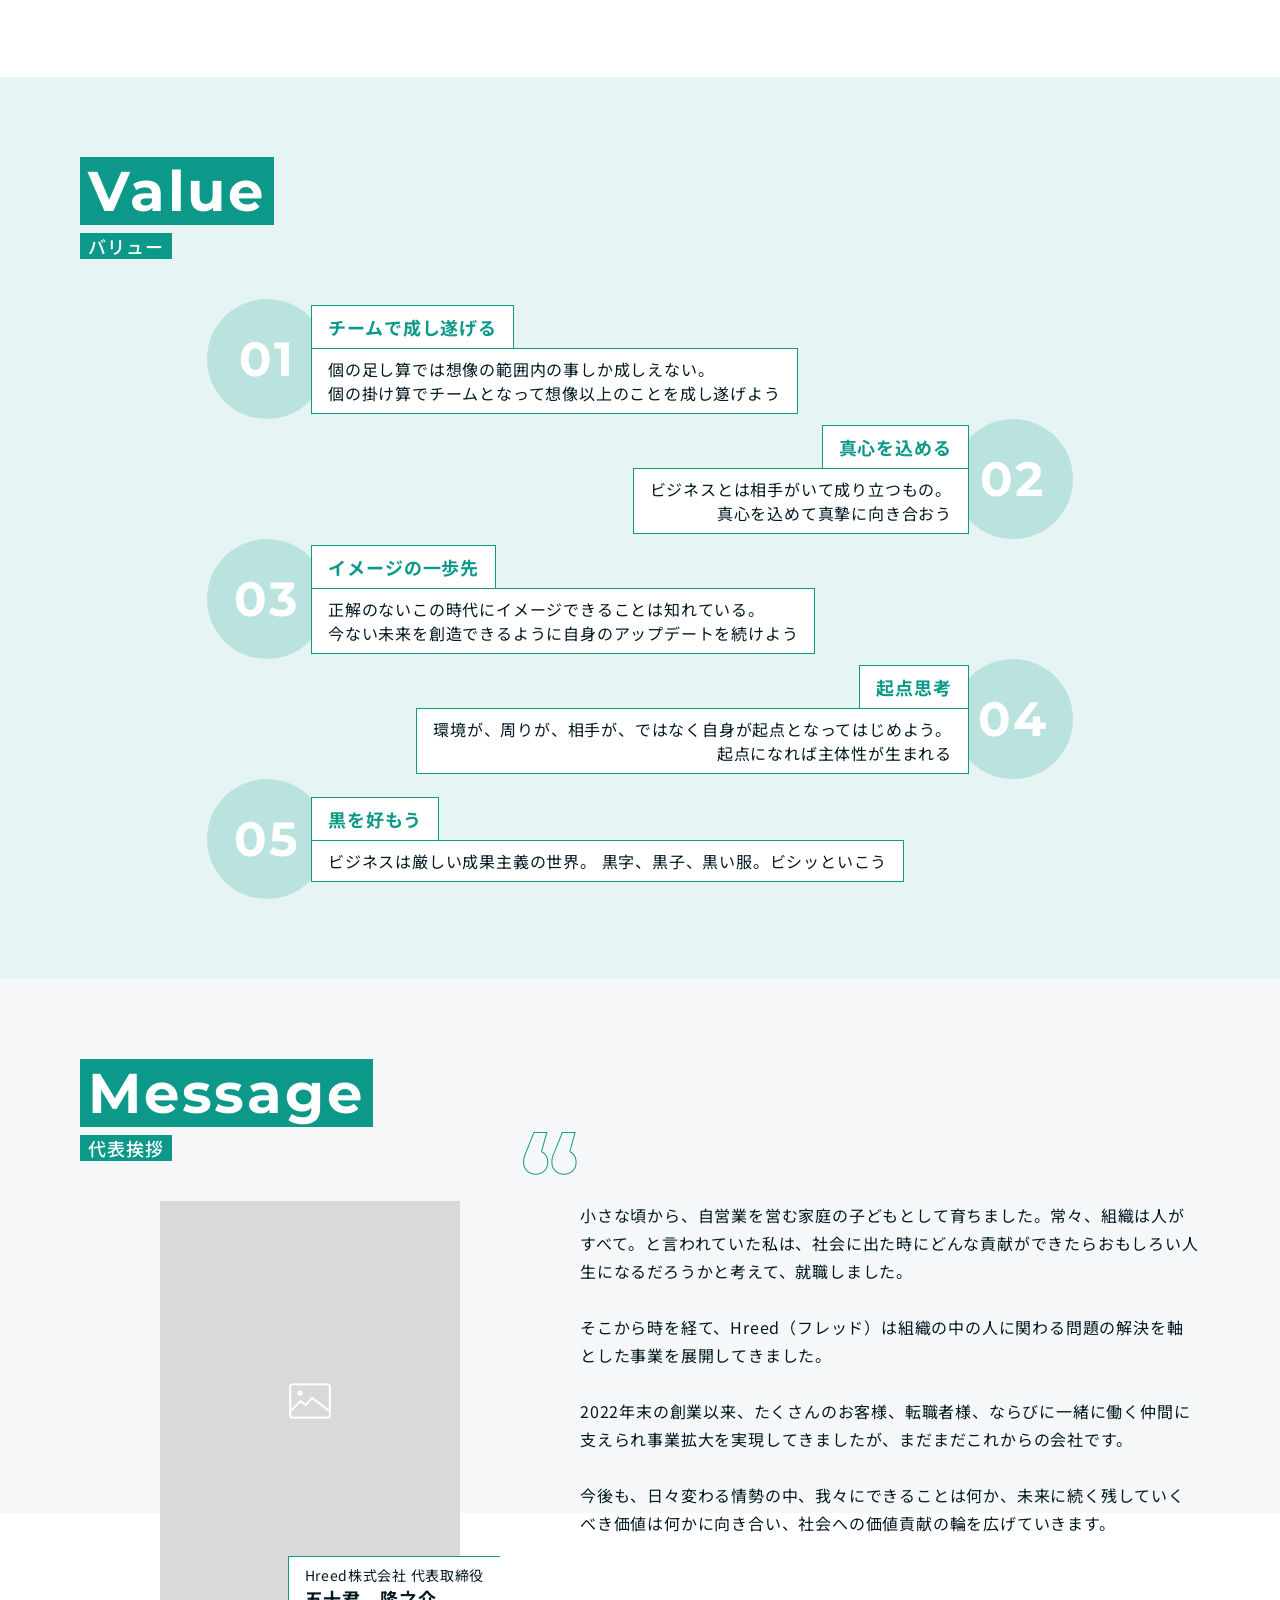
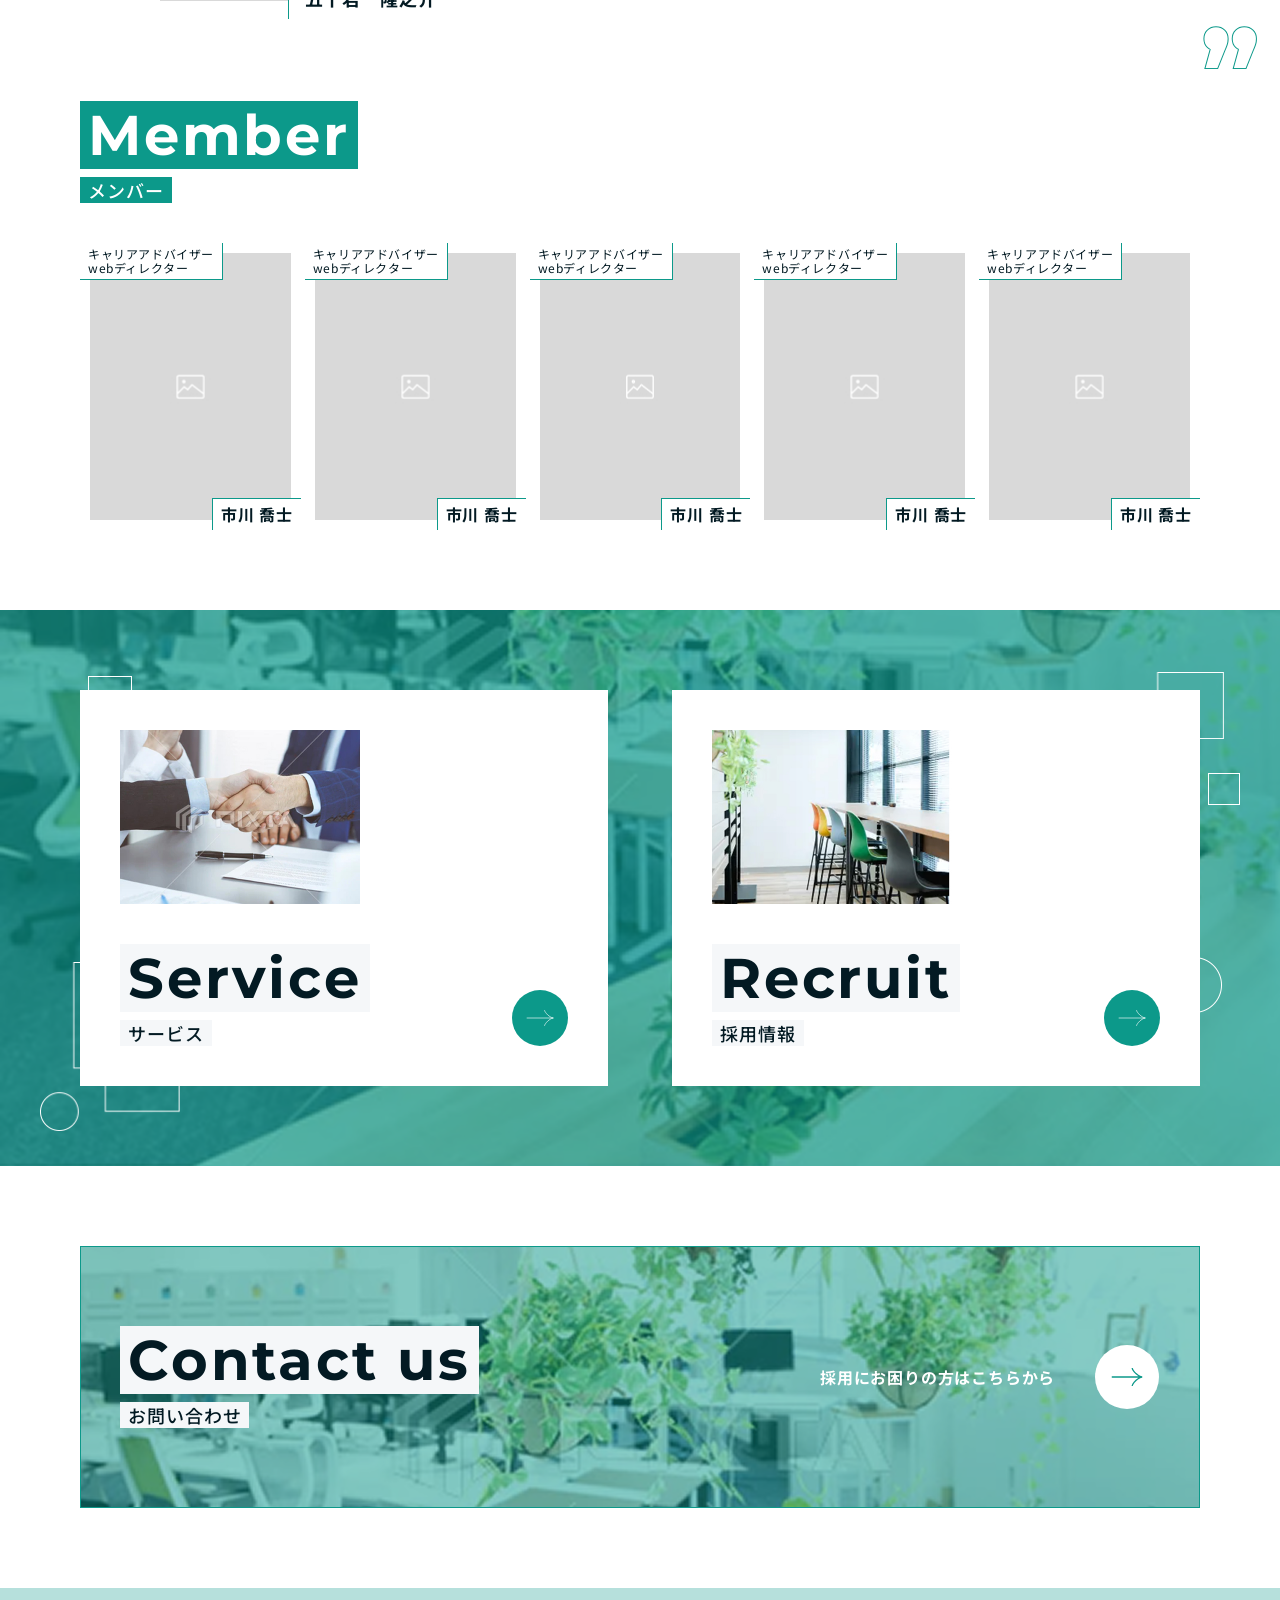
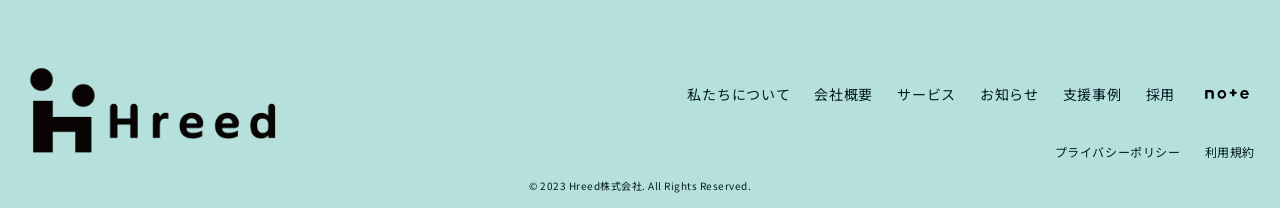
==== commit b83cc1cd: "支援事例ページ作成、共通パーツ調整" ====
--- a/about.html
+++ b/about.html
@@ -604,6 +604,11 @@
           </li>
         </ul>
       </div>
+      <img src="./img/common/link-deco01.png" alt="装飾01" class="link-cards__deco link-cards__deco--01">
+        <img src="./img/common/link-deco02.png" alt="装飾02" class="link-cards__deco link-cards__deco--02">
+        <img src="./img/common/link-deco03.png" alt="装飾03" class="link-cards__deco link-cards__deco--03">
+        <img src="./img/common/link-deco04.png" alt="装飾04" class="link-cards__deco link-cards__deco--04">
+        <img src="./img/common/link-deco05.png" alt="装飾05" class="link-cards__deco link-cards__deco--05">
     </section>
 
     <section class="cta-banner">
--- a/css/style.css
+++ b/css/style.css
@@ -123,8 +123,7 @@
 
 /* A elements that don't have a class get default styles */
 a:not([class]) {
-  -webkit-text-decoration-skip: ink;
-          text-decoration-skip-ink: auto;
+  text-decoration-skip-ink: auto;
 }
 
 /* Make images easier to work with */
@@ -135,10 +134,6 @@
 }
 
 /* Natural flow and rhythm in articles by default */
-article > * + * {
-  margin-top: 1em;
-}
-
 /* Inherit fonts for inputs and buttons */
 input,
 button,
@@ -535,6 +530,8 @@
 *  lower-mv(下層ページ共通メインビュー)
 ================================================== */
 .lower-mv {
+  position: relative;
+  overflow: hidden;
   background: linear-gradient(to bottom, #F5F7F9 0%, #F5F7F9 66%, #ffffff 66%, #ffffff 100%);
   padding-bottom: 2.5rem;
 }
@@ -546,7 +543,6 @@
 }
 
 .lower-mv__inner {
-  position: relative;
   display: flex;
   align-items: flex-start;
   justify-content: space-between;
@@ -567,6 +563,8 @@
   display: flex;
   flex-direction: column;
   align-items: flex-start;
+  position: relative;
+  z-index: 10;
 }
 
 .lower-mv__tag {
@@ -623,8 +621,7 @@
 .lower-mv__photo img {
   width: 100%;
   aspect-ratio: 400/300;
-  -o-object-fit: cover;
-     object-fit: cover;
+  object-fit: cover;
   display: block;
 }
 
@@ -636,8 +633,8 @@
 }
 
 .lower-mv__deco--01 {
-  bottom: 8rem;
-  left: -5.1875rem;
+  bottom: 10.5rem;
+  left: 3.25rem;
   width: 3.45875rem;
 }
 @media screen and (max-width: 768px) {
@@ -650,13 +647,13 @@
 }
 
 .lower-mv__deco--02 {
-  bottom: 2.5rem;
-  left: 22.1875rem;
+  bottom: 5rem;
+  left: 30.625rem;
   width: 10.625rem;
 }
 @media screen and (max-width: 768px) {
   .lower-mv__deco--02 {
-    bottom: -1.5625rem;
+    bottom: 0.75rem;
     left: initial;
     right: 6.25rem;
     width: 3.75rem;
@@ -665,7 +662,7 @@
 
 .lower-mv__deco--03 {
   top: 11.5625rem;
-  right: 31.5rem;
+  right: 39.875rem;
   width: 2.75rem;
 }
 @media screen and (max-width: 768px) {
@@ -677,8 +674,8 @@
 }
 
 .lower-mv__deco--04 {
-  bottom: 2.125rem;
-  right: -4.875rem;
+  bottom: 4.625rem;
+  right: 3.625rem;
   width: 3.5rem;
 }
 @media screen and (max-width: 768px) {
@@ -745,7 +742,7 @@
 }
 
 /* ==================================================
-*  link-cards(下層ページ共通・Service/Recruitリンクカード)
+*  link-cards
 ================================================== */
 .link-cards {
   position: relative;
@@ -810,8 +807,7 @@
   width: 100%;
   height: 100%;
   aspect-ratio: 240/174;
-  -o-object-fit: cover;
-     object-fit: cover;
+  object-fit: cover;
   display: block;
 }
 @media screen and (max-width: 768px) {
@@ -847,8 +843,85 @@
   }
 }
 
+.link-cards__deco {
+  position: absolute;
+  display: block;
+  pointer-events: none;
+  z-index: 0;
+}
+
+.link-cards__deco--01 {
+  top: 4.125rem;
+  left: 5.5rem;
+  width: 2.75rem;
+}
+@media screen and (max-width: 768px) {
+  .link-cards__deco--01 {
+    top: 0.875rem;
+    left: 0.625rem;
+    width: 1.375rem;
+  }
+}
+
+.link-cards__deco--02 {
+  bottom: 2.1875rem;
+  left: 2.5rem;
+  width: 8.75rem;
+}
+@media screen and (max-width: 768px) {
+  .link-cards__deco--02 {
+    bottom: initial;
+    top: 0.625rem;
+    left: initial;
+    right: 2.5rem;
+    width: 3.75rem;
+  }
+}
+
+.link-cards__deco--03 {
+  top: 3.875rem;
+  right: 3.5rem;
+  width: 5.9375rem;
+}
+@media screen and (max-width: 768px) {
+  .link-cards__deco--03 {
+    top: initial;
+    bottom: 0.875rem;
+    right: initial;
+    left: 1.875rem;
+    width: 2.8125rem;
+  }
+}
+
+.link-cards__deco--04 {
+  top: 10.1875rem;
+  right: 2.5rem;
+  width: 2rem;
+}
+@media screen and (max-width: 768px) {
+  .link-cards__deco--04 {
+    top: initial;
+    bottom: 2.8125rem;
+    right: 9.375rem;
+    width: 1.375rem;
+  }
+}
+
+.link-cards__deco--05 {
+  bottom: 9.5625rem;
+  right: 3.625rem;
+  width: 3.5rem;
+}
+@media screen and (max-width: 768px) {
+  .link-cards__deco--05 {
+    bottom: 1.25rem;
+    right: 3.125rem;
+    width: 1.875rem;
+  }
+}
+
 /* ==================================================
-*  cta-banner(下層ページ共通・お問い合わせバナー)
+*  cta-banner
 ================================================== */
 .cta-banner {
   padding-top: 5rem;
@@ -870,8 +943,7 @@
 .cta-banner__bg {
   width: 100%;
   aspect-ratio: 1120/262;
-  -o-object-fit: cover;
-     object-fit: cover;
+  object-fit: cover;
   display: block;
 }
 @media screen and (max-width: 768px) {
@@ -1068,12 +1140,940 @@
   }
 }
 
-.test {
-  font-size: 2.5rem;
-}
-@media screen and (max-width: 768px) {
-  .test {
-    font-size: 1.25rem;
+/*--------------------------------
+  共通：もっと見るボタン
+--------------------------------*/
+.btn-more {
+  display: inline-flex;
+  align-items: center;
+  justify-content: space-between;
+  gap: 24px;
+  background-color: #ffffff;
+  color: #031A23;
+  font-family: "Noto Sans JP", sans-serif;
+  font-size: 0.9375rem;
+  line-height: 1.4666666667;
+  font-weight: 700;
+  padding: 16px 16px 16px 28px;
+  text-decoration: none;
+  transition: color 0.3s ease, background-color 0.3s ease;
+}
+@media screen and (max-width: 768px) {
+  .btn-more {
+    font-size: 0.875rem;
+    line-height: 1.4285714286;
+    font-weight: 700;
+    padding: 12px 12px 12px 20px;
+    gap: 16px;
+  }
+}
+
+.btn-more__arrow {
+  display: flex;
+  flex-shrink: 0;
+  width: 34px;
+  height: 34px;
+}
+@media screen and (max-width: 768px) {
+  .btn-more__arrow {
+    width: 28px;
+    height: 28px;
+  }
+}
+
+.btn-more__arrow img {
+  width: 100%;
+  height: 100%;
+  display: block;
+}
+
+.btn-more--solid {
+  background-color: #0c998a;
+  color: #ffffff;
+}
+
+/*--------------------------------
+  MV
+--------------------------------*/
+.mv {
+  position: relative;
+  overflow: hidden;
+  background-color: #F5F7F9;
+  padding: 96px 0 64px;
+}
+@media screen and (max-width: 768px) {
+  .mv {
+    padding: 48px 0 40px;
+  }
+}
+
+.mv__deco {
+  position: absolute;
+  left: 0;
+  top: 57px;
+  width: 400px;
+  pointer-events: none;
+}
+@media screen and (max-width: 768px) {
+  .mv__deco {
+    width: 200px;
+    top: 24px;
+  }
+}
+
+.mv__inner {
+  position: relative;
+  padding-left: 64px;
+}
+@media screen and (max-width: 768px) {
+  .mv__inner {
+    padding-left: 15px;
+    padding-right: 15px;
+  }
+}
+
+.mv__head {
+  display: inline-block;
+  background-color: #0c998a;
+  color: #ffffff;
+  font-family: "Montserrat", sans-serif;
+  font-size: 7.5rem;
+  line-height: 1.2;
+  font-weight: 700;
+  padding: 12px 24px;
+}
+@media screen and (max-width: 768px) {
+  .mv__head {
+    font-size: 2rem;
+    line-height: 1.1875;
+    font-weight: 700;
+    padding: 6px 16px;
+  }
+}
+
+.mv__row {
+  display: flex;
+  align-items: flex-start;
+  gap: 56px;
+  margin-top: 26px;
+}
+@media screen and (max-width: 768px) {
+  .mv__row {
+    flex-direction: column;
+    gap: 16px;
+    margin-top: 16px;
+  }
+}
+
+.mv__tag {
+  flex-shrink: 0;
+  margin-top: 24px;
+  background-color: #0c998a;
+  color: #ffffff;
+  font-family: "Noto Sans JP", sans-serif;
+  font-size: 1.5rem;
+  line-height: 1.4583333333;
+  font-weight: 700;
+  padding: 8px 20px;
+  white-space: nowrap;
+}
+@media screen and (max-width: 768px) {
+  .mv__tag {
+    margin-top: 0;
+    font-size: 0.875rem;
+    line-height: 1.4285714286;
+    font-weight: 700;
+    padding: 6px 14px;
+    white-space: normal;
+  }
+}
+
+.mv__media {
+  position: relative;
+  flex: 1;
+  min-width: 0;
+  display: grid;
+}
+
+.mv__photo {
+  grid-area: 1/1;
+  width: 100%;
+  aspect-ratio: 1020/535;
+  object-fit: cover;
+}
+
+.mv__news {
+  grid-area: 1/1;
+  align-self: end;
+  justify-self: end;
+  width: 32%;
+  min-width: 200px;
+  transform: translateY(14px);
+  background-color: #ffffff;
+  padding: 20px;
+}
+@media screen and (max-width: 768px) {
+  .mv__news {
+    width: 62%;
+    min-width: 0;
+    padding: 12px;
+    transform: translateY(10px);
+  }
+}
+
+.mv__news-meta {
+  display: flex;
+  align-items: center;
+  gap: 8px;
+  flex-wrap: wrap;
+}
+
+.mv__news-date {
+  font-family: "Montserrat", sans-serif;
+  font-size: 0.8125rem;
+  line-height: 1.2307692308;
+  font-weight: 500;
+  color: #031A23;
+}
+
+.mv__news-tag {
+  border: 1px solid #0c998a;
+  color: #0c998a;
+  font-family: "Noto Sans JP", sans-serif;
+  font-size: 0.6875rem;
+  line-height: 1.4545454545;
+  font-weight: 500;
+  padding: 2px 10px;
+  border-radius: 999px;
+  white-space: nowrap;
+}
+
+.mv__news-text {
+  margin-top: 8px;
+  font-family: "Noto Sans JP", sans-serif;
+  font-size: 0.8125rem;
+  line-height: 1.6923076923;
+  font-weight: 400;
+  color: #031A23;
+}
+
+.mv__news-arrow {
+  display: flex;
+  align-items: center;
+  justify-content: center;
+  width: 32px;
+  height: 32px;
+  border-radius: 50%;
+  background-color: #0c998a;
+  color: #ffffff;
+  margin-top: 12px;
+  margin-left: auto;
+}
+@media screen and (max-width: 768px) {
+  .mv__news-arrow {
+    width: 26px;
+    height: 26px;
+  }
+}
+
+/*--------------------------------
+  About
+--------------------------------*/
+.about {
+  background-color: #F5F7F9;
+  padding: 120px 0;
+}
+@media screen and (max-width: 768px) {
+  .about {
+    padding: 64px 0;
+  }
+}
+
+.about__inner {
+  position: relative;
+}
+
+.about__deco {
+  position: absolute;
+  inset: 0;
+  pointer-events: none;
+}
+@media screen and (max-width: 768px) {
+  .about__deco {
+    display: none;
+  }
+}
+
+.about__deco-svg {
+  position: absolute;
+  fill: none;
+  stroke: #0c998a;
+  stroke-width: 1;
+  overflow: visible;
+}
+
+.about__deco-svg--square {
+  left: 431px;
+  top: 122px;
+  width: 64px;
+  height: 64px;
+}
+
+.about__deco-svg--top {
+  left: 894px;
+  top: 5px;
+  width: 194px;
+  height: 251px;
+}
+
+.about__deco-svg--bottom {
+  left: -95px;
+  top: 430px;
+  width: 246px;
+  height: 203px;
+}
+
+.about__deco-svg--lone {
+  left: 1097px;
+  top: 565px;
+  width: 56px;
+  height: 56px;
+}
+
+.about__head {
+  position: relative;
+}
+
+.about__body {
+  display: flex;
+  align-items: flex-start;
+  gap: 64px;
+  margin-top: 72px;
+}
+@media screen and (max-width: 768px) {
+  .about__body {
+    flex-direction: column;
+    gap: 40px;
+    margin-top: 48px;
+  }
+}
+
+.about__photos {
+  flex-shrink: 0;
+  width: 480px;
+}
+@media screen and (max-width: 768px) {
+  .about__photos {
+    width: 100%;
+    max-width: 320px;
+    margin: 0 auto;
+  }
+}
+
+.about__photo {
+  width: 320px;
+}
+
+.about__photo--1 {
+  aspect-ratio: 320/179;
+  object-fit: cover;
+}
+
+.about__photo--2 {
+  width: 300px;
+  aspect-ratio: 3/4;
+  object-fit: cover;
+  margin-top: -49px;
+  margin-left: 180px;
+}
+@media screen and (max-width: 768px) {
+  .about__photo--2 {
+    width: 62%;
+    margin-top: -15%;
+    margin-left: 38%;
+  }
+}
+
+.about__content {
+  flex: 1;
+  min-width: 0;
+  padding-top: 8px;
+}
+
+.about__text {
+  font-family: "Noto Sans JP", sans-serif;
+  color: #031A23;
+  font-size: 1rem;
+  line-height: 2;
+  font-weight: 400;
+}
+@media screen and (max-width: 768px) {
+  .about__text {
+    font-size: 0.9375rem;
+    line-height: 1.8666666667;
+    font-weight: 400;
+  }
+}
+
+.about__more {
+  margin-top: 40px;
+}
+@media screen and (max-width: 768px) {
+  .about__more {
+    margin-top: 32px;
+  }
+}
+
+/*--------------------------------
+  Service
+--------------------------------*/
+.service {
+  position: relative;
+  overflow: hidden;
+  padding: 120px 0;
+  isolation: isolate;
+}
+@media screen and (max-width: 768px) {
+  .service {
+    padding: 64px 0;
+  }
+}
+
+.service__bg {
+  position: absolute;
+  inset: 0;
+  z-index: -2;
+}
+
+.service__bg-img {
+  width: 100%;
+  height: 100%;
+  object-fit: cover;
+}
+
+.service__bg::after {
+  content: "";
+  position: absolute;
+  inset: 0;
+  background-color: #0c998a;
+  opacity: 0.82;
+}
+
+.service__watermark {
+  position: absolute;
+  top: 40px;
+  right: 0;
+  z-index: -1;
+  font-family: "Montserrat", sans-serif;
+  font-size: 10rem;
+  font-weight: 900;
+  line-height: 1;
+  color: transparent;
+  -webkit-text-stroke: 1px rgba(255, 255, 255, 0.35);
+  white-space: nowrap;
+  pointer-events: none;
+}
+@media screen and (max-width: 768px) {
+  .service__watermark {
+    font-size: 5.625rem;
+    top: 16px;
+  }
+}
+
+.service__head {
+  position: relative;
+}
+
+.service__list {
+  margin-top: 112px;
+}
+@media screen and (max-width: 768px) {
+  .service__list {
+    margin-top: 64px;
+  }
+}
+
+.service__item {
+  margin-top: 96px;
+}
+@media screen and (max-width: 768px) {
+  .service__item {
+    margin-top: 56px;
+  }
+}
+
+.service__item:first-child {
+  margin-top: 0;
+}
+
+.service__num {
+  display: block;
+  font-family: "Montserrat", sans-serif;
+  font-size: 4rem;
+  line-height: 1;
+  font-weight: 900;
+  color: #ffffff;
+}
+@media screen and (max-width: 768px) {
+  .service__num {
+    font-size: 2.5rem;
+    line-height: 1;
+    font-weight: 900;
+  }
+}
+
+.service__cards {
+  display: flex;
+  align-items: flex-start;
+  margin-top: -42px;
+  padding-left: 47px;
+}
+@media screen and (max-width: 768px) {
+  .service__cards {
+    flex-direction: column;
+    margin-top: 12px;
+    padding-left: 0;
+  }
+}
+
+.service__logo {
+  flex-shrink: 0;
+  width: 478px;
+  height: 278px;
+  background-color: #ffffff;
+  display: flex;
+  align-items: center;
+  justify-content: center;
+  padding: 24px;
+}
+@media screen and (max-width: 768px) {
+  .service__logo {
+    width: 100%;
+    height: auto;
+    aspect-ratio: 478/278;
+  }
+}
+
+.service__logo-text {
+  font-family: "Montserrat", sans-serif;
+  font-size: 1.75rem;
+  line-height: 1.2142857143;
+  font-weight: 700;
+  color: #031A23;
+  text-align: center;
+}
+
+.service__logo-text--jp {
+  font-family: "Noto Sans JP", sans-serif;
+}
+
+.service__body {
+  margin-top: 185px;
+  margin-left: -123px;
+  width: 718px;
+  max-width: calc(100% - 355px);
+  background-color: #ffffff;
+  padding: 32px;
+}
+@media screen and (max-width: 768px) {
+  .service__body {
+    margin-top: 0;
+    margin-left: 0;
+    width: 100%;
+    max-width: none;
+    padding: 20px;
+  }
+}
+
+.service__body-title {
+  font-family: "Noto Sans JP", sans-serif;
+  color: #0c998a;
+  font-size: 1.25rem;
+  line-height: 1.4;
+  font-weight: 700;
+}
+
+.service__body-title--center {
+  text-align: center;
+}
+
+.service__body-text {
+  margin-top: 12px;
+  font-family: "Noto Sans JP", sans-serif;
+  color: #031A23;
+  font-size: 0.875rem;
+  line-height: 1.8571428571;
+  font-weight: 400;
+}
+
+.service__body--wide {
+  margin-top: 24px;
+  margin-left: 0;
+  width: 100%;
+  max-width: none;
+  padding: 32px 40px;
+}
+
+.service__more {
+  margin-top: 64px;
+}
+@media screen and (max-width: 768px) {
+  .service__more {
+    margin-top: 40px;
+  }
+}
+
+/*--------------------------------
+  Case
+--------------------------------*/
+.case {
+  position: relative;
+  overflow: hidden;
+  background-color: #F5F7F9;
+  padding: 120px 0;
+}
+@media screen and (max-width: 768px) {
+  .case {
+    padding: 64px 0;
+  }
+}
+
+.case__head {
+  position: relative;
+}
+
+.case__grid {
+  display: flex;
+  align-items: flex-start;
+  gap: 56px;
+  margin-top: 88px;
+}
+@media screen and (max-width: 768px) {
+  .case__grid {
+    flex-direction: column;
+    gap: 40px;
+    margin-top: 48px;
+  }
+}
+
+.case__col {
+  flex: 1;
+  min-width: 0;
+  display: flex;
+  flex-direction: column;
+  gap: 40px;
+}
+
+.case__col--offset {
+  margin-top: -204px;
+}
+@media screen and (max-width: 768px) {
+  .case__col--offset {
+    margin-top: 0;
+  }
+}
+
+.case__card {
+  display: block;
+  position: relative;
+}
+
+.case__client {
+  font-family: "Noto Sans JP", sans-serif;
+  color: #031A23;
+  font-size: 0.9375rem;
+  line-height: 1.4666666667;
+  font-weight: 700;
+  display: inline-block;
+  padding: 0.5rem 1rem;
+  background-color: #F5F7F9;
+  position: absolute;
+  top: 0;
+  left: 0;
+  border-right: 1px solid #0c998a;
+  border-bottom: 1px solid #0c998a;
+}
+
+.case__photo {
+  width: 100%;
+  aspect-ratio: 532/308;
+  object-fit: cover;
+  border: 1px solid #0c998a;
+}
+
+.case__card-title {
+  margin-top: 16px;
+  font-family: "Noto Sans JP", sans-serif;
+  color: #031A23;
+  font-size: 1.125rem;
+  line-height: 1.5;
+  font-weight: 700;
+}
+
+.case__card-text {
+  margin-top: 8px;
+  font-family: "Noto Sans JP", sans-serif;
+  color: #031A23;
+  font-size: 0.875rem;
+  line-height: 1.7142857143;
+  font-weight: 400;
+}
+
+.case__pill {
+  display: inline-block;
+  margin-top: 12px;
+  border: 1px solid #0c998a;
+  color: #0c998a;
+  font-family: "Noto Sans JP", sans-serif;
+  font-size: 0.75rem;
+  line-height: 1.5;
+  font-weight: 500;
+  padding: 4px 16px;
+  border-radius: 999px;
+}
+
+.case__more {
+  margin-top: 56px;
+}
+@media screen and (max-width: 768px) {
+  .case__more {
+    margin-top: 40px;
+  }
+}
+
+.case__watermark {
+  position: absolute;
+  right: 0;
+  bottom: 0;
+  z-index: 0;
+  font-family: "Montserrat", sans-serif;
+  font-size: 8.75rem;
+  font-weight: 900;
+  line-height: 1;
+  color: transparent;
+  -webkit-text-stroke: 1px rgba(12, 153, 138, 0.3);
+  white-space: nowrap;
+  pointer-events: none;
+}
+@media screen and (max-width: 768px) {
+  .case__watermark {
+    display: none;
+  }
+}
+
+/*--------------------------------
+  News
+--------------------------------*/
+.news {
+  background-color: #ffffff;
+  padding: 120px 0;
+  position: relative;
+  overflow: hidden;
+}
+@media screen and (max-width: 768px) {
+  .news {
+    padding: 64px 0;
+  }
+}
+
+.news__grid {
+  display: flex;
+  align-items: flex-start;
+  gap: 64px;
+}
+@media screen and (max-width: 768px) {
+  .news__grid {
+    flex-direction: column;
+    gap: 32px;
+  }
+}
+
+.news__side {
+  flex-shrink: 0;
+  width: 336px;
+}
+@media screen and (max-width: 768px) {
+  .news__side {
+    width: 100%;
+  }
+}
+
+.news__head {
+  position: relative;
+}
+
+.news__filter {
+  margin-top: 88px;
+  display: flex;
+  flex-direction: column;
+  gap: 16px;
+}
+@media screen and (max-width: 768px) {
+  .news__filter {
+    margin-top: 48px;
+  }
+}
+
+.news__filter-label {
+  display: flex;
+  align-items: center;
+  gap: 10px;
+  font-family: "Noto Sans JP", sans-serif;
+  color: #031A23;
+  font-size: 0.9375rem;
+  line-height: 1.4666666667;
+  font-weight: 400;
+  cursor: pointer;
+}
+
+.news__filter-radio {
+  display: block;
+  flex-shrink: 0;
+  width: 16px;
+  height: 16px;
+  border-radius: 50%;
+  border: 1px solid #0c998a;
+  position: relative;
+}
+
+.news__filter-radio::after {
+  content: "";
+  position: absolute;
+  top: 3px;
+  left: 3px;
+  width: 8px;
+  height: 8px;
+  border-radius: 50%;
+  background-color: #0c998a;
+  opacity: 0;
+}
+
+.news__filter-input:checked + .news__filter-radio::after {
+  opacity: 1;
+}
+
+.news__more {
+  margin-top: 32px;
+}
+
+.news__list {
+  flex: 1;
+  min-width: 0;
+  border-top: 1px solid #0c998a;
+}
+
+.news__item {
+  border-bottom: 1px solid #0c998a;
+}
+
+.news__item-link {
+  display: flex;
+  align-items: center;
+  gap: 12px;
+  padding: 20px 0;
+  transition: opacity 0.3s ease;
+}
+@media screen and (max-width: 768px) {
+  .news__item-link {
+    flex-wrap: wrap;
+    gap: 8px 12px;
+  }
+}
+
+.news__item-meta {
+  flex-shrink: 0;
+  display: flex;
+  align-items: center;
+  gap: 8px;
+}
+
+.news__item-date {
+  font-family: "Montserrat", sans-serif;
+  font-size: 0.8125rem;
+  line-height: 1.3846153846;
+  font-weight: 500;
+  color: #031A23;
+}
+
+.news__item-tag {
+  flex-shrink: 0;
+  display: inline-flex;
+  align-items: center;
+  justify-content: center;
+  min-width: 88px;
+  border: 1px solid #0c998a;
+  border-radius: 4px;
+  color: #0c998a;
+  font-family: "Noto Sans JP", sans-serif;
+  font-size: 0.6875rem;
+  line-height: 1.4545454545;
+  font-weight: 500;
+  padding: 2px 10px;
+  white-space: nowrap;
+}
+
+.news__item-text {
+  flex: 1;
+  min-width: 0;
+  overflow: hidden;
+  white-space: nowrap;
+  text-overflow: ellipsis;
+  font-family: "Noto Sans JP", sans-serif;
+  color: #031A23;
+  font-size: 0.875rem;
+  line-height: 1.5714285714;
+  font-weight: 700;
+  transition: color 0.3s ease;
+}
+@media screen and (max-width: 768px) {
+  .news__item-text {
+    flex: 0 0 100%;
+    order: 1;
+    white-space: normal;
+  }
+}
+
+.news__item-arrow {
+  flex-shrink: 0;
+  display: block;
+  width: 32px;
+  height: 32px;
+  border-radius: 50%;
+  border: 1px solid #0c998a;
+  background-color: transparent;
+  background-image: url(../img/common/icon-play_grn.svg);
+  background-repeat: no-repeat;
+  background-position: center;
+  background-size: 10px auto;
+  transition: all 0.3s ease;
+}
+
+.news__item-link:hover .news__item-text {
+  color: #0c998a;
+}
+
+.news__item-link:hover .news__item-arrow {
+  background-color: #0c998a;
+  background-image: url(../img/common/icon-play_wh.svg);
+}
+
+.news__watermark {
+  position: absolute;
+  left: 0;
+  bottom: -20px;
+  z-index: 0;
+  font-family: "Montserrat", sans-serif;
+  font-size: 9.375rem;
+  font-weight: 900;
+  line-height: 1;
+  color: transparent;
+  -webkit-text-stroke: 1px rgba(12, 153, 138, 0.3);
+  white-space: nowrap;
+  pointer-events: none;
+}
+@media screen and (max-width: 768px) {
+  .news__watermark {
+    display: none;
   }
 }
 
@@ -1371,8 +2371,7 @@
 .about-message__photo img {
   width: 100%;
   aspect-ratio: 300/400;
-  -o-object-fit: cover;
-     object-fit: cover;
+  object-fit: cover;
   display: block;
 }
 
@@ -1529,8 +2528,7 @@
 .about-member__photo img {
   width: 100%;
   height: 100%;
-  -o-object-fit: cover;
-     object-fit: cover;
+  object-fit: cover;
   display: block;
 }
 
@@ -1689,8 +2687,7 @@
 .modal__photo img {
   width: 100%;
   aspect-ratio: 280/373;
-  -o-object-fit: cover;
-     object-fit: cover;
+  object-fit: cover;
   display: block;
 }
 
@@ -1935,9 +2932,7 @@
 
 .company-table__list li {
   position: relative;
-  padding-left: 1em;
   margin-left: 1.5em;
-  text-indent: -1em;
   list-style-type: disc;
 }
 @media screen and (max-width: 768px) {
@@ -2068,6 +3063,11 @@
 ================================================== */
 .news-list__inner {
   max-width: 83.125rem;
+}
+@media screen and (max-width: 768px) {
+  .news-list__inner {
+    max-width: 500px;
+  }
 }
 
 /* ---------- filter ---------- */
@@ -2670,9 +3670,6 @@
   letter-spacing: 0em;
   font-weight: 400;
 }
-.contact-form__control input::-moz-placeholder, .contact-form__control textarea::-moz-placeholder {
-  color: #BDBDBD;
-}
 .contact-form__control input::placeholder,
 .contact-form__control textarea::placeholder {
   color: #BDBDBD;
@@ -2765,4 +3762,595 @@
   }
 }
 
-/*# sourceMappingURL=style.css.map */+/* ==================================================
+*  case detail page
+================================================== */
+/* ---------- hero（装飾なし・専用のメインビュー） ---------- */
+.case-hero {
+  background: linear-gradient(to bottom, #F5F7F9 0%, #F5F7F9 78%, #ffffff 78%, #ffffff 100%);
+  padding-bottom: 2rem;
+}
+@media screen and (max-width: 768px) {
+  .case-hero {
+    background: linear-gradient(to bottom, #F5F7F9 0%, #F5F7F9 55%, #ffffff 55%, #ffffff 100%);
+    padding-bottom: 2rem;
+  }
+}
+
+.case-hero__inner {
+  display: flex;
+  align-items: flex-start;
+  justify-content: space-between;
+  gap: 2.5rem;
+  padding-top: 8.3125rem;
+  padding-bottom: 3rem;
+}
+@media screen and (max-width: 768px) {
+  .case-hero__inner {
+    flex-direction: column-reverse;
+    gap: 1.5rem;
+    padding-top: 5.75rem;
+    padding-bottom: 2rem;
+  }
+}
+
+.case-hero__body {
+  flex: 1;
+  min-width: 0;
+  padding: 1.5rem;
+  margin-top: 2.8125rem;
+}
+@media screen and (max-width: 768px) {
+  .case-hero__body {
+    margin-top: 0;
+    padding: 0 0.75rem;
+  }
+}
+
+.case-hero__pill {
+  display: inline-block;
+  border: 1px solid #0c998a;
+  background-color: rgba(12, 153, 138, 0.1);
+  color: #0c998a;
+  font-family: "Noto Sans JP", sans-serif;
+  font-size: 0.875rem;
+  line-height: 1.4285714286;
+  letter-spacing: 0.05em;
+  font-weight: 400;
+  padding: 0.1875rem 0.9375rem;
+  border-radius: 999px;
+}
+
+.case-hero__title {
+  margin-top: 0.5rem;
+  color: #0c998a;
+  font-size: 2rem;
+  line-height: 1.75;
+  letter-spacing: 0.05em;
+  font-weight: 700;
+}
+@media screen and (max-width: 768px) {
+  .case-hero__title {
+    margin-top: 0.75rem;
+    font-size: 1.25rem;
+    line-height: 1.5;
+    letter-spacing: 0.05em;
+    font-weight: 700;
+  }
+}
+
+.case-hero__meta {
+  margin-top: 0.5rem;
+  color: #031A23;
+  font-size: 0.75rem;
+  line-height: 1.75;
+  letter-spacing: 0.05em;
+  font-weight: 400;
+}
+@media screen and (max-width: 768px) {
+  .case-hero__meta {
+    margin-top: 0.75rem;
+    font-size: 0.75rem;
+    line-height: 1.5;
+    letter-spacing: 0.05em;
+    font-weight: 400;
+  }
+}
+
+.case-hero__meta span + span {
+  margin-left: 1.5rem;
+}
+@media screen and (max-width: 768px) {
+  .case-hero__meta span + span {
+    margin-left: 1rem;
+  }
+}
+
+.case-hero__photo {
+  flex-shrink: 0;
+  max-width: 25rem;
+  width: 100%;
+}
+@media screen and (max-width: 768px) {
+  .case-hero__photo {
+    max-width: none;
+  }
+}
+
+.case-hero__photo img {
+  width: 100%;
+  aspect-ratio: 400/300;
+  object-fit: cover;
+  display: block;
+}
+
+/* ---------- body layout（本文＋サイドバー） ---------- */
+.case-detail {
+  padding-bottom: 5rem;
+}
+@media screen and (max-width: 768px) {
+  .case-detail {
+    padding-bottom: 3.75rem;
+  }
+}
+
+.case-detail__row {
+  display: flex;
+  align-items: flex-start;
+  gap: 2.5rem;
+}
+@media screen and (max-width: 768px) {
+  .case-detail__row {
+    flex-direction: column;
+    gap: 3.75rem;
+  }
+}
+
+.case-detail__main {
+  flex: 1;
+  min-width: 0;
+}
+
+.case-detail__side {
+  flex-shrink: 0;
+  width: 20rem;
+  display: flex;
+  flex-direction: column;
+  gap: 1.5rem;
+}
+@media screen and (max-width: 768px) {
+  .case-detail__side {
+    width: 100%;
+  }
+}
+
+/* ---------- overview box ---------- */
+.case-overview {
+  padding: 1.5rem 2.5rem;
+  border: 1px solid #0c998a;
+}
+@media screen and (max-width: 768px) {
+  .case-overview {
+    padding: 1.25rem;
+  }
+}
+
+.case-overview__name {
+  color: #031A23;
+  font-size: 1.5rem;
+  line-height: 1.75;
+  letter-spacing: 0em;
+  font-weight: 700;
+}
+@media screen and (max-width: 768px) {
+  .case-overview__name {
+    font-size: 1.125rem;
+    line-height: 1.4444444444;
+    letter-spacing: 0em;
+    font-weight: 700;
+  }
+}
+
+.case-overview__lead {
+  margin-top: 1rem;
+  color: #031A23;
+  font-size: 1rem;
+  line-height: 1.4375;
+  letter-spacing: 0.05em;
+  font-weight: 400;
+}
+@media screen and (max-width: 768px) {
+  .case-overview__lead {
+    margin-top: 0.5rem;
+    font-size: 0.875rem;
+    line-height: 1.7142857143;
+    letter-spacing: 0.05em;
+    font-weight: 400;
+  }
+}
+
+.case-overview__list {
+  margin-top: 1rem;
+  display: grid;
+  grid-template-columns: repeat(2, 1fr);
+  gap: 1rem 2.5rem;
+}
+@media screen and (max-width: 768px) {
+  .case-overview__list {
+    margin-top: 1rem;
+    grid-template-columns: 1fr;
+    gap: 0.75rem;
+  }
+}
+
+.case-overview__row {
+  display: flex;
+  align-items: center;
+  gap: 0.5rem;
+}
+
+.case-overview__label {
+  flex-shrink: 0;
+  display: inline-flex;
+  align-items: center;
+  justify-content: center;
+  padding: 0.0625rem 0;
+  max-width: 6.75rem;
+  width: 100%;
+  text-align: center;
+  border: 1px solid #0c998a;
+  border-radius: 3.125rem;
+  color: #0c998a;
+  font-size: 0.875rem;
+  line-height: 1.4285714286;
+  letter-spacing: 0em;
+  font-weight: 400;
+}
+@media screen and (max-width: 768px) {
+  .case-overview__label {
+    font-size: 0.75rem;
+    max-width: 5.625rem;
+  }
+}
+
+.case-overview__value {
+  flex: 1;
+  min-width: 0;
+  color: #031A23;
+  font-size: 1rem;
+  line-height: 1.4375;
+  letter-spacing: 0.05em;
+  font-weight: 500;
+  white-space: nowrap;
+}
+@media screen and (max-width: 768px) {
+  .case-overview__value {
+    white-space: normal;
+    font-size: 0.875rem;
+  }
+}
+
+/* ---------- content（本文） ---------- */
+.case-content {
+  margin-top: 2.5rem;
+}
+@media screen and (max-width: 768px) {
+  .case-content {
+    margin-top: 1.875rem;
+  }
+}
+
+.case-content__heading {
+  display: block;
+  padding: 0.25rem 1rem;
+  background-color: #0c998a;
+  color: #ffffff;
+  font-size: 1.5rem;
+  line-height: 1.4583333333;
+  letter-spacing: 0.05em;
+  font-weight: 700;
+}
+@media screen and (max-width: 768px) {
+  .case-content__heading {
+    padding: 0.75rem 1rem;
+    font-size: 1rem;
+    line-height: 1.5;
+    letter-spacing: 0.05em;
+    font-weight: 700;
+  }
+}
+
+.case-content__heading + * {
+  margin-top: 1.5rem;
+}
+@media screen and (max-width: 768px) {
+  .case-content__heading + * {
+    margin-top: 1rem;
+  }
+}
+
+.case-content__summary li {
+  margin-left: 1.5em;
+  list-style-type: disc;
+  color: #031A23;
+  font-size: 1rem;
+  line-height: 1.75;
+  letter-spacing: 0.05em;
+  font-weight: 400;
+}
+@media screen and (max-width: 768px) {
+  .case-content__summary li {
+    font-size: 0.875rem;
+    line-height: 1.8571428571;
+    letter-spacing: 0.05em;
+    font-weight: 400;
+  }
+}
+
+.case-content__text {
+  margin-top: 1.5rem;
+  color: #031A23;
+  font-size: 1rem;
+  line-height: 1.75;
+  letter-spacing: 0.05em;
+  font-weight: 400;
+}
+@media screen and (max-width: 768px) {
+  .case-content__text {
+    margin-top: 1rem;
+    font-size: 0.875rem;
+    line-height: 1.8571428571;
+    letter-spacing: 0.05em;
+    font-weight: 400;
+  }
+}
+
+.case-content__text + .case-content__text {
+  margin-top: 1.5rem;
+}
+@media screen and (max-width: 768px) {
+  .case-content__text + .case-content__text {
+    margin-top: 1rem;
+  }
+}
+
+.case-detail__back {
+  margin-top: 5rem;
+  text-align: center;
+}
+@media screen and (max-width: 768px) {
+  .case-detail__back {
+    margin-top: 2.5rem;
+  }
+}
+
+.case-detail__back-link {
+  display: inline-flex;
+  align-items: center;
+  gap: 2.5rem;
+  padding: 1.125rem 1.5rem;
+  background-color: #0c998a;
+  color: #ffffff;
+  font-size: 1rem;
+  line-height: 1.4375;
+  letter-spacing: 0.05em;
+  font-weight: 700;
+}
+@media screen and (max-width: 768px) {
+  .case-detail__back-link {
+    gap: 1.25rem;
+    padding: 0.875rem 1.25rem;
+    font-size: 0.875rem;
+    line-height: 1.4285714286;
+    letter-spacing: 0.05em;
+    font-weight: 700;
+  }
+}
+
+.case-detail__back-icon {
+  flex-shrink: 0;
+  width: 1.9375rem;
+  transform: rotate(180deg);
+}
+@media screen and (max-width: 768px) {
+  .case-detail__back-icon {
+    width: 1.5rem;
+  }
+}
+
+/* ---------- sidebar ---------- */
+.case-side {
+  padding: 1.5rem;
+  background-color: rgba(12, 153, 138, 0.1);
+}
+
+.case-side__title {
+  color: #031A23;
+  font-size: 1.125rem;
+  line-height: 1.5;
+  letter-spacing: 0em;
+  font-weight: 700;
+}
+@media screen and (max-width: 768px) {
+  .case-side__title {
+    font-size: 1.125rem;
+    line-height: 1.5;
+    letter-spacing: 0em;
+    font-weight: 700;
+  }
+}
+
+.case-side__list {
+  margin-top: 1rem;
+  display: flex;
+  flex-direction: column;
+  gap: 0.5rem;
+  border-bottom: 1px solid #0c998a;
+}
+
+.case-side__item {
+  border-top: 1px solid #0c998a;
+  padding: 1rem 0;
+}
+
+.case-side__item:last-child {
+  padding-bottom: 0.8125rem;
+}
+
+.case-side__item a {
+  display: flex;
+  gap: 1rem;
+}
+
+.case-side__thumb {
+  flex-shrink: 0;
+  max-width: 6.25rem;
+  width: 100%;
+}
+
+.case-side__item-title {
+  flex: 1;
+  min-width: 0;
+}
+
+.case-side__item-title-clamp {
+  display: -webkit-box;
+  overflow: hidden;
+  -webkit-line-clamp: 2;
+  -webkit-box-orient: vertical;
+  color: #031A23;
+  font-size: 0.875rem;
+  line-height: 1.4285714286;
+  letter-spacing: 0.05em;
+  font-weight: 700;
+}
+
+.case-side__tags {
+  margin-top: 1rem;
+  border-top: 1px solid #0c998a;
+  padding-top: 1rem;
+  display: flex;
+  flex-wrap: wrap;
+  gap: 0.5rem;
+}
+
+.case-side__tag {
+  display: inline-flex;
+  align-items: center;
+  padding: 0.1875rem 0.9375rem;
+  border: 1px solid #0c998a;
+  border-radius: 62.4375rem;
+  background-color: #fff;
+  color: #0c998a;
+  font-size: 0.875rem;
+  line-height: 1.4285714286;
+  letter-spacing: 0.05em;
+  font-weight: 400;
+}
+
+/* ---------- related articles（トップページのcase__cardを再利用） ---------- */
+.case-related__inner {
+  max-width: 83.125rem;
+}
+@media screen and (max-width: 768px) {
+  .case-related__inner {
+    max-width: 500px;
+  }
+}
+
+.case-related__heading {
+  text-align: center;
+}
+
+.case-related__heading span {
+  display: inline-flex;
+  align-items: center;
+  padding: 0.4375rem 0.9375rem;
+  border: 1px solid #0c998a;
+  color: #0c998a;
+  font-size: 1.5rem;
+  line-height: 1.4583333333;
+  letter-spacing: 0.05em;
+  font-weight: 700;
+}
+@media screen and (max-width: 768px) {
+  .case-related__heading span {
+    font-size: 1.25rem;
+  }
+}
+
+.case-related__grid {
+  margin-top: 2.5rem;
+  display: grid;
+  grid-template-columns: repeat(4, 1fr);
+  gap: 1.5rem;
+}
+@media screen and (max-width: 1280px) {
+  .case-related__grid {
+    grid-template-columns: repeat(2, 1fr);
+  }
+}
+@media screen and (max-width: 768px) {
+  .case-related__grid {
+    margin-top: 1.5rem;
+    grid-template-columns: 1fr;
+    gap: 1.5rem;
+  }
+}
+
+.case-related .case__client {
+  font-size: 0.875rem;
+  line-height: 1.4285714286;
+  letter-spacing: 0.05em;
+  font-weight: 700;
+  padding: 0.4375rem 0.9375rem;
+  background-color: #fff;
+}
+@media screen and (max-width: 768px) {
+  .case-related .case__client {
+    font-size: 0.9375rem;
+  }
+}
+
+.case-related .case__photo {
+  aspect-ratio: 302/176;
+}
+
+.case-related .case__card-title {
+  font-size: 1.125rem;
+  line-height: 1.7777777778;
+  letter-spacing: 0.05em;
+  font-weight: 700;
+}
+
+.case-related .case__card-text {
+  font-size: 1rem;
+  line-height: 1.75;
+  letter-spacing: 0.05em;
+  font-weight: 400;
+}
+@media screen and (max-width: 768px) {
+  .case-related .case__card-text {
+    font-size: 0.875rem;
+  }
+}
+
+.case-related .case__pill {
+  display: block;
+  width: fit-content;
+  margin-top: 0.5rem;
+  margin-left: auto;
+  font-size: 0.875rem;
+  line-height: 1.4285714286;
+  letter-spacing: 0.05em;
+  font-weight: 400;
+  padding: 0.1875rem 0.9375rem;
+  background-color: rgba(12, 153, 138, 0.1);
+}
+@media screen and (max-width: 768px) {
+  .case-related .case__pill {
+    font-size: 0.75rem;
+  }
+}
+
+/*# sourceMappingURL=style.css.map */
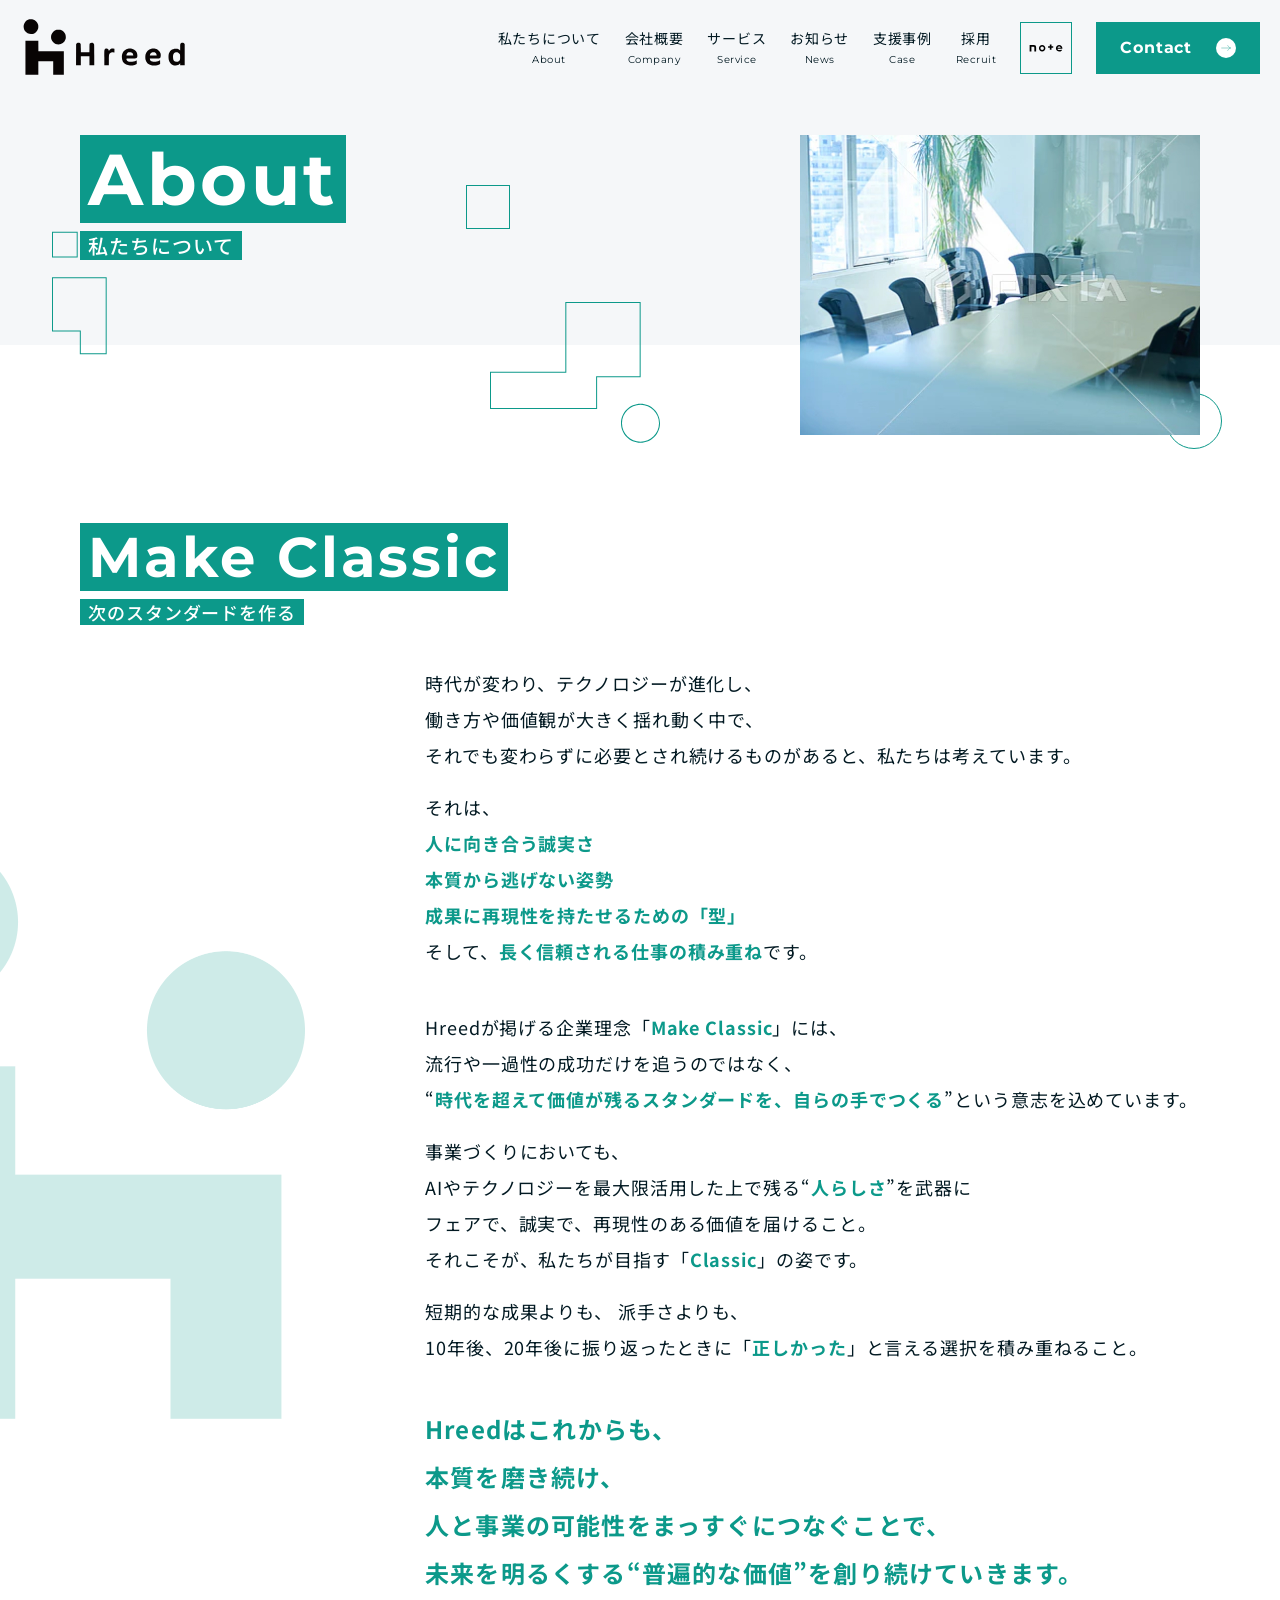
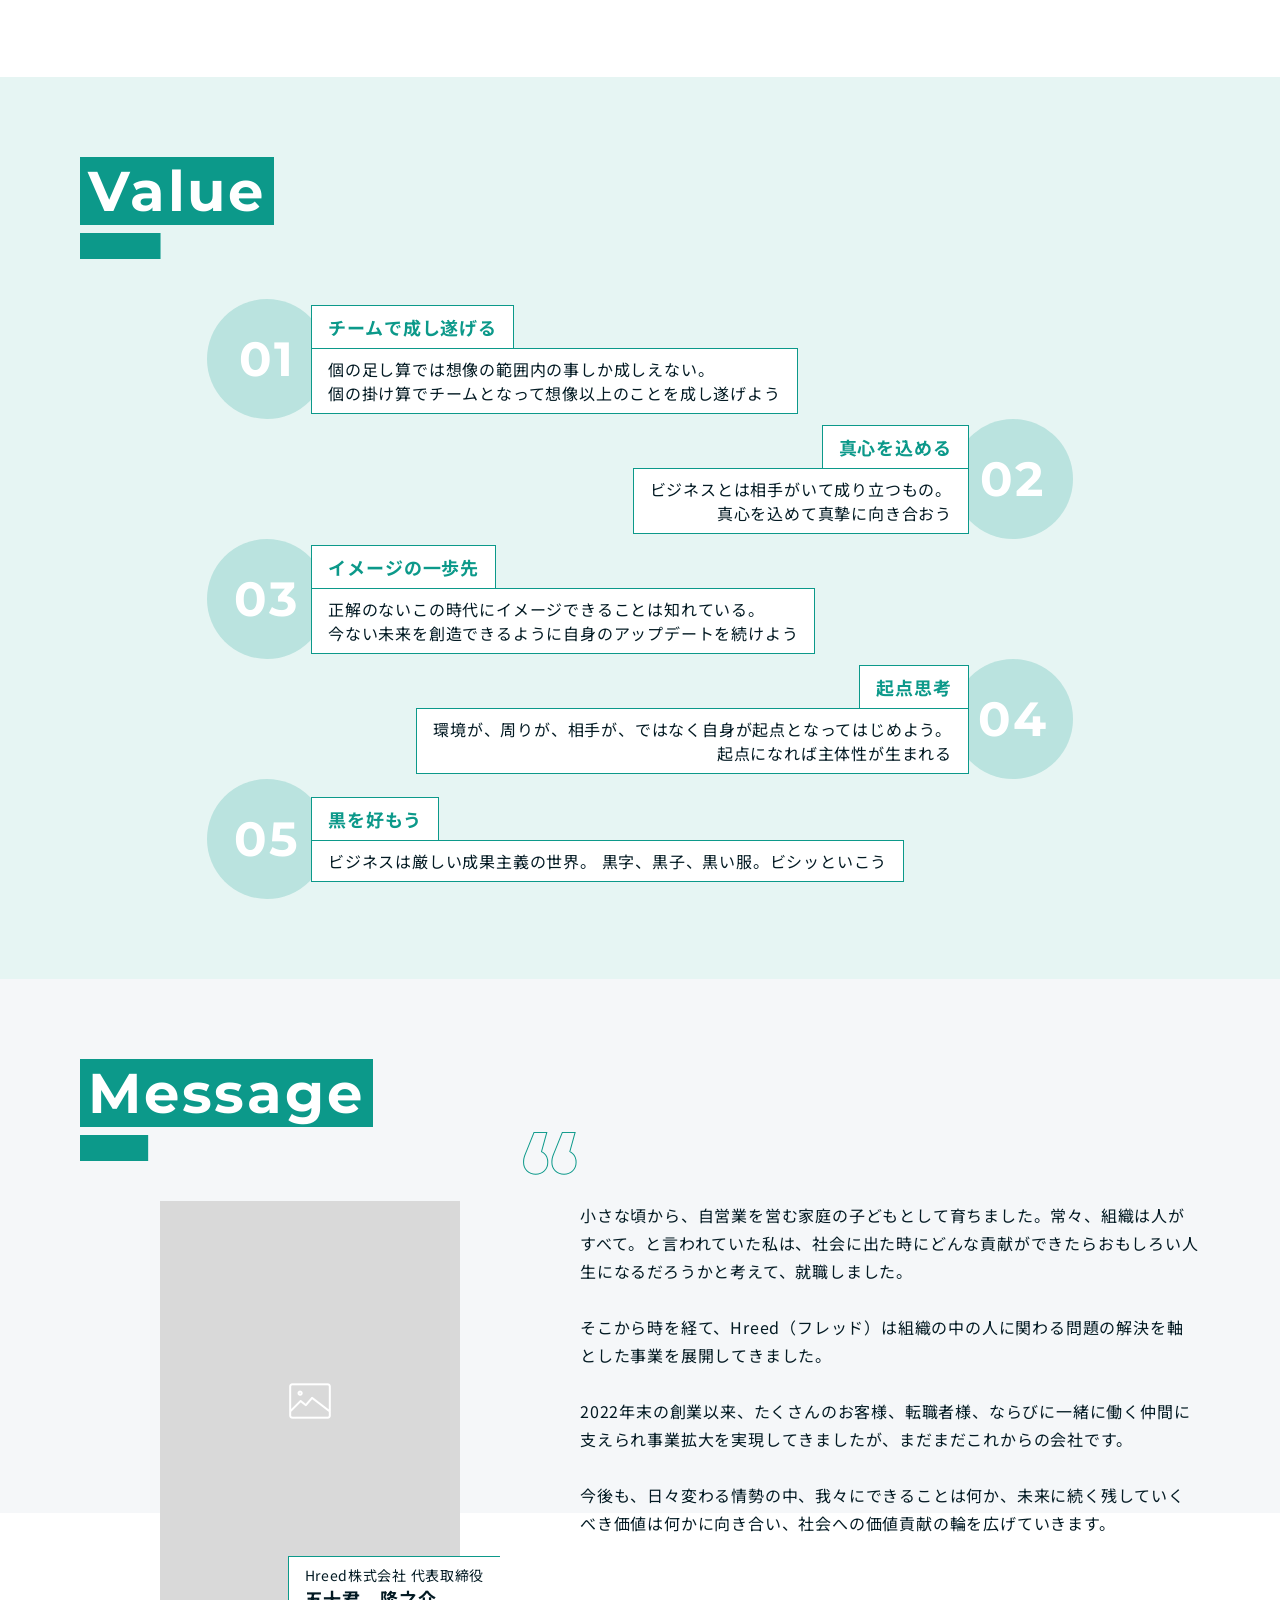
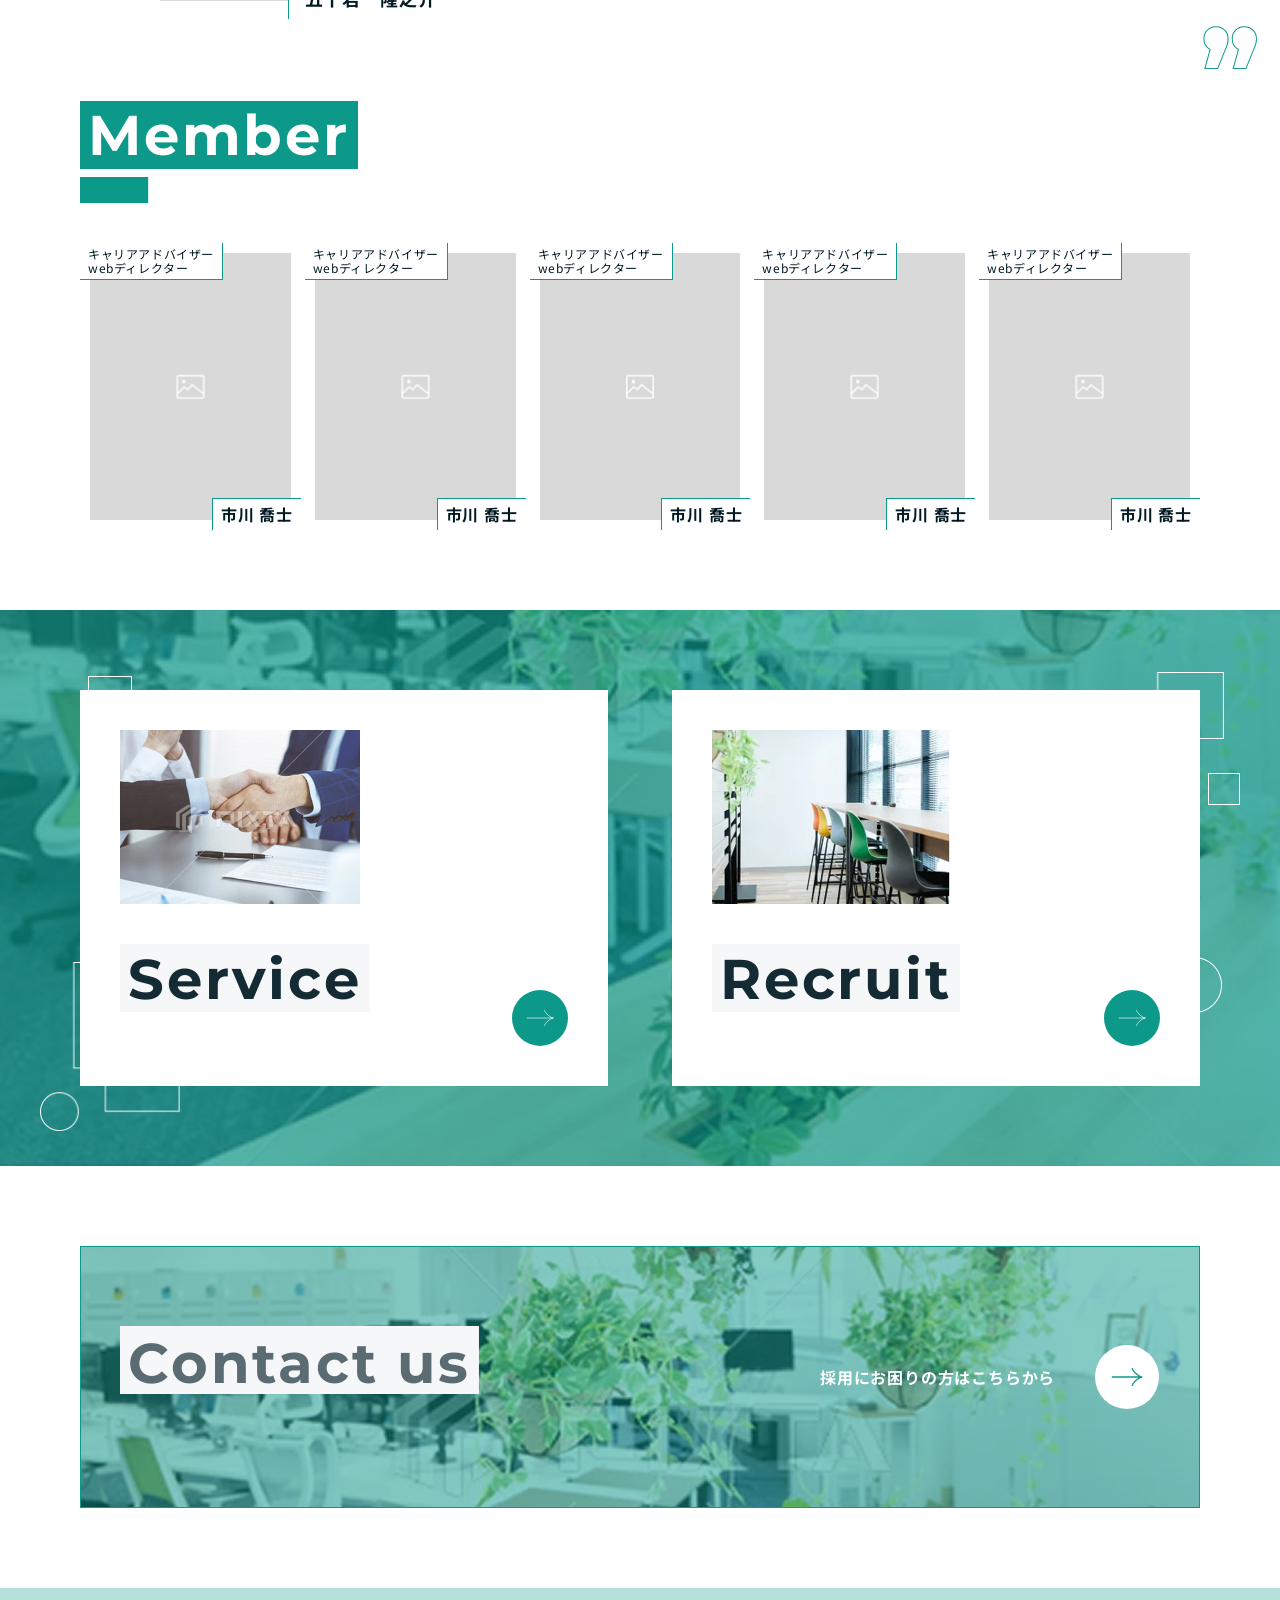
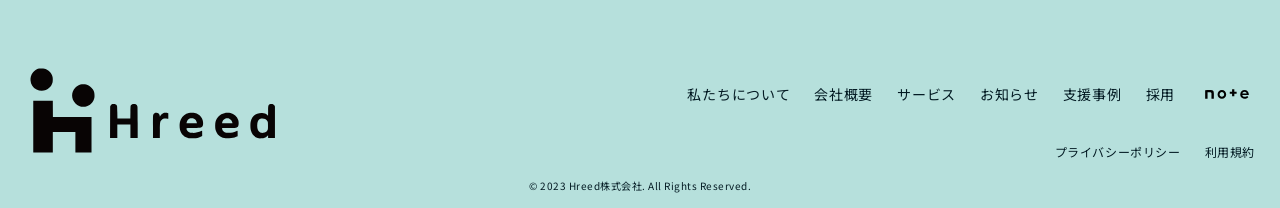
==== commit c709bf52: "見出し・下層MVにスクロール出現アニメーションを追加、装飾画像をSVG化 Co-Authored-By: Claude Sonnet 5 <noreply@anthropic.com>" ====
--- a/about.html
+++ b/about.html
@@ -132,18 +132,28 @@
     <section class="lower-mv">
       <div class="lower-mv__inner inner">
         <div class="lower-mv__head">
-          <span class="lower-mv__tag">About</span>
-          <h2 class="lower-mv__heading">私たちについて</h2>
+          <span class="lower-mv__tag"><span class="lower-mv__text">About</span></span>
+          <h2 class="lower-mv__heading"><span class="lower-mv__text">私たちについて</span></h2>
         </div>
 
         <div class="lower-mv__photo">
           <img src="./img/about/mv-photo.jpg" alt="Aboutページメインビュー">
         </div>
 
-        <img src="./img/common/mv-deco01.png" alt="装飾01" class="lower-mv__deco lower-mv__deco--01">
-        <img src="./img/common/mv-deco02.png" alt="装飾02" class="lower-mv__deco lower-mv__deco--02">
-        <img src="./img/common/mv-deco03.png" alt="装飾03" class="lower-mv__deco lower-mv__deco--03">
-        <img src="./img/common/mv-deco04.png" alt="装飾04" class="lower-mv__deco lower-mv__deco--04">
+        <svg width="56" height="124" viewBox="0 0 56 124" fill="none" xmlns="http://www.w3.org/2000/svg" class="lower-mv__deco lower-mv__deco--01" aria-hidden="true">
+          <path d="M55.3379 46V124H28.1641V100.852H0V46H55.3379ZM29.1641 123H54.3379V47H1V99.8516H29.1641V123Z" fill="#0C998A"/>
+          <path d="M26 0V26H0V0H26ZM1 25H25V1H1V25Z" fill="#0C998A"/>
+        </svg>
+        <svg width="170" height="141" viewBox="0 0 170 141" fill="none" xmlns="http://www.w3.org/2000/svg" class="lower-mv__deco lower-mv__deco--02" aria-hidden="true">
+          <path d="M75.3252 69.7969V0H150.65V75.3252H107.114V107.114H0V69.7969H75.3252ZM76.3252 70.7969H1V106.114H106.114V74.3252H149.65V1H76.3252V70.7969Z" fill="#0C998A"/>
+          <path d="M169 121.143C169 110.925 160.717 102.643 150.5 102.643C140.283 102.643 132 110.925 132 121.143C132 131.36 140.283 139.643 150.5 139.643V140.643C139.73 140.643 131 131.912 131 121.143C131 110.373 139.73 101.643 150.5 101.643C161.27 101.643 170 110.373 170 121.143C170 131.912 161.27 140.643 150.5 140.643V139.643C160.717 139.643 169 131.36 169 121.143Z" fill="#0C998A"/>
+        </svg>
+        <svg width="44" height="44" viewBox="0 0 44 44" fill="none" xmlns="http://www.w3.org/2000/svg" class="lower-mv__deco lower-mv__deco--03" aria-hidden="true">
+          <rect x="0.5" y="0.5" width="43" height="43" stroke="#0C998A"/>
+        </svg>
+        <svg width="56" height="56" viewBox="0 0 56 56" fill="none" xmlns="http://www.w3.org/2000/svg" class="lower-mv__deco lower-mv__deco--04" aria-hidden="true">
+          <circle cx="28" cy="28" r="27.5" stroke="#0C998A"/>
+        </svg>
       </div>
     </section>
 
@@ -152,8 +162,8 @@
       <div class="about-mc__inner inner">
 
         <div class="sec-title">
-          <h2 class="sec-title__en">Make Classic</h2>
-          <p class="sec-title__ja">次のスタンダードを作る</p>
+          <h2 class="sec-title__en"><span class="sec-title__text">Make Classic</span></h2>
+          <p class="sec-title__ja"><span class="sec-title__text">次のスタンダードを作る</span></p>
         </div>
 
         <div class="about-mc__row">
@@ -213,8 +223,8 @@
     <section class="about-value">
       <div class="about-value__inner inner">
         <div class="sec-title">
-          <h2 class="sec-title__en">Value</h2>
-          <p class="sec-title__ja">バリュー</p>
+          <h2 class="sec-title__en"><span class="sec-title__text">Value</span></h2>
+          <p class="sec-title__ja"><span class="sec-title__text">バリュー</span></p>
         </div>
 
         <ul class="about-value__list">
@@ -278,8 +288,8 @@
     <section class="about-message">
       <div class="about-message__inner inner">
         <div class="sec-title">
-          <h2 class="sec-title__en">Message</h2>
-          <p class="sec-title__ja">代表挨拶</p>
+          <h2 class="sec-title__en"><span class="sec-title__text">Message</span></h2>
+          <p class="sec-title__ja"><span class="sec-title__text">代表挨拶</span></p>
         </div>
 
         <div class="about-message__row">
@@ -309,8 +319,8 @@
     <section class="about-member">
       <div class="about-member__inner inner">
         <div class="sec-title">
-          <h2 class="sec-title__en">Member</h2>
-          <p class="sec-title__ja">メンバー</p>
+          <h2 class="sec-title__en"><span class="sec-title__text">Member</span></h2>
+          <p class="sec-title__ja"><span class="sec-title__text">メンバー</span></p>
         </div>
 
         <ul class="about-member__list">
@@ -576,8 +586,8 @@
               </div>
               <div class="link-cards__foot">
                 <div class="sec-title sec-title--reverse">
-                  <h3 class="sec-title__en">Service</h3>
-                  <p class="sec-title__ja">サービス</p>
+                  <h3 class="sec-title__en"><span class="sec-title__text">Service</span></h3>
+                  <p class="sec-title__ja"><span class="sec-title__text">サービス</span></p>
                 </div>
                 <span class="arrow-btn">
                   <img src="./img/common/icon-arrow_grn.svg" alt="矢印アイコン">
@@ -593,8 +603,8 @@
               </div>
               <div class="link-cards__foot">
                 <div class="sec-title sec-title--reverse">
-                  <h3 class="sec-title__en">Recruit</h3>
-                  <p class="sec-title__ja">採用情報</p>
+                  <h3 class="sec-title__en"><span class="sec-title__text">Recruit</span></h3>
+                  <p class="sec-title__ja"><span class="sec-title__text">採用情報</span></p>
                 </div>
                 <span class="arrow-btn">
                   <img src="./img/common/icon-arrow_grn.svg" alt="矢印アイコン">
@@ -618,8 +628,8 @@
 
           <div class="cta-banner__wrapper">
             <div class="sec-title sec-title--reverse cta-banner__title">
-              <h2 class="sec-title__en">Contact us</h2>
-              <p class="sec-title__ja">お問い合わせ</p>
+              <h2 class="sec-title__en"><span class="sec-title__text">Contact us</span></h2>
+              <p class="sec-title__ja"><span class="sec-title__text">お問い合わせ</span></p>
             </div>
   
             <div class="cta-banner__note">
@@ -671,6 +681,9 @@
   <script src="https://code.jquery.com/jquery-3.7.1.min.js"></script>
   <script src="./js/script.js"></script>
   <script src="./js/gsap.js"></script>
+  <script src="./js/ScrollTrigger.js"></script>
+  <script src="./js/sec-title-animation.js"></script>
+  <script src="./js/lower-mv-animation.js"></script>
 </body>
 
 </html>
--- a/css/style.css
+++ b/css/style.css
@@ -567,6 +567,10 @@
   z-index: 10;
 }
 
+.lower-mv__text {
+  display: inline-block;
+}
+
 .lower-mv__tag {
   padding: 0 0.5rem;
   background-color: #0c998a;
@@ -662,7 +666,7 @@
 
 .lower-mv__deco--03 {
   top: 11.5625rem;
-  right: 39.875rem;
+  right: 48.125rem;
   width: 2.75rem;
 }
 @media screen and (max-width: 768px) {
@@ -739,6 +743,10 @@
 .sec-title--reverse .sec-title__ja {
   color: #031A23;
   background-color: #ffffff;
+}
+
+.sec-title__text {
+  display: inline-block;
 }
 
 /* ==================================================
@@ -1147,14 +1155,14 @@
   display: inline-flex;
   align-items: center;
   justify-content: space-between;
-  gap: 24px;
+  gap: 1.5rem;
   background-color: #ffffff;
   color: #031A23;
   font-family: "Noto Sans JP", sans-serif;
   font-size: 0.9375rem;
   line-height: 1.4666666667;
   font-weight: 700;
-  padding: 16px 16px 16px 28px;
+  padding: 1rem 1rem 1rem 1.75rem;
   text-decoration: none;
   transition: color 0.3s ease, background-color 0.3s ease;
 }
@@ -1163,33 +1171,64 @@
     font-size: 0.875rem;
     line-height: 1.4285714286;
     font-weight: 700;
-    padding: 12px 12px 12px 20px;
-    gap: 16px;
+    padding: 0.75rem 0.75rem 0.75rem 1.25rem;
+    gap: 1rem;
   }
 }
 
 .btn-more__arrow {
-  display: flex;
+  position: relative;
+  overflow: hidden;
+  display: flex;
+  align-items: center;
+  justify-content: center;
   flex-shrink: 0;
-  width: 34px;
-  height: 34px;
+  width: 2.125rem;
+  height: 2.125rem;
+  border-radius: 50%;
+  background-color: #0c998a;
 }
 @media screen and (max-width: 768px) {
   .btn-more__arrow {
-    width: 28px;
-    height: 28px;
-  }
-}
-
-.btn-more__arrow img {
-  width: 100%;
-  height: 100%;
+    width: 1.75rem;
+    height: 1.75rem;
+  }
+}
+
+.btn-more__arrow-icon {
+  position: absolute;
+  top: 50%;
+  left: 50%;
+  width: 44%;
+  height: auto;
   display: block;
+  opacity: 1;
+  transform: translate(-50%, -50%);
+  transition: transform 0.35s ease, opacity 0.3s ease;
+}
+
+.btn-more__arrow-icon--next {
+  opacity: 0;
+  transform: translate(-220%, -50%);
+}
+
+.btn-more:hover .btn-more__arrow-icon--current {
+  opacity: 0;
+  transform: translate(120%, -50%);
+}
+
+.btn-more:hover .btn-more__arrow-icon--next {
+  opacity: 1;
+  transform: translate(-50%, -50%);
 }
 
 .btn-more--solid {
   background-color: #0c998a;
   color: #ffffff;
+}
+
+.btn-more--solid .btn-more__arrow {
+  background-color: #ffffff;
 }
 
 /*--------------------------------
@@ -1199,36 +1238,36 @@
   position: relative;
   overflow: hidden;
   background-color: #F5F7F9;
-  padding: 96px 0 64px;
+  padding: 6rem 0 4rem;
 }
 @media screen and (max-width: 768px) {
   .mv {
-    padding: 48px 0 40px;
+    padding: 3rem 0 2.5rem;
   }
 }
 
 .mv__deco {
   position: absolute;
   left: 0;
-  top: 57px;
-  width: 400px;
+  top: 3.5625rem;
+  width: 25rem;
   pointer-events: none;
 }
 @media screen and (max-width: 768px) {
   .mv__deco {
-    width: 200px;
-    top: 24px;
+    width: 12.5rem;
+    top: 1.5rem;
   }
 }
 
 .mv__inner {
   position: relative;
-  padding-left: 64px;
+  padding-left: 4rem;
 }
 @media screen and (max-width: 768px) {
   .mv__inner {
-    padding-left: 15px;
-    padding-right: 15px;
+    padding-left: 0.9375rem;
+    padding-right: 0.9375rem;
   }
 }
 
@@ -1238,43 +1277,45 @@
   color: #ffffff;
   font-family: "Montserrat", sans-serif;
   font-size: 7.5rem;
-  line-height: 1.2;
-  font-weight: 700;
-  padding: 12px 24px;
+  line-height: 0.8333333333;
+  font-weight: 700;
+  padding: 0.75rem 1.5rem;
+  position: relative;
+  z-index: 2;
 }
 @media screen and (max-width: 768px) {
   .mv__head {
     font-size: 2rem;
     line-height: 1.1875;
     font-weight: 700;
-    padding: 6px 16px;
+    padding: 0.375rem 1rem;
   }
 }
 
 .mv__row {
   display: flex;
   align-items: flex-start;
-  gap: 56px;
-  margin-top: 26px;
+  gap: 3.5rem;
+  margin-top: -1.5rem;
 }
 @media screen and (max-width: 768px) {
   .mv__row {
     flex-direction: column;
-    gap: 16px;
-    margin-top: 16px;
+    gap: 1rem;
+    margin-top: 1rem;
   }
 }
 
 .mv__tag {
   flex-shrink: 0;
-  margin-top: 24px;
+  margin-top: 3.125rem;
   background-color: #0c998a;
   color: #ffffff;
   font-family: "Noto Sans JP", sans-serif;
   font-size: 1.5rem;
   line-height: 1.4583333333;
   font-weight: 700;
-  padding: 8px 20px;
+  padding: 0.5rem 1.25rem;
   white-space: nowrap;
 }
 @media screen and (max-width: 768px) {
@@ -1283,7 +1324,7 @@
     font-size: 0.875rem;
     line-height: 1.4285714286;
     font-weight: 700;
-    padding: 6px 14px;
+    padding: 0.375rem 0.875rem;
     white-space: normal;
   }
 }
@@ -1307,24 +1348,24 @@
   align-self: end;
   justify-self: end;
   width: 32%;
-  min-width: 200px;
-  transform: translateY(14px);
+  min-width: 12.5rem;
+  transform: translateY(0.875rem);
   background-color: #ffffff;
-  padding: 20px;
+  padding: 1.25rem;
 }
 @media screen and (max-width: 768px) {
   .mv__news {
     width: 62%;
     min-width: 0;
-    padding: 12px;
-    transform: translateY(10px);
+    padding: 0.75rem;
+    transform: translateY(0.625rem);
   }
 }
 
 .mv__news-meta {
   display: flex;
   align-items: center;
-  gap: 8px;
+  gap: 0.5rem;
   flex-wrap: wrap;
 }
 
@@ -1343,13 +1384,13 @@
   font-size: 0.6875rem;
   line-height: 1.4545454545;
   font-weight: 500;
-  padding: 2px 10px;
+  padding: 0.125rem 0.625rem;
   border-radius: 999px;
   white-space: nowrap;
 }
 
 .mv__news-text {
-  margin-top: 8px;
+  margin-top: 0.5rem;
   font-family: "Noto Sans JP", sans-serif;
   font-size: 0.8125rem;
   line-height: 1.6923076923;
@@ -1361,18 +1402,18 @@
   display: flex;
   align-items: center;
   justify-content: center;
-  width: 32px;
-  height: 32px;
+  width: 2rem;
+  height: 2rem;
   border-radius: 50%;
   background-color: #0c998a;
   color: #ffffff;
-  margin-top: 12px;
+  margin-top: 0.75rem;
   margin-left: auto;
 }
 @media screen and (max-width: 768px) {
   .mv__news-arrow {
-    width: 26px;
-    height: 26px;
+    width: 1.625rem;
+    height: 1.625rem;
   }
 }
 
@@ -1381,11 +1422,12 @@
 --------------------------------*/
 .about {
   background-color: #F5F7F9;
-  padding: 120px 0;
+  padding: 7.5rem 0;
+  contain: paint;
 }
 @media screen and (max-width: 768px) {
   .about {
-    padding: 64px 0;
+    padding: 4rem 0;
   }
 }
 
@@ -1413,31 +1455,31 @@
 }
 
 .about__deco-svg--square {
-  left: 431px;
-  top: 122px;
-  width: 64px;
-  height: 64px;
+  left: 26.9375rem;
+  top: 7.625rem;
+  width: 4rem;
+  height: 4rem;
 }
 
 .about__deco-svg--top {
-  left: 894px;
-  top: 5px;
-  width: 194px;
-  height: 251px;
+  left: 55.875rem;
+  top: 0.3125rem;
+  width: 12.125rem;
+  height: 15.6875rem;
 }
 
 .about__deco-svg--bottom {
-  left: -95px;
-  top: 430px;
-  width: 246px;
-  height: 203px;
+  left: -5.9375rem;
+  top: 26.875rem;
+  width: 15.375rem;
+  height: 12.6875rem;
 }
 
 .about__deco-svg--lone {
-  left: 1097px;
-  top: 565px;
-  width: 56px;
-  height: 56px;
+  left: 68.5625rem;
+  top: 35.3125rem;
+  width: 3.5rem;
+  height: 3.5rem;
 }
 
 .about__head {
@@ -1447,31 +1489,31 @@
 .about__body {
   display: flex;
   align-items: flex-start;
-  gap: 64px;
-  margin-top: 72px;
+  gap: 4rem;
+  margin-top: 4.5rem;
 }
 @media screen and (max-width: 768px) {
   .about__body {
     flex-direction: column;
-    gap: 40px;
-    margin-top: 48px;
+    gap: 2.5rem;
+    margin-top: 3rem;
   }
 }
 
 .about__photos {
   flex-shrink: 0;
-  width: 480px;
+  width: 30rem;
 }
 @media screen and (max-width: 768px) {
   .about__photos {
     width: 100%;
-    max-width: 320px;
+    max-width: 20rem;
     margin: 0 auto;
   }
 }
 
 .about__photo {
-  width: 320px;
+  width: 20rem;
 }
 
 .about__photo--1 {
@@ -1480,11 +1522,11 @@
 }
 
 .about__photo--2 {
-  width: 300px;
+  width: 18.75rem;
   aspect-ratio: 3/4;
   object-fit: cover;
-  margin-top: -49px;
-  margin-left: 180px;
+  margin-top: -3.0625rem;
+  margin-left: 11.25rem;
 }
 @media screen and (max-width: 768px) {
   .about__photo--2 {
@@ -1497,7 +1539,7 @@
 .about__content {
   flex: 1;
   min-width: 0;
-  padding-top: 8px;
+  padding-top: 0.5rem;
 }
 
 .about__text {
@@ -1516,11 +1558,11 @@
 }
 
 .about__more {
-  margin-top: 40px;
+  margin-top: 2.5rem;
 }
 @media screen and (max-width: 768px) {
   .about__more {
-    margin-top: 32px;
+    margin-top: 2rem;
   }
 }
 
@@ -1530,12 +1572,12 @@
 .service {
   position: relative;
   overflow: hidden;
-  padding: 120px 0;
+  padding: 7.5rem 0;
   isolation: isolate;
 }
 @media screen and (max-width: 768px) {
   .service {
-    padding: 64px 0;
+    padding: 4rem 0;
   }
 }
 
@@ -1561,7 +1603,7 @@
 
 .service__watermark {
   position: absolute;
-  top: 40px;
+  top: 2.5rem;
   right: 0;
   z-index: -1;
   font-family: "Montserrat", sans-serif;
@@ -1576,7 +1618,7 @@
 @media screen and (max-width: 768px) {
   .service__watermark {
     font-size: 5.625rem;
-    top: 16px;
+    top: 1rem;
   }
 }
 
@@ -1585,20 +1627,20 @@
 }
 
 .service__list {
-  margin-top: 112px;
+  margin-top: 7rem;
 }
 @media screen and (max-width: 768px) {
   .service__list {
-    margin-top: 64px;
+    margin-top: 4rem;
   }
 }
 
 .service__item {
-  margin-top: 96px;
+  margin-top: 6rem;
 }
 @media screen and (max-width: 768px) {
   .service__item {
-    margin-top: 56px;
+    margin-top: 3.5rem;
   }
 }
 
@@ -1613,6 +1655,8 @@
   line-height: 1;
   font-weight: 900;
   color: #ffffff;
+  -webkit-text-stroke: 2px #0c998a;
+  paint-order: stroke;
 }
 @media screen and (max-width: 768px) {
   .service__num {
@@ -1625,26 +1669,26 @@
 .service__cards {
   display: flex;
   align-items: flex-start;
-  margin-top: -42px;
-  padding-left: 47px;
+  margin-top: -2.625rem;
+  padding-left: 2.9375rem;
 }
 @media screen and (max-width: 768px) {
   .service__cards {
     flex-direction: column;
-    margin-top: 12px;
+    margin-top: 0.75rem;
     padding-left: 0;
   }
 }
 
 .service__logo {
   flex-shrink: 0;
-  width: 478px;
-  height: 278px;
+  width: 29.875rem;
+  height: 17.375rem;
   background-color: #ffffff;
   display: flex;
   align-items: center;
   justify-content: center;
-  padding: 24px;
+  padding: 1.5rem;
 }
 @media screen and (max-width: 768px) {
   .service__logo {
@@ -1654,26 +1698,20 @@
   }
 }
 
-.service__logo-text {
-  font-family: "Montserrat", sans-serif;
-  font-size: 1.75rem;
-  line-height: 1.2142857143;
-  font-weight: 700;
-  color: #031A23;
-  text-align: center;
-}
-
-.service__logo-text--jp {
-  font-family: "Noto Sans JP", sans-serif;
+.service__logo-img {
+  width: auto;
+  max-width: 15rem;
+  height: auto;
+  max-height: 4rem;
 }
 
 .service__body {
-  margin-top: 185px;
-  margin-left: -123px;
-  width: 718px;
-  max-width: calc(100% - 355px);
+  margin-top: 11.5625rem;
+  margin-left: -7.6875rem;
+  width: 44.875rem;
+  max-width: calc(100% - 22.1875rem);
   background-color: #ffffff;
-  padding: 32px;
+  padding: 2rem;
 }
 @media screen and (max-width: 768px) {
   .service__body {
@@ -1681,7 +1719,7 @@
     margin-left: 0;
     width: 100%;
     max-width: none;
-    padding: 20px;
+    padding: 1.25rem;
   }
 }
 
@@ -1698,7 +1736,7 @@
 }
 
 .service__body-text {
-  margin-top: 12px;
+  margin-top: 0.75rem;
   font-family: "Noto Sans JP", sans-serif;
   color: #031A23;
   font-size: 0.875rem;
@@ -1707,19 +1745,19 @@
 }
 
 .service__body--wide {
-  margin-top: 24px;
+  margin-top: 1.5rem;
   margin-left: 0;
   width: 100%;
   max-width: none;
-  padding: 32px 40px;
+  padding: 2rem 2.5rem;
 }
 
 .service__more {
-  margin-top: 64px;
+  margin-top: 4rem;
 }
 @media screen and (max-width: 768px) {
   .service__more {
-    margin-top: 40px;
+    margin-top: 2.5rem;
   }
 }
 
@@ -1730,11 +1768,11 @@
   position: relative;
   overflow: hidden;
   background-color: #F5F7F9;
-  padding: 120px 0;
+  padding: 7.5rem 0;
 }
 @media screen and (max-width: 768px) {
   .case {
-    padding: 64px 0;
+    padding: 4rem 0;
   }
 }
 
@@ -1745,14 +1783,14 @@
 .case__grid {
   display: flex;
   align-items: flex-start;
-  gap: 56px;
-  margin-top: 88px;
+  gap: 3.5rem;
+  margin-top: 5.5rem;
 }
 @media screen and (max-width: 768px) {
   .case__grid {
     flex-direction: column;
-    gap: 40px;
-    margin-top: 48px;
+    gap: 2.5rem;
+    margin-top: 3rem;
   }
 }
 
@@ -1761,11 +1799,11 @@
   min-width: 0;
   display: flex;
   flex-direction: column;
-  gap: 40px;
+  gap: 2.5rem;
 }
 
 .case__col--offset {
-  margin-top: -204px;
+  margin-top: -12.75rem;
 }
 @media screen and (max-width: 768px) {
   .case__col--offset {
@@ -1802,7 +1840,7 @@
 }
 
 .case__card-title {
-  margin-top: 16px;
+  margin-top: 1rem;
   font-family: "Noto Sans JP", sans-serif;
   color: #031A23;
   font-size: 1.125rem;
@@ -1811,7 +1849,7 @@
 }
 
 .case__card-text {
-  margin-top: 8px;
+  margin-top: 0.5rem;
   font-family: "Noto Sans JP", sans-serif;
   color: #031A23;
   font-size: 0.875rem;
@@ -1821,23 +1859,23 @@
 
 .case__pill {
   display: inline-block;
-  margin-top: 12px;
+  margin-top: 0.75rem;
   border: 1px solid #0c998a;
   color: #0c998a;
   font-family: "Noto Sans JP", sans-serif;
   font-size: 0.75rem;
   line-height: 1.5;
   font-weight: 500;
-  padding: 4px 16px;
+  padding: 0.25rem 1rem;
   border-radius: 999px;
 }
 
 .case__more {
-  margin-top: 56px;
+  margin-top: 3.5rem;
 }
 @media screen and (max-width: 768px) {
   .case__more {
-    margin-top: 40px;
+    margin-top: 2.5rem;
   }
 }
 
@@ -1866,31 +1904,31 @@
 --------------------------------*/
 .news {
   background-color: #ffffff;
-  padding: 120px 0;
+  padding: 7.5rem 0;
   position: relative;
   overflow: hidden;
 }
 @media screen and (max-width: 768px) {
   .news {
-    padding: 64px 0;
+    padding: 4rem 0;
   }
 }
 
 .news__grid {
   display: flex;
   align-items: flex-start;
-  gap: 64px;
+  gap: 4rem;
 }
 @media screen and (max-width: 768px) {
   .news__grid {
     flex-direction: column;
-    gap: 32px;
+    gap: 2rem;
   }
 }
 
 .news__side {
   flex-shrink: 0;
-  width: 336px;
+  width: 21rem;
 }
 @media screen and (max-width: 768px) {
   .news__side {
@@ -1903,21 +1941,21 @@
 }
 
 .news__filter {
-  margin-top: 88px;
+  margin-top: 5.5rem;
   display: flex;
   flex-direction: column;
-  gap: 16px;
+  gap: 1rem;
 }
 @media screen and (max-width: 768px) {
   .news__filter {
-    margin-top: 48px;
+    margin-top: 3rem;
   }
 }
 
 .news__filter-label {
   display: flex;
   align-items: center;
-  gap: 10px;
+  gap: 0.625rem;
   font-family: "Noto Sans JP", sans-serif;
   color: #031A23;
   font-size: 0.9375rem;
@@ -1929,8 +1967,8 @@
 .news__filter-radio {
   display: block;
   flex-shrink: 0;
-  width: 16px;
-  height: 16px;
+  width: 1rem;
+  height: 1rem;
   border-radius: 50%;
   border: 1px solid #0c998a;
   position: relative;
@@ -1939,10 +1977,10 @@
 .news__filter-radio::after {
   content: "";
   position: absolute;
-  top: 3px;
-  left: 3px;
-  width: 8px;
-  height: 8px;
+  top: 0.1875rem;
+  left: 0.1875rem;
+  width: 0.5rem;
+  height: 0.5rem;
   border-radius: 50%;
   background-color: #0c998a;
   opacity: 0;
@@ -1953,7 +1991,7 @@
 }
 
 .news__more {
-  margin-top: 32px;
+  margin-top: 2rem;
 }
 
 .news__list {
@@ -1969,14 +2007,14 @@
 .news__item-link {
   display: flex;
   align-items: center;
-  gap: 12px;
-  padding: 20px 0;
+  gap: 0.75rem;
+  padding: 1.25rem 0;
   transition: opacity 0.3s ease;
 }
 @media screen and (max-width: 768px) {
   .news__item-link {
     flex-wrap: wrap;
-    gap: 8px 12px;
+    gap: 0.5rem 0.75rem;
   }
 }
 
@@ -1984,7 +2022,7 @@
   flex-shrink: 0;
   display: flex;
   align-items: center;
-  gap: 8px;
+  gap: 0.5rem;
 }
 
 .news__item-date {
@@ -2000,7 +2038,7 @@
   display: inline-flex;
   align-items: center;
   justify-content: center;
-  min-width: 88px;
+  min-width: 5.5rem;
   border: 1px solid #0c998a;
   border-radius: 4px;
   color: #0c998a;
@@ -2008,7 +2046,7 @@
   font-size: 0.6875rem;
   line-height: 1.4545454545;
   font-weight: 500;
-  padding: 2px 10px;
+  padding: 0.125rem 0.625rem;
   white-space: nowrap;
 }
 
@@ -2036,15 +2074,15 @@
 .news__item-arrow {
   flex-shrink: 0;
   display: block;
-  width: 32px;
-  height: 32px;
+  width: 2rem;
+  height: 2rem;
   border-radius: 50%;
   border: 1px solid #0c998a;
   background-color: transparent;
   background-image: url(../img/common/icon-play_grn.svg);
   background-repeat: no-repeat;
   background-position: center;
-  background-size: 10px auto;
+  background-size: 0.625rem auto;
   transition: all 0.3s ease;
 }
 
@@ -2060,7 +2098,7 @@
 .news__watermark {
   position: absolute;
   left: 0;
-  bottom: -20px;
+  bottom: -1.25rem;
   z-index: 0;
   font-family: "Montserrat", sans-serif;
   font-size: 9.375rem;
@@ -4353,4 +4391,886 @@
   }
 }
 
+/* ==================================================
+*  service page
+================================================== */
+/* ---------- lead（採用に悩む時間を〜） ---------- */
+.service-lead {
+  position: relative;
+  overflow: hidden;
+  background-color: #ffffff;
+  padding-top: 4rem;
+}
+@media screen and (max-width: 768px) {
+  .service-lead {
+    padding-top: 2.5rem;
+  }
+}
+
+.service-lead__inner {
+  position: relative;
+  text-align: center;
+}
+
+.service-lead__rays {
+  position: absolute;
+  top: -2.5rem;
+  left: 50%;
+  width: 56.25rem;
+  height: 22.5rem;
+  transform: translateX(-50%);
+  background: repeating-conic-gradient(from -18deg at 50% 0%, rgba(222, 238, 238, 0.7) 0deg 6deg, transparent 6deg 16deg);
+  pointer-events: none;
+  z-index: 0;
+}
+@media screen and (max-width: 768px) {
+  .service-lead__rays {
+    width: 31.25rem;
+    height: 13.75rem;
+  }
+}
+
+.service-lead__heading {
+  position: relative;
+  z-index: 1;
+  display: inline-block;
+  border: 1px solid #0c998a;
+  color: #031A23;
+  font-size: 2rem;
+  line-height: 1.4375;
+  letter-spacing: 0.05em;
+  font-weight: 700;
+  padding: 1rem 2rem;
+}
+@media screen and (max-width: 768px) {
+  .service-lead__heading {
+    font-size: 1.125rem;
+    line-height: 1.5;
+    letter-spacing: 0.05em;
+    font-weight: 700;
+    padding: 0.75rem 1rem;
+  }
+}
+
+.service-lead__heading-accent {
+  color: #0c998a;
+}
+
+.service-lead__text {
+  position: relative;
+  z-index: 1;
+  margin-top: 1.5rem;
+  color: #031A23;
+  font-size: 1rem;
+  line-height: 1.625;
+  letter-spacing: 0.05em;
+  font-weight: 500;
+}
+@media screen and (max-width: 768px) {
+  .service-lead__text {
+    margin-top: 1rem;
+    font-size: 0.8125rem;
+    line-height: 1.6923076923;
+    letter-spacing: 0.05em;
+    font-weight: 500;
+  }
+}
+
+.service-lead__divider {
+  position: relative;
+  z-index: 1;
+  margin-top: 3rem;
+  border-top: 1px solid #0c998a;
+}
+@media screen and (max-width: 768px) {
+  .service-lead__divider {
+    margin-top: 2rem;
+  }
+}
+
+.service-lead__logos {
+  position: relative;
+  z-index: 1;
+  display: flex;
+  align-items: center;
+  justify-content: space-between;
+  gap: 1rem;
+  padding: 2rem 0;
+  border-bottom: 1px solid #0c998a;
+}
+@media screen and (max-width: 768px) {
+  .service-lead__logos {
+    padding: 1.25rem 0;
+    gap: 0.5rem;
+  }
+}
+
+.service-lead__logo {
+  flex: 1;
+  min-width: 0;
+  aspect-ratio: 130/90;
+  background-color: #F2F3F4;
+}
+
+/* ---------- worry（こんなお悩みありませんか） ---------- */
+.worry {
+  position: relative;
+  overflow: hidden;
+  background-color: #F5F7F9;
+  padding: 6rem 0;
+}
+@media screen and (max-width: 768px) {
+  .worry {
+    padding: 3.5rem 0;
+  }
+}
+
+.worry__tag {
+  display: inline-block;
+  background-color: #0c998a;
+  color: #ffffff;
+  font-size: 1.75rem;
+  line-height: 1.4642857143;
+  letter-spacing: 0.05em;
+  font-weight: 700;
+  padding: 0.75rem 1.5rem;
+}
+@media screen and (max-width: 768px) {
+  .worry__tag {
+    font-size: 1.125rem;
+    line-height: 1.5;
+    letter-spacing: 0.05em;
+    font-weight: 700;
+    padding: 0.625rem 1rem;
+  }
+}
+
+.worry__list {
+  margin-top: 4rem;
+}
+@media screen and (max-width: 768px) {
+  .worry__list {
+    margin-top: 2.5rem;
+  }
+}
+
+.worry__item {
+  display: flex;
+  align-items: center;
+  gap: 2rem;
+}
+@media screen and (max-width: 768px) {
+  .worry__item {
+    gap: 1rem;
+  }
+}
+
+.worry__item + .worry__item {
+  margin-top: -1.5rem;
+}
+@media screen and (max-width: 768px) {
+  .worry__item + .worry__item {
+    margin-top: 1rem;
+  }
+}
+
+.worry__item--reverse {
+  flex-direction: row-reverse;
+  justify-content: flex-end;
+}
+
+.worry__icon {
+  flex-shrink: 0;
+  width: 12.5rem;
+  height: 12.5rem;
+  border-radius: 50%;
+  background-color: #ffffff;
+  display: flex;
+  align-items: center;
+  justify-content: center;
+}
+@media screen and (max-width: 768px) {
+  .worry__icon {
+    width: 5.5rem;
+    height: 5.5rem;
+  }
+}
+
+.worry__icon img {
+  width: 70%;
+  height: auto;
+}
+
+.worry__card {
+  flex: 1;
+  min-width: 0;
+  max-width: 30rem;
+}
+
+.worry__item--reverse .worry__card {
+  margin-left: auto;
+}
+
+.worry__title {
+  display: inline-block;
+  border: 1px solid #0c998a;
+  background-color: #ffffff;
+  color: #031A23;
+  font-size: 1.125rem;
+  line-height: 1.4444444444;
+  letter-spacing: 0.05em;
+  font-weight: 700;
+  padding: 0.625rem 1.25rem;
+}
+@media screen and (max-width: 768px) {
+  .worry__title {
+    font-size: 0.875rem;
+    line-height: 1.4285714286;
+    letter-spacing: 0.05em;
+    font-weight: 700;
+    padding: 0.5rem 0.875rem;
+  }
+}
+
+.worry__text {
+  display: block;
+  margin-top: 0.5rem;
+  border: 1px solid #0c998a;
+  background-color: #ffffff;
+  color: #031A23;
+  font-size: 0.875rem;
+  line-height: 1.7142857143;
+  letter-spacing: 0.05em;
+  font-weight: 400;
+  padding: 0.625rem 1.25rem;
+}
+@media screen and (max-width: 768px) {
+  .worry__text {
+    font-size: 0.75rem;
+    line-height: 1.6666666667;
+    letter-spacing: 0.05em;
+    font-weight: 400;
+    padding: 0.5rem 0.875rem;
+  }
+}
+
+/* ---------- approach（採用を「作業」ではなく「仕組み」に変えます） ---------- */
+.approach {
+  position: relative;
+  overflow: hidden;
+  background-color: #DEEEEE;
+  padding: 5rem 0;
+  text-align: center;
+}
+@media screen and (max-width: 768px) {
+  .approach {
+    padding: 3rem 0;
+  }
+}
+
+.approach__inner {
+  position: relative;
+}
+
+.approach__deco {
+  position: absolute;
+  display: block;
+  pointer-events: none;
+  z-index: 0;
+}
+@media screen and (max-width: 768px) {
+  .approach__deco {
+    display: none;
+  }
+}
+
+.approach__deco--01 {
+  left: -2.5rem;
+  top: 0rem;
+  width: 2.75rem;
+}
+
+.approach__deco--02 {
+  left: 3.75rem;
+  bottom: 1.25rem;
+  width: 7.5rem;
+}
+
+.approach__deco--03 {
+  right: 5rem;
+  top: 0.625rem;
+  width: 3.5rem;
+}
+
+.approach__deco--04 {
+  right: -1.875rem;
+  bottom: 0rem;
+  width: 2.25rem;
+}
+
+.approach__head {
+  position: relative;
+  z-index: 1;
+  color: #031A23;
+  font-size: 1.75rem;
+  line-height: 1.4642857143;
+  letter-spacing: 0.05em;
+  font-weight: 700;
+}
+@media screen and (max-width: 768px) {
+  .approach__head {
+    font-size: 1.125rem;
+    line-height: 1.5;
+    letter-spacing: 0.05em;
+    font-weight: 700;
+  }
+}
+
+.approach__head-accent {
+  color: #0c998a;
+}
+
+.approach__lead {
+  position: relative;
+  z-index: 1;
+  margin-top: 1.5rem;
+  color: #031A23;
+  font-size: 1rem;
+  line-height: 1.625;
+  letter-spacing: 0.05em;
+  font-weight: 400;
+}
+@media screen and (max-width: 768px) {
+  .approach__lead {
+    margin-top: 1rem;
+    font-size: 0.8125rem;
+    line-height: 1.6923076923;
+    letter-spacing: 0.05em;
+    font-weight: 400;
+  }
+}
+
+.approach__flow {
+  position: relative;
+  z-index: 1;
+  margin-top: 1rem;
+  display: flex;
+  align-items: center;
+  justify-content: center;
+  flex-wrap: wrap;
+  gap: 0.5rem;
+  color: #031A23;
+  font-size: 1rem;
+  line-height: 1.625;
+  letter-spacing: 0.05em;
+  font-weight: 400;
+}
+@media screen and (max-width: 768px) {
+  .approach__flow {
+    font-size: 0.8125rem;
+    line-height: 1.6923076923;
+    letter-spacing: 0.05em;
+    font-weight: 400;
+  }
+}
+
+.approach__flow-step {
+  display: inline-flex;
+  align-items: center;
+  justify-content: center;
+  width: 4.5rem;
+  height: 4.5rem;
+  border-radius: 50%;
+  background-color: #0c998a;
+  color: #ffffff;
+  font-size: 1rem;
+  line-height: 1.5;
+  letter-spacing: 0.05em;
+  font-weight: 700;
+}
+@media screen and (max-width: 768px) {
+  .approach__flow-step {
+    width: 3.25rem;
+    height: 3.25rem;
+    font-size: 0.8125rem;
+    line-height: 1.5384615385;
+    letter-spacing: 0.05em;
+    font-weight: 700;
+  }
+}
+
+.approach__flow-arrow {
+  color: #0c998a;
+}
+
+.approach__tags {
+  position: relative;
+  z-index: 1;
+  margin-top: 2rem;
+  display: flex;
+  align-items: center;
+  justify-content: center;
+  flex-wrap: wrap;
+  gap: 1rem;
+}
+@media screen and (max-width: 768px) {
+  .approach__tags {
+    margin-top: 1.5rem;
+    gap: 0.75rem;
+  }
+}
+
+.approach__tag {
+  border: 1px solid #0c998a;
+  background-color: #ffffff;
+  color: #0c998a;
+  font-size: 1.125rem;
+  line-height: 1.5;
+  letter-spacing: 0.05em;
+  font-weight: 700;
+  padding: 0.75rem 1.5rem;
+}
+@media screen and (max-width: 768px) {
+  .approach__tag {
+    font-size: 0.8125rem;
+    line-height: 1.5384615385;
+    letter-spacing: 0.05em;
+    font-weight: 700;
+    padding: 0.625rem 1rem;
+  }
+}
+
+/* ---------- feature（サービスの特長） ---------- */
+.feature {
+  position: relative;
+  overflow: hidden;
+  isolation: isolate;
+  padding: 6rem 0;
+}
+@media screen and (max-width: 768px) {
+  .feature {
+    padding: 3.5rem 0;
+  }
+}
+
+.feature__bg {
+  position: absolute;
+  inset: 0;
+  z-index: -2;
+}
+
+.feature__bg-img {
+  width: 100%;
+  height: 100%;
+  object-fit: cover;
+}
+
+.feature__bg::after {
+  content: "";
+  position: absolute;
+  inset: 0;
+  background-color: #0c998a;
+  opacity: 0.85;
+}
+
+.feature__head {
+  position: relative;
+}
+
+.feature__list {
+  margin-top: 4rem;
+}
+@media screen and (max-width: 768px) {
+  .feature__list {
+    margin-top: 2.5rem;
+  }
+}
+
+.feature__item {
+  display: flex;
+  align-items: flex-start;
+  gap: 2.5rem;
+}
+@media screen and (max-width: 768px) {
+  .feature__item {
+    flex-direction: column;
+    gap: 1rem;
+  }
+}
+
+.feature__item + .feature__item {
+  margin-top: 4rem;
+}
+@media screen and (max-width: 768px) {
+  .feature__item + .feature__item {
+    margin-top: 2.5rem;
+  }
+}
+
+.feature__item--reverse {
+  flex-direction: row-reverse;
+}
+@media screen and (max-width: 768px) {
+  .feature__item--reverse {
+    flex-direction: column;
+  }
+}
+
+.feature__photo {
+  position: relative;
+  flex-shrink: 0;
+  width: 30rem;
+}
+@media screen and (max-width: 768px) {
+  .feature__photo {
+    width: 100%;
+  }
+}
+
+.feature__photo img {
+  width: 100%;
+  aspect-ratio: 480/320;
+  object-fit: cover;
+}
+
+.feature__num {
+  position: absolute;
+  top: 0;
+  left: 0;
+  transform: translate(-30%, -30%);
+  display: flex;
+  align-items: center;
+  justify-content: center;
+  width: 3.5rem;
+  height: 3.5rem;
+  background-color: #0c998a;
+  color: #ffffff;
+  font-size: 1.75rem;
+  line-height: 1.5;
+  letter-spacing: 0.05em;
+  font-weight: 900;
+}
+@media screen and (max-width: 768px) {
+  .feature__num {
+    width: 2.5rem;
+    height: 2.5rem;
+    font-size: 1.25rem;
+    line-height: 1.5;
+    letter-spacing: 0.05em;
+    font-weight: 900;
+  }
+}
+
+.feature__item--reverse .feature__num {
+  left: auto;
+  right: 0;
+  transform: translate(30%, -30%);
+}
+
+.feature__body {
+  flex: 1;
+  min-width: 0;
+  background-color: #ffffff;
+  padding: 2rem;
+}
+@media screen and (max-width: 768px) {
+  .feature__body {
+    padding: 1.25rem;
+  }
+}
+
+.feature__title {
+  color: #0c998a;
+  font-size: 1.375rem;
+  line-height: 1.4545454545;
+  letter-spacing: 0.05em;
+  font-weight: 700;
+}
+
+.feature__text {
+  margin-top: 1rem;
+  color: #031A23;
+  font-size: 0.875rem;
+  line-height: 1.8571428571;
+  letter-spacing: 0.05em;
+  font-weight: 400;
+}
+
+.feature__text + .feature__text {
+  margin-top: 0.75rem;
+}
+
+/* ---------- flow（ご支援の流れ） ---------- */
+.flow {
+  position: relative;
+  background-color: #ffffff;
+  padding: 6rem 0;
+}
+@media screen and (max-width: 768px) {
+  .flow {
+    padding: 3.5rem 0;
+  }
+}
+
+.flow__list {
+  margin-top: 4rem;
+  max-width: 47.5rem;
+}
+@media screen and (max-width: 768px) {
+  .flow__list {
+    margin-top: 2.5rem;
+  }
+}
+
+.flow__item {
+  display: flex;
+  align-items: flex-start;
+  gap: 1.5rem;
+}
+@media screen and (max-width: 768px) {
+  .flow__item {
+    gap: 0.75rem;
+  }
+}
+
+.flow__item + .flow__item {
+  margin-top: 0.5rem;
+}
+
+.flow__num {
+  flex-shrink: 0;
+  display: flex;
+  flex-direction: column;
+  align-items: center;
+}
+
+.flow__num-circle {
+  display: flex;
+  align-items: center;
+  justify-content: center;
+  width: 3.5rem;
+  height: 3.5rem;
+  border-radius: 50%;
+  background-color: #0c998a;
+  color: #ffffff;
+  font-size: 1.25rem;
+  line-height: 1.5;
+  letter-spacing: 0.05em;
+  font-weight: 700;
+}
+@media screen and (max-width: 768px) {
+  .flow__num-circle {
+    width: 2.5rem;
+    height: 2.5rem;
+    font-size: 0.9375rem;
+    line-height: 1.4666666667;
+    letter-spacing: 0.05em;
+    font-weight: 700;
+  }
+}
+
+.flow__num-arrow {
+  margin-top: 0.375rem;
+  margin-bottom: 0.375rem;
+  color: #0c998a;
+  font-size: 1rem;
+  line-height: 1;
+  font-weight: 700;
+}
+
+.flow__item:last-child .flow__num-arrow {
+  visibility: hidden;
+}
+
+.flow__body {
+  flex: 1;
+  min-width: 0;
+  padding-bottom: 1.75rem;
+}
+@media screen and (max-width: 768px) {
+  .flow__body {
+    padding-bottom: 1.25rem;
+  }
+}
+
+.flow__title {
+  display: inline-block;
+  border: 1px solid #0c998a;
+  color: #031A23;
+  font-size: 1rem;
+  line-height: 1.5;
+  letter-spacing: 0.05em;
+  font-weight: 700;
+  padding: 0.375rem 1rem;
+}
+@media screen and (max-width: 768px) {
+  .flow__title {
+    font-size: 0.8125rem;
+    line-height: 1.5384615385;
+    letter-spacing: 0.05em;
+    font-weight: 700;
+    padding: 0.3125rem 0.75rem;
+  }
+}
+
+.flow__text {
+  margin-top: 0.625rem;
+  color: #031A23;
+  font-size: 0.875rem;
+  line-height: 1.7142857143;
+  letter-spacing: 0.05em;
+  font-weight: 400;
+}
+
+.flow__text-accent {
+  color: #0c998a;
+  font-weight: 700;
+}
+
+/* ---------- faq（よくあるご質問） ---------- */
+.faq {
+  position: relative;
+  background-color: #F5F7F9;
+  padding: 6rem 0;
+}
+@media screen and (max-width: 768px) {
+  .faq {
+    padding: 3.5rem 0;
+  }
+}
+
+.faq__list {
+  margin-top: 4rem;
+  background-color: #ffffff;
+}
+@media screen and (max-width: 768px) {
+  .faq__list {
+    margin-top: 2.5rem;
+  }
+}
+
+.faq__item {
+  border-bottom: 1px solid #E1E5E8;
+}
+
+.faq__question {
+  width: 100%;
+  display: flex;
+  align-items: center;
+  gap: 1rem;
+  padding: 1.5rem 2rem;
+  text-align: left;
+  background: none;
+  border: none;
+  cursor: pointer;
+}
+@media screen and (max-width: 768px) {
+  .faq__question {
+    padding: 1rem 1.25rem;
+    gap: 0.625rem;
+  }
+}
+
+.faq__q-icon {
+  flex-shrink: 0;
+  display: flex;
+  width: 1.5rem;
+  height: 1.5rem;
+}
+
+.faq__q-icon svg {
+  width: 100%;
+  height: 100%;
+}
+
+.faq__q-text {
+  flex: 1;
+  min-width: 0;
+  color: #031A23;
+  font-size: 1rem;
+  line-height: 1.5;
+  letter-spacing: 0.05em;
+  font-weight: 700;
+}
+@media screen and (max-width: 768px) {
+  .faq__q-text {
+    font-size: 0.8125rem;
+    line-height: 1.5384615385;
+    letter-spacing: 0.05em;
+    font-weight: 700;
+  }
+}
+
+.faq__toggle {
+  flex-shrink: 0;
+  position: relative;
+  width: 1.25rem;
+  height: 1.25rem;
+}
+
+.faq__toggle::before,
+.faq__toggle::after {
+  content: "";
+  position: absolute;
+  top: 50%;
+  left: 50%;
+  background-color: #0c998a;
+  transform: translate(-50%, -50%);
+  transition: transform 0.3s ease, opacity 0.3s ease;
+}
+
+.faq__toggle::before {
+  width: 100%;
+  height: 2px;
+}
+
+.faq__toggle::after {
+  width: 2px;
+  height: 100%;
+}
+
+.faq__item.is-open .faq__toggle::after {
+  opacity: 0;
+  transform: translate(-50%, -50%) rotate(90deg);
+}
+
+.faq__answer {
+  display: flex;
+  align-items: flex-start;
+  gap: 1rem;
+  padding: 0 2rem 1.5rem 4rem;
+}
+@media screen and (max-width: 768px) {
+  .faq__answer {
+    padding: 0 1.25rem 1.25rem 2.875rem;
+  }
+}
+
+.faq__a-icon {
+  flex-shrink: 0;
+  color: #0c998a;
+  font-size: 1.25rem;
+  line-height: 1.2;
+  letter-spacing: 0.05em;
+  font-weight: 900;
+}
+
+.faq__a-text {
+  flex: 1;
+  min-width: 0;
+  color: #031A23;
+  font-size: 0.875rem;
+  line-height: 1.8571428571;
+  letter-spacing: 0.05em;
+  font-weight: 400;
+}
+@media screen and (max-width: 768px) {
+  .faq__a-text {
+    font-size: 0.75rem;
+    line-height: 1.8333333333;
+    letter-spacing: 0.05em;
+    font-weight: 400;
+  }
+}
+
 /*# sourceMappingURL=style.css.map */
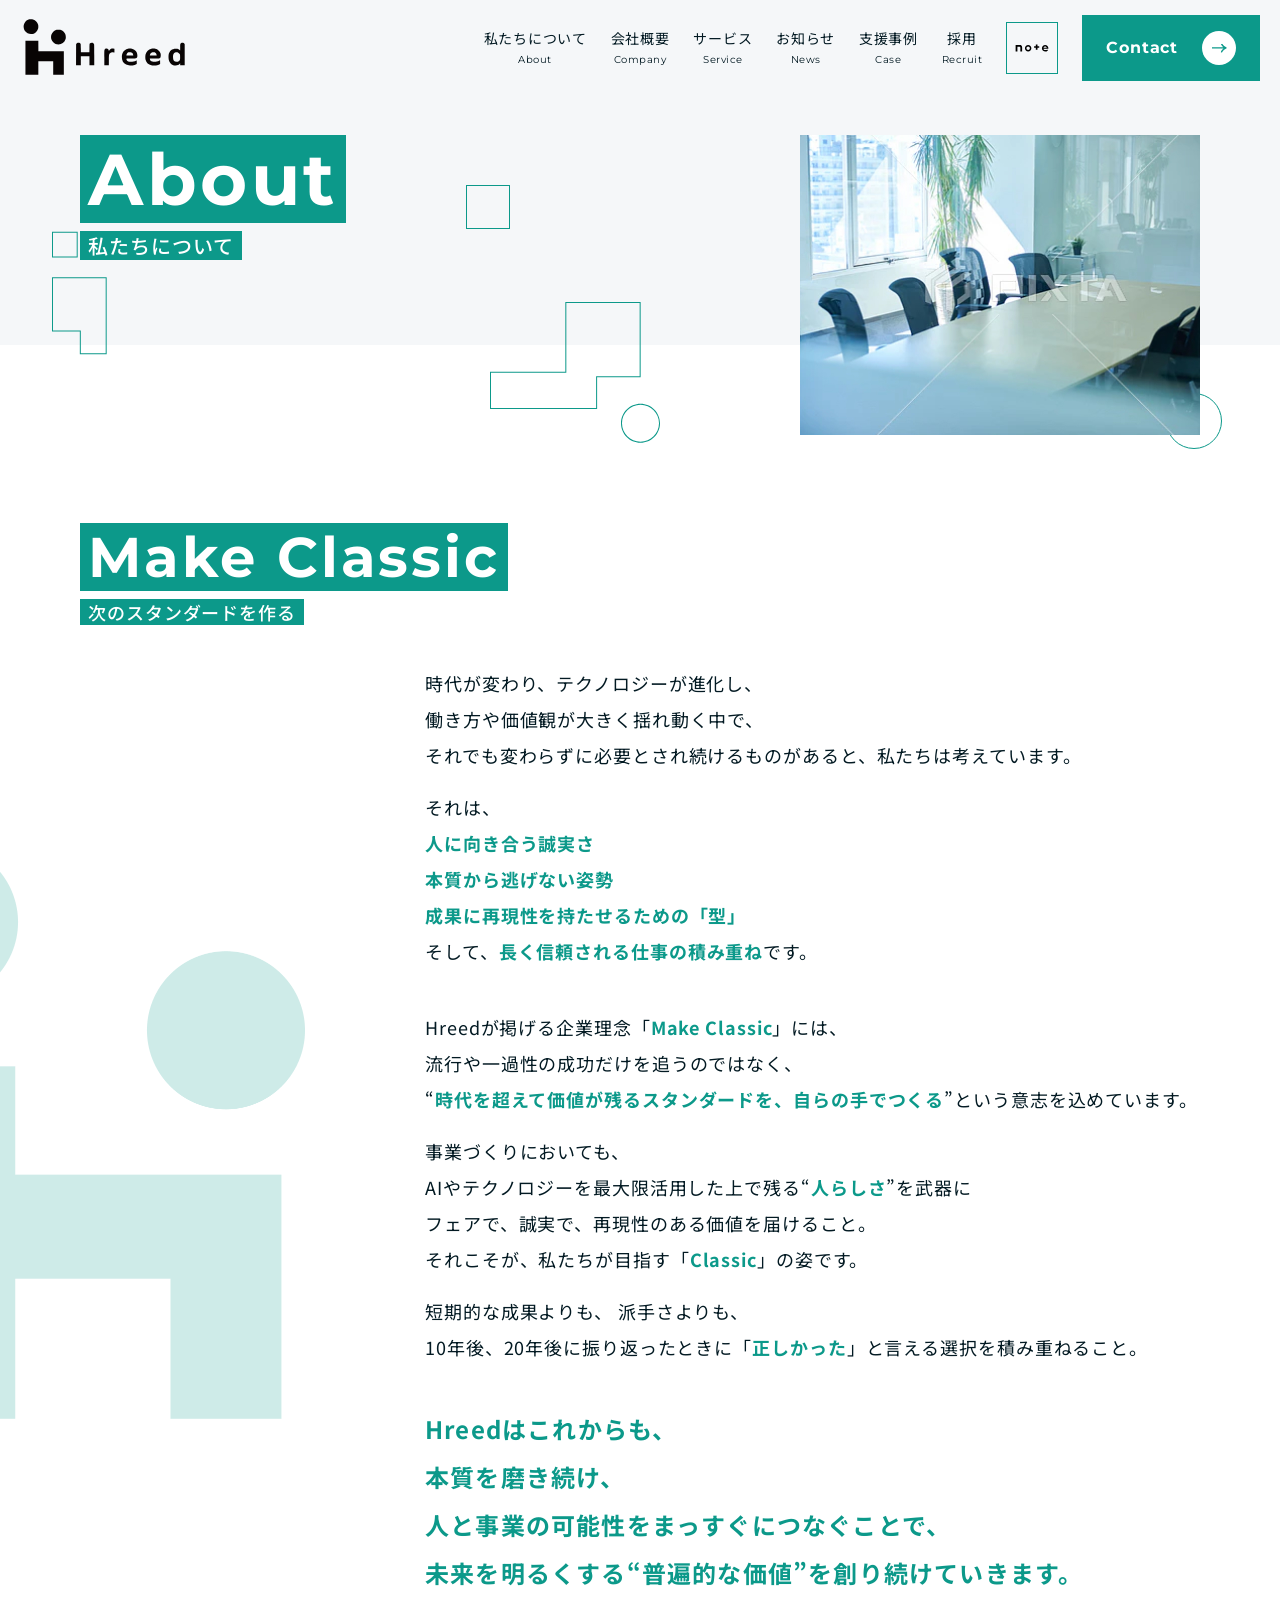
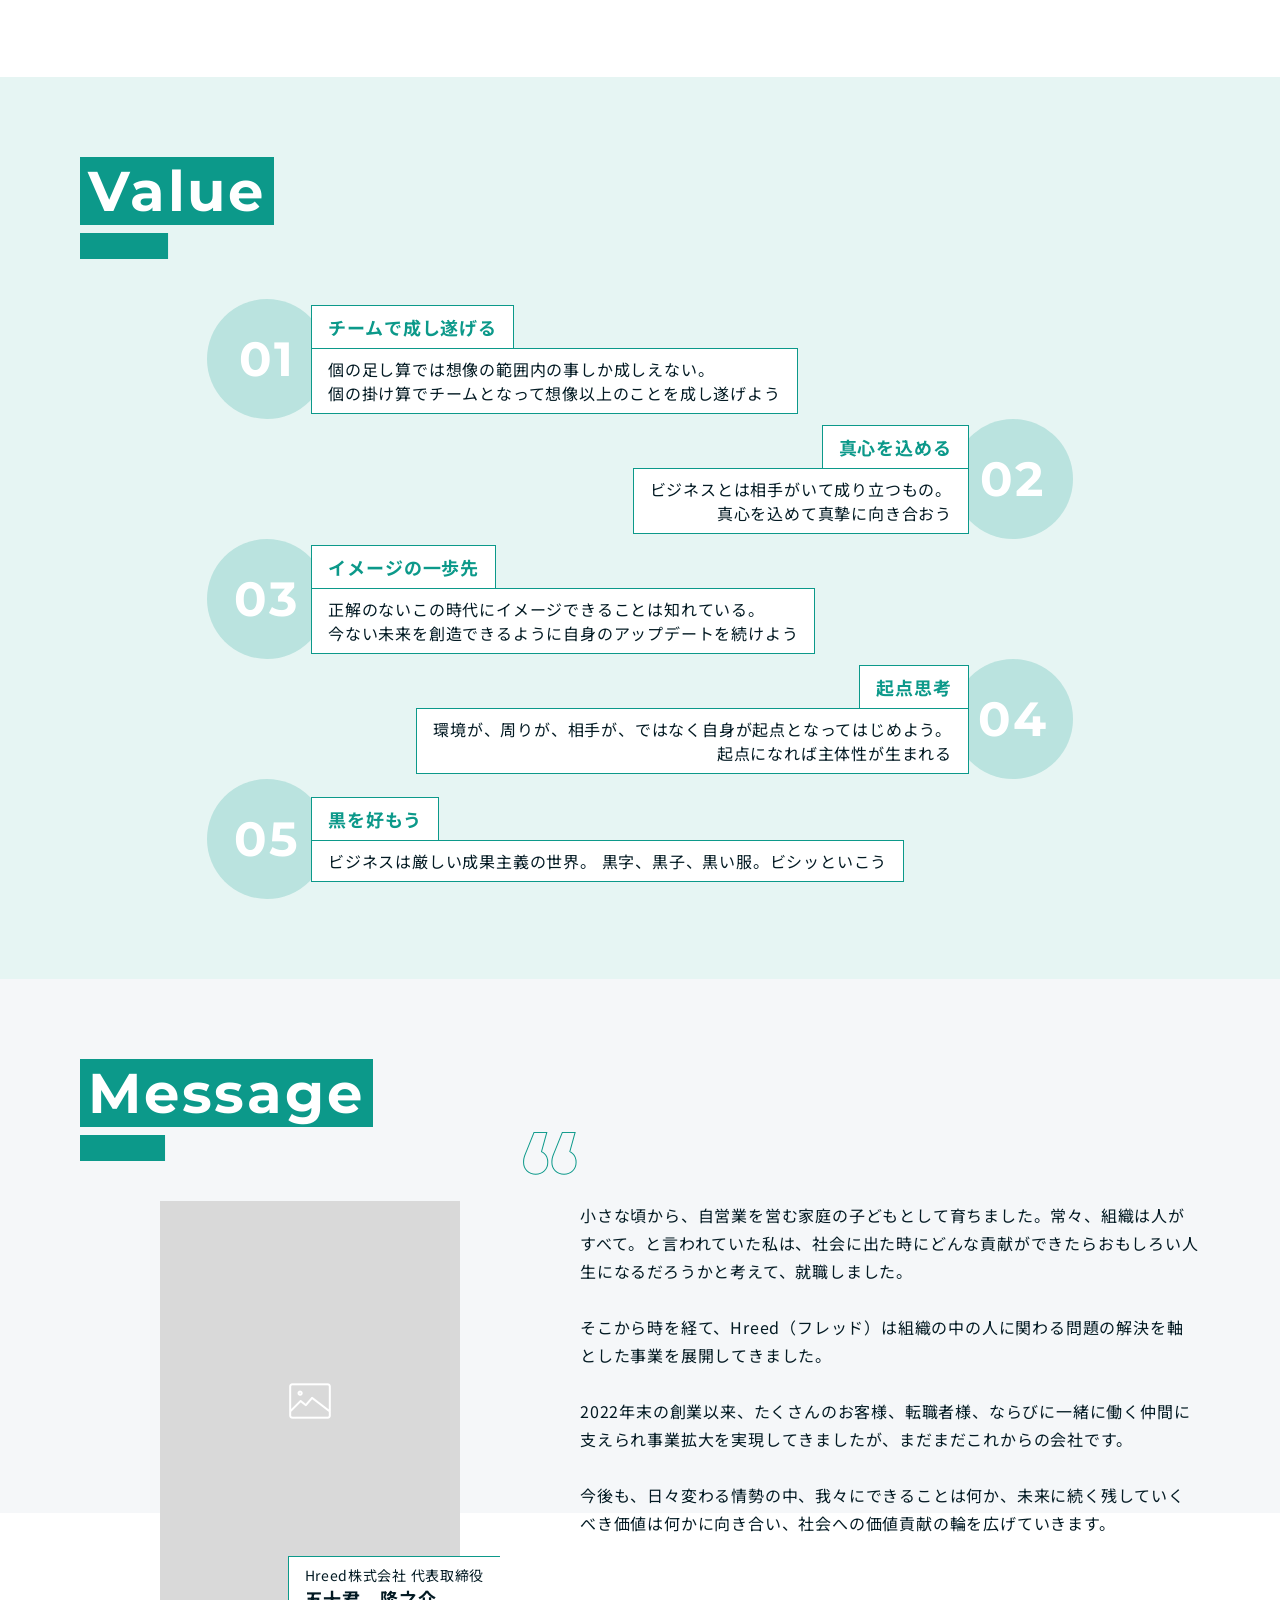
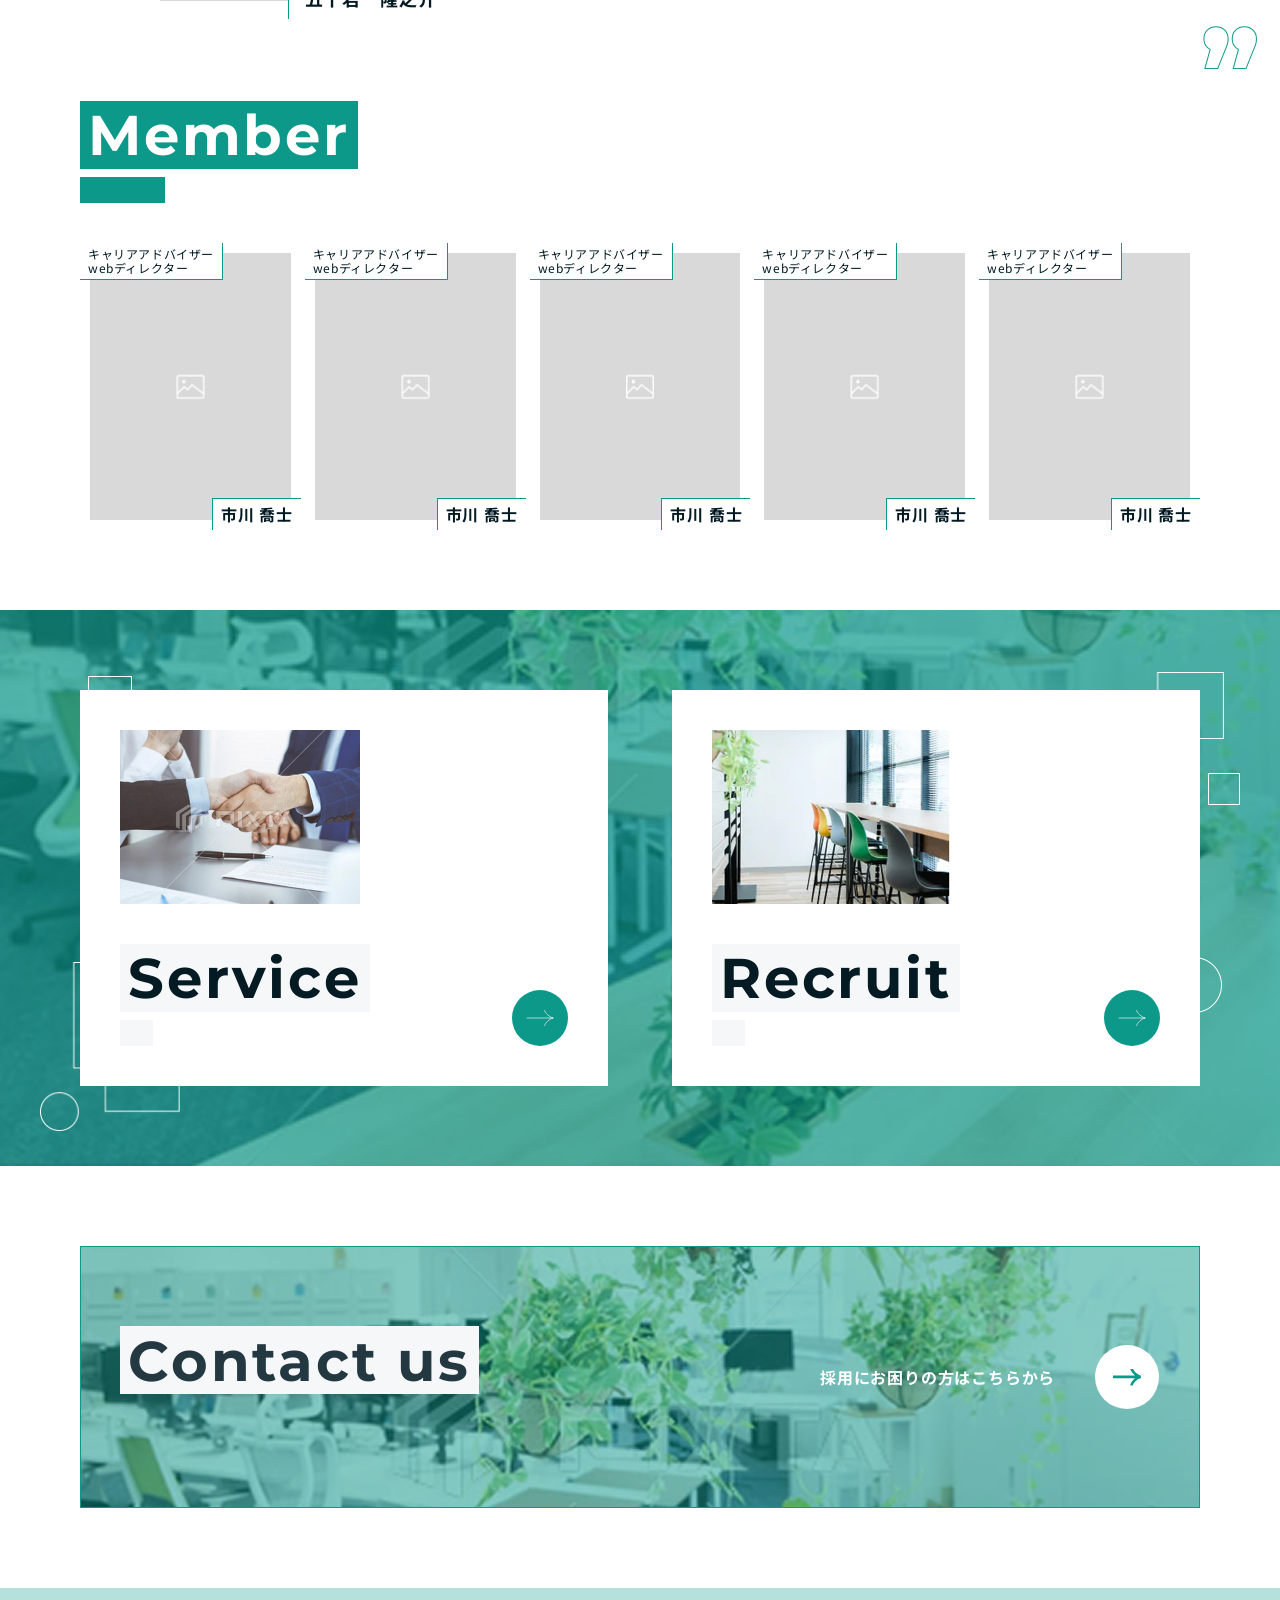
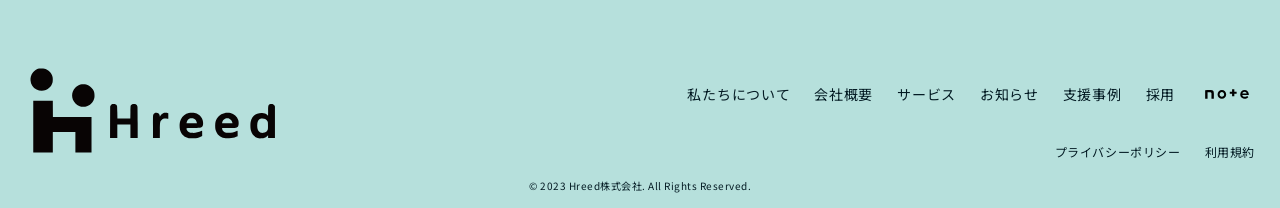
==== commit 7f67ae14: "header/CTA/FV下のお知らせの矢印をもっと見るボタンと同じスライド式に統一 header__contact・header__drawer-contact・cta-banner・mv__new" ====
--- a/about.html
+++ b/about.html
@@ -67,7 +67,13 @@
         <a href="https://note.com/" class="header__note" target="_blank" rel="noopener noreferrer">
           <img src="./img/common/icon-note.svg" alt="note">
         </a>
-        <a href="./contact.html" class="header__contact">Contact</a>
+        <a href="./contact.html" class="header__contact">
+          Contact
+          <span class="btn-more__arrow" aria-hidden="true">
+            <img src="./img/common/arrow-green.svg" alt="矢印アイコン" class="btn-more__arrow-icon btn-more__arrow-icon--current">
+            <img src="./img/common/arrow-green.svg" alt="" class="btn-more__arrow-icon btn-more__arrow-icon--next">
+          </span>
+        </a>
       </div>
 
       <button type="button" class="header__hamburger js-hamburger" aria-label="メニューを開閉する">
@@ -123,7 +129,13 @@
         <a href="https://note.com/" class="header__drawer-note" target="_blank" rel="noopener noreferrer">
           <img src="./img/common/icon-note.svg" alt="note">
         </a>
-        <a href="./contact.html" class="header__drawer-contact">Contact</a>
+        <a href="./contact.html" class="header__drawer-contact">
+          Contact
+          <span class="btn-more__arrow" aria-hidden="true">
+            <img src="./img/common/arrow-green.svg" alt="矢印アイコン" class="btn-more__arrow-icon btn-more__arrow-icon--current">
+            <img src="./img/common/arrow-green.svg" alt="" class="btn-more__arrow-icon btn-more__arrow-icon--next">
+          </span>
+        </a>
       </div>
     </div>
   </header>
@@ -634,8 +646,9 @@
   
             <div class="cta-banner__note">
               <p class="cta-banner__text">採用にお困りの方はこちらから</p>
-              <span class="arrow-btn">
-                <img src="./img/common/icon-arrow_wh.svg" alt="矢印アイコン">
+              <span class="btn-more__arrow" aria-hidden="true">
+                <img src="./img/common/arrow-green.svg" alt="矢印アイコン" class="btn-more__arrow-icon btn-more__arrow-icon--current">
+                <img src="./img/common/arrow-green.svg" alt="" class="btn-more__arrow-icon btn-more__arrow-icon--next">
               </span>
             </div>
           </div>
--- a/css/style.css
+++ b/css/style.css
@@ -218,6 +218,83 @@
 }
 
 /* ==================================================
+*  opening animation
+================================================== */
+html.is-opening,
+html.is-opening body {
+  overflow: hidden;
+}
+
+.opening {
+  position: fixed;
+  z-index: 9999;
+  top: 0;
+  right: 0;
+  bottom: 0;
+  left: 0;
+  display: grid;
+  background-color: #ffffff;
+}
+
+.opening__stage {
+  grid-area: 1/1;
+  width: 100%;
+  height: 100%;
+}
+
+.opening__stage canvas {
+  display: block;
+}
+
+.opening__loader {
+  grid-area: 1/1;
+  align-self: end;
+  justify-self: center;
+  padding-bottom: 14vh;
+  display: flex;
+  flex-direction: column;
+  align-items: center;
+  gap: 0.875rem;
+}
+@media screen and (max-width: 768px) {
+  .opening__loader {
+    padding-bottom: 10vh;
+  }
+}
+
+.opening__loader-percent {
+  display: flex;
+  align-items: baseline;
+  font-family: "Montserrat", sans-serif;
+  color: #031A23;
+  font-size: 1.25rem;
+  line-height: 1.2;
+  letter-spacing: 0.02em;
+  font-weight: 600;
+}
+
+.opening__loader-percent-sign {
+  margin-left: 0.125rem;
+  font-size: 0.75rem;
+  line-height: 1.3333333333;
+  letter-spacing: 0.02em;
+  font-weight: 500;
+}
+
+.opening__loader-bar {
+  overflow: hidden;
+  width: 10rem;
+  height: 0.125rem;
+  background-color: rgba(3, 26, 35, 0.12);
+}
+
+.opening__loader-bar-fill {
+  width: 0%;
+  height: 100%;
+  background-color: #031A23;
+}
+
+/* ==================================================
 *  header
 ================================================== */
 .header {
@@ -373,18 +450,6 @@
   line-height: 1.25;
   letter-spacing: 0.05em;
   font-weight: 700;
-}
-.header__contact::after {
-  content: "";
-  background-image: url(../img/common/icon-arrow_wh.svg);
-  background-size: 100%;
-  background-repeat: no-repeat;
-  display: inline-block;
-  width: 1.25rem;
-  height: 1.25rem;
-}
-.header__contact:hover {
-  opacity: 0.8;
 }
 
 .header__hamburger {
@@ -511,14 +576,22 @@
   letter-spacing: 0.05em;
   font-weight: 700;
 }
-.header__drawer-contact::after {
-  content: "";
-  background-image: url(../img/common/icon-arrow_wh.svg);
-  background-size: 100%;
-  background-repeat: no-repeat;
-  display: inline-block;
-  width: 1.25rem;
-  height: 1.25rem;
+
+.header__contact .btn-more__arrow,
+.header__drawer-contact .btn-more__arrow {
+  background-color: #ffffff;
+}
+
+.header__contact:hover .btn-more__arrow-icon--current,
+.header__drawer-contact:hover .btn-more__arrow-icon--current {
+  opacity: 0;
+  transform: translate(120%, -50%);
+}
+
+.header__contact:hover .btn-more__arrow-icon--next,
+.header__drawer-contact:hover .btn-more__arrow-icon--next {
+  opacity: 1;
+  transform: translate(-50%, -50%);
 }
 
 body.is-drawer-open {
@@ -1018,14 +1091,26 @@
   }
 }
 
-.cta-banner__note .arrow-btn {
-  max-width: 4rem;
-  width: 100%;
-}
-@media screen and (max-width: 768px) {
-  .cta-banner__note .arrow-btn {
-    max-width: 2.75rem;
-  }
+.cta-banner__note .btn-more__arrow {
+  width: 4rem;
+  height: 4rem;
+  background-color: #ffffff;
+}
+@media screen and (max-width: 768px) {
+  .cta-banner__note .btn-more__arrow {
+    width: 2.75rem;
+    height: 2.75rem;
+  }
+}
+
+.cta-banner__link:hover .btn-more__arrow-icon--current {
+  opacity: 0;
+  transform: translate(120%, -50%);
+}
+
+.cta-banner__link:hover .btn-more__arrow-icon--next {
+  opacity: 1;
+  transform: translate(-50%, -50%);
 }
 
 /* ==================================================
@@ -1399,14 +1484,8 @@
 }
 
 .mv__news-arrow {
-  display: flex;
-  align-items: center;
-  justify-content: center;
   width: 2rem;
   height: 2rem;
-  border-radius: 50%;
-  background-color: #0c998a;
-  color: #ffffff;
   margin-top: 0.75rem;
   margin-left: auto;
 }
@@ -1415,6 +1494,16 @@
     width: 1.625rem;
     height: 1.625rem;
   }
+}
+
+.mv__news:hover .btn-more__arrow-icon--current {
+  opacity: 0;
+  transform: translate(120%, -50%);
+}
+
+.mv__news:hover .btn-more__arrow-icon--next {
+  opacity: 1;
+  transform: translate(-50%, -50%);
 }
 
 /*--------------------------------
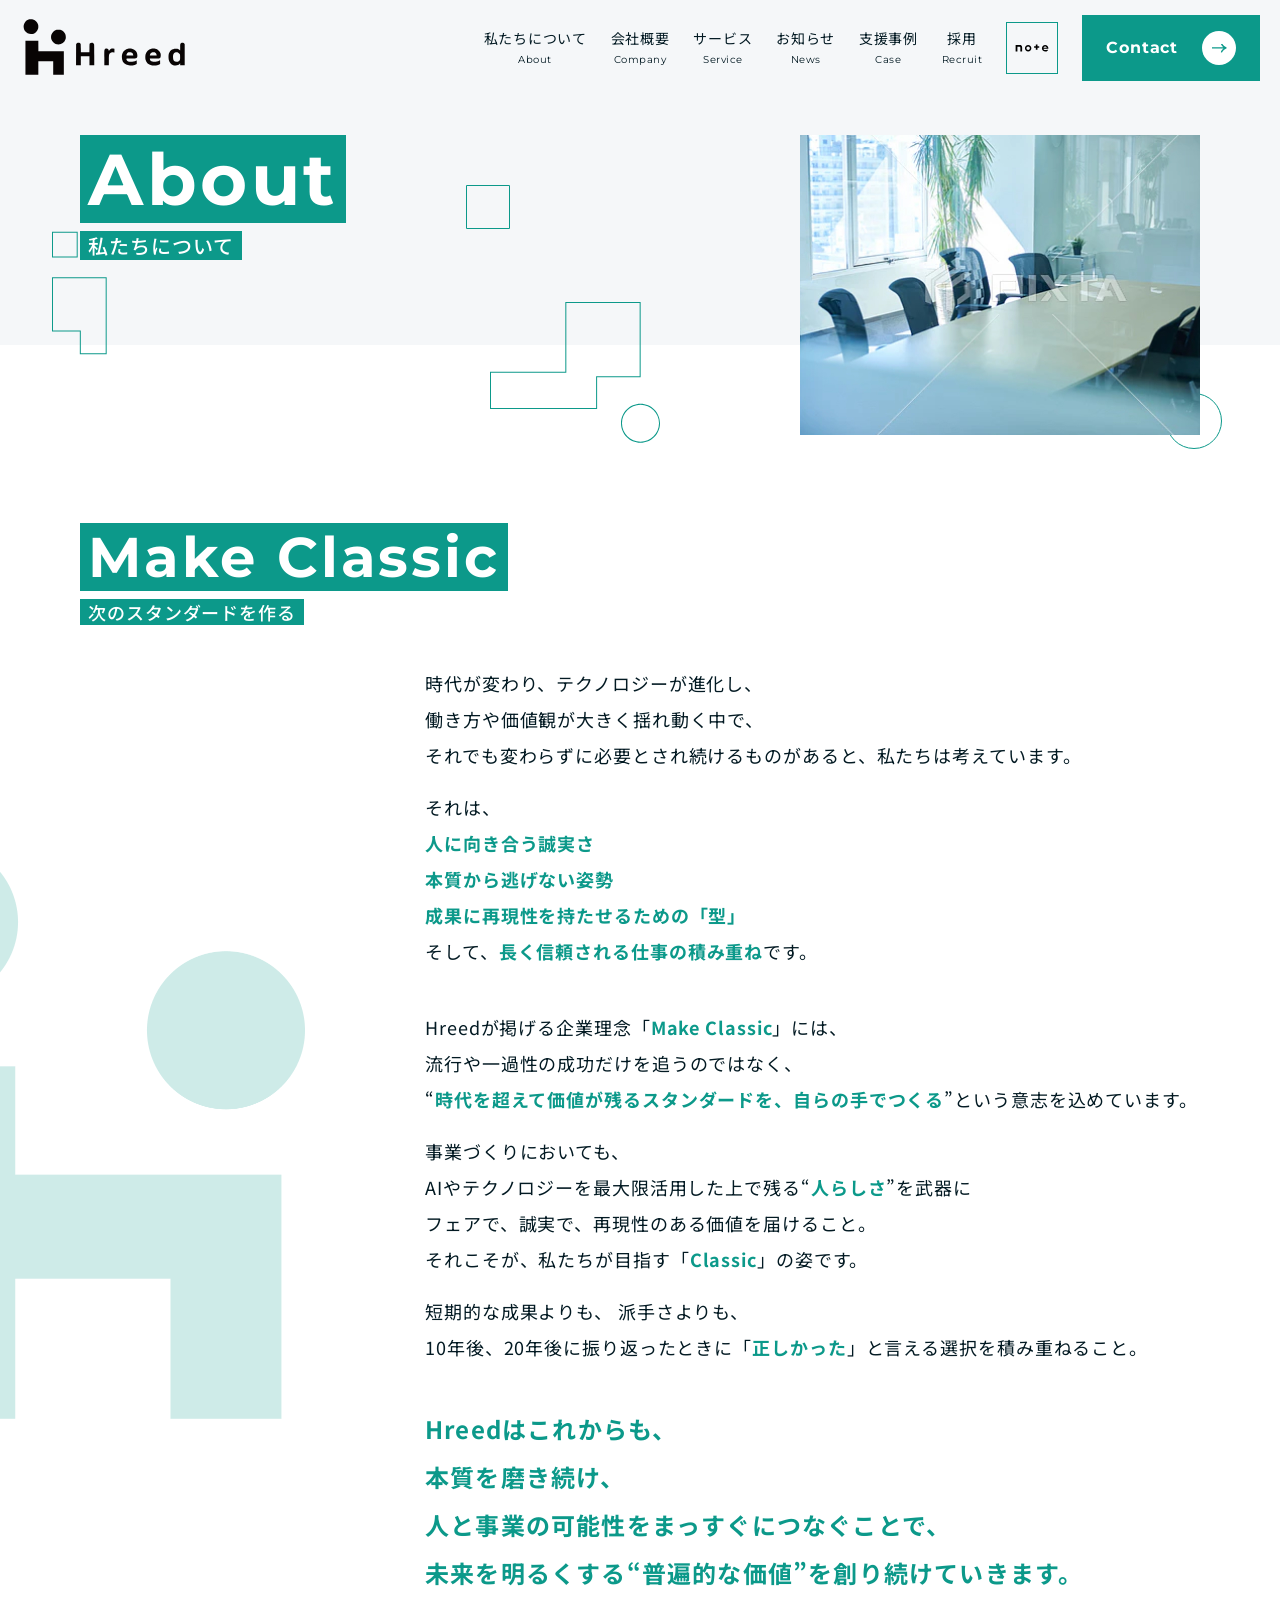
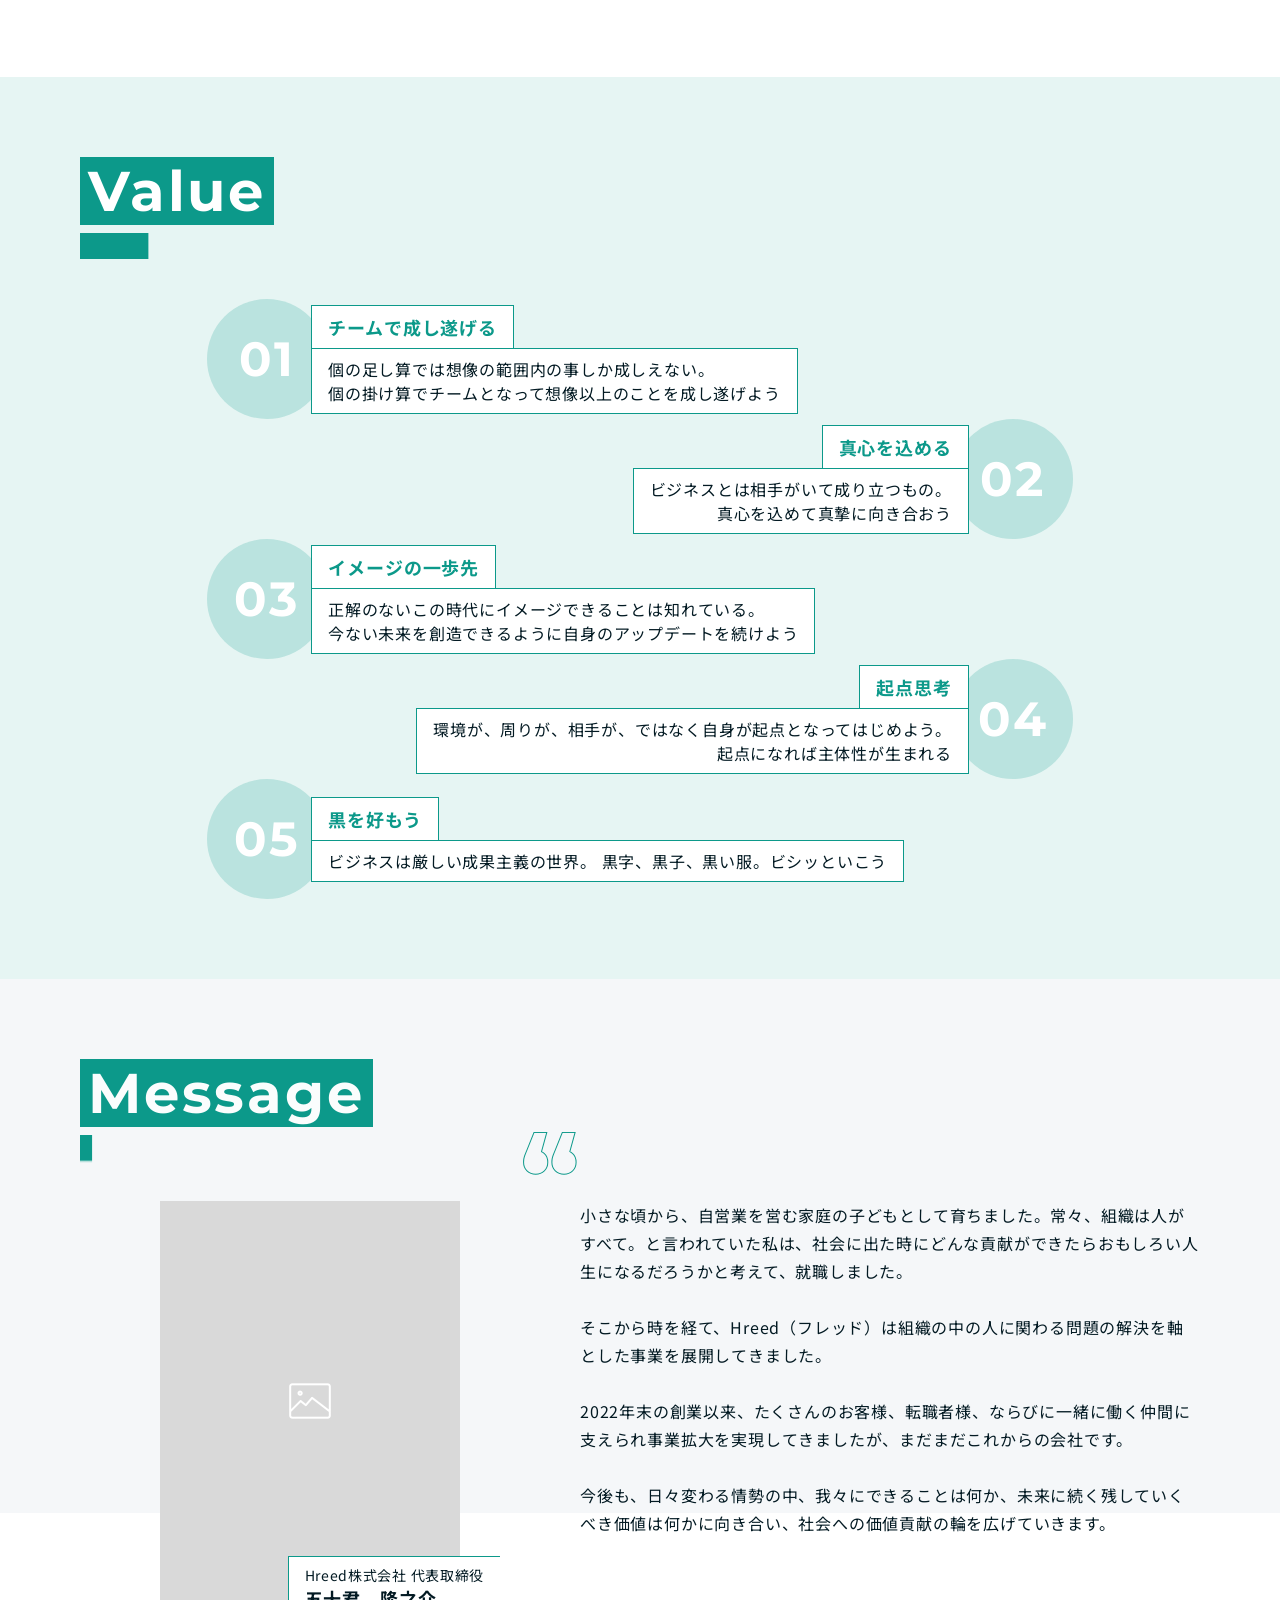
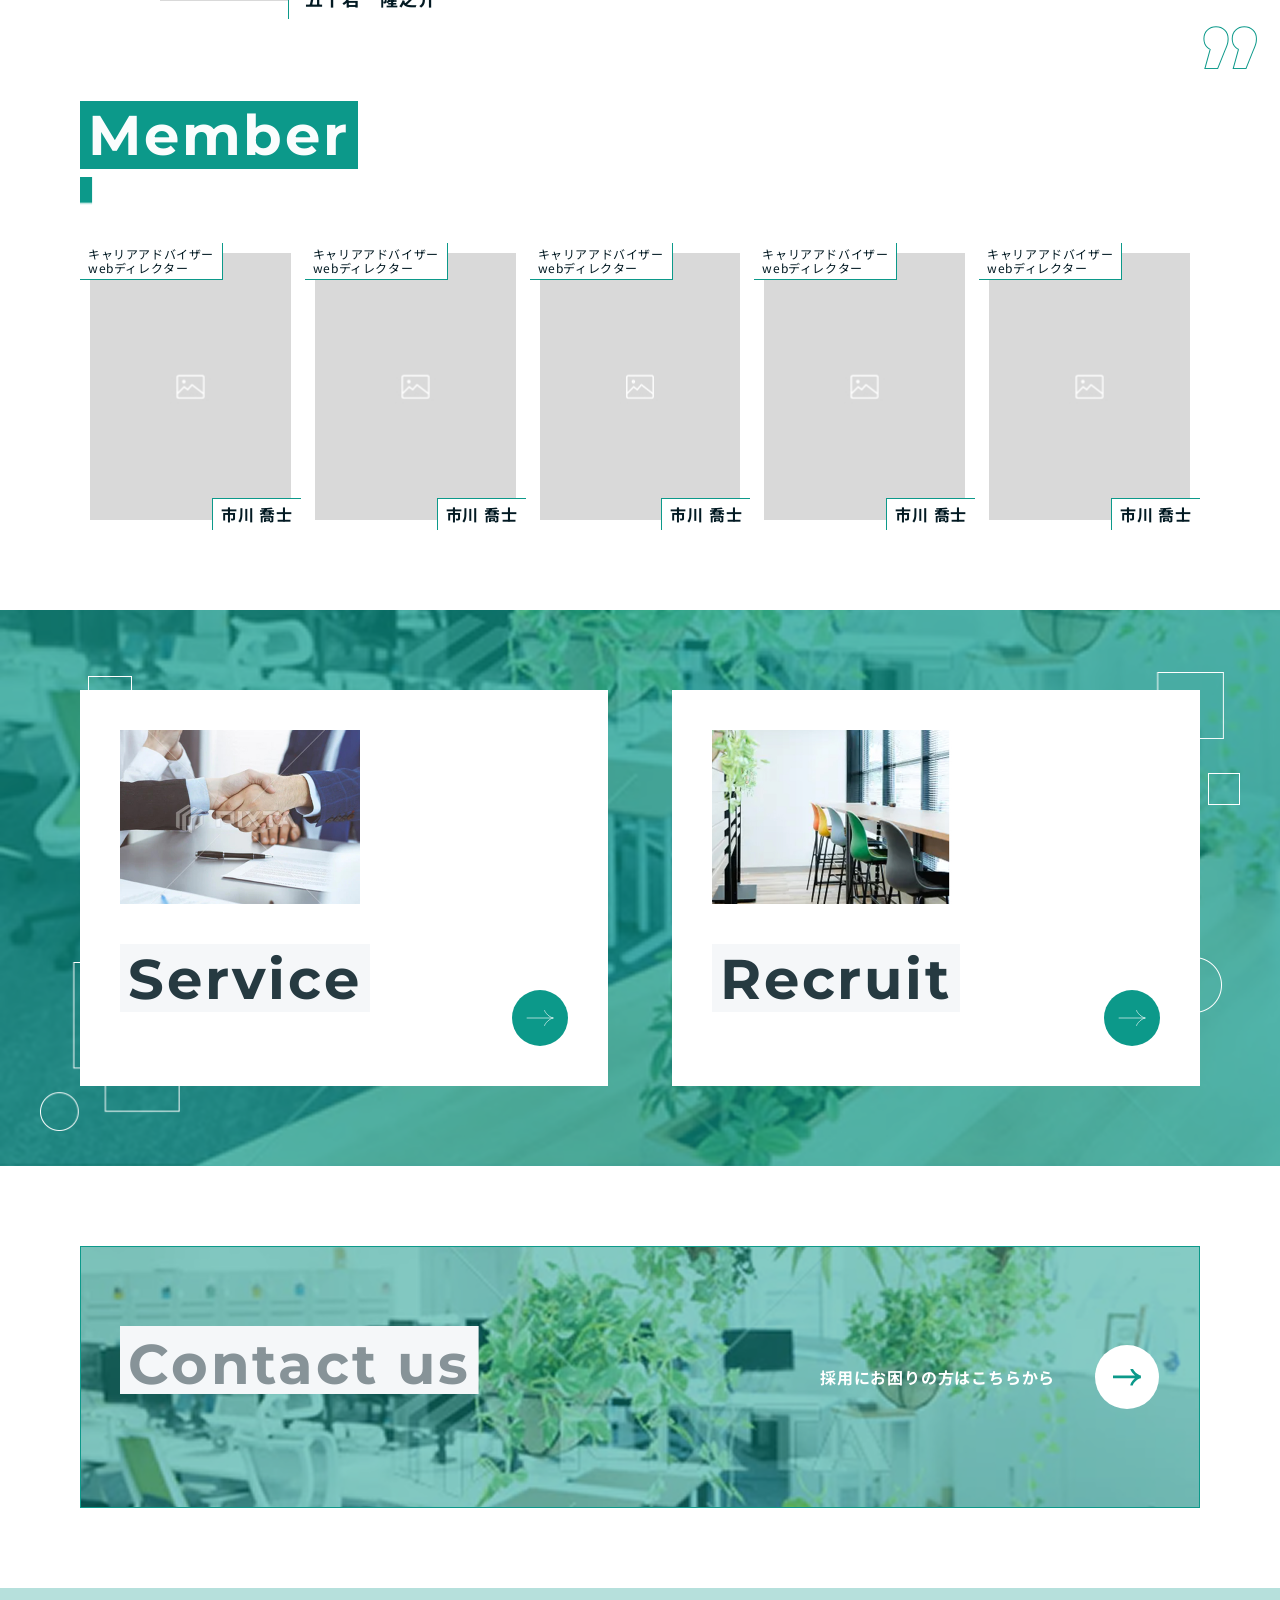
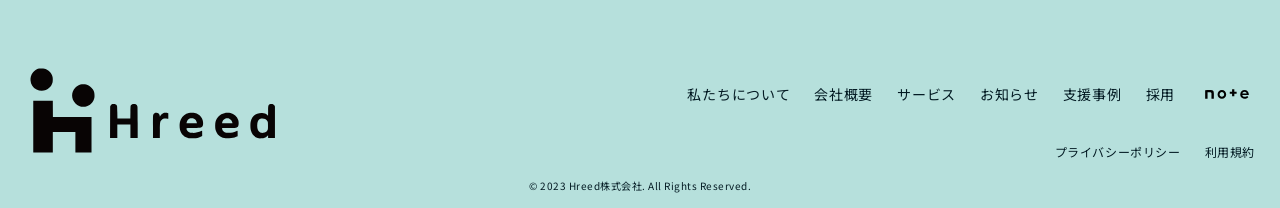
==== commit 8bbd3fa2: "下層ページFVのあしらい(lower-mv__deco)にマウス連動パララックスと線描画アニメーションを追加 - オープニングアニメーションのロゴと同じ考え方で、マウス位置に応じて   4つのあしらい" ====
--- a/about.html
+++ b/about.html
@@ -161,10 +161,10 @@
           <path d="M169 121.143C169 110.925 160.717 102.643 150.5 102.643C140.283 102.643 132 110.925 132 121.143C132 131.36 140.283 139.643 150.5 139.643V140.643C139.73 140.643 131 131.912 131 121.143C131 110.373 139.73 101.643 150.5 101.643C161.27 101.643 170 110.373 170 121.143C170 131.912 161.27 140.643 150.5 140.643V139.643C160.717 139.643 169 131.36 169 121.143Z" fill="#0C998A"/>
         </svg>
         <svg width="44" height="44" viewBox="0 0 44 44" fill="none" xmlns="http://www.w3.org/2000/svg" class="lower-mv__deco lower-mv__deco--03" aria-hidden="true">
-          <rect x="0.5" y="0.5" width="43" height="43" stroke="#0C998A"/>
+          <rect class="js-draw" x="0.5" y="0.5" width="43" height="43" stroke="#0C998A"/>
         </svg>
         <svg width="56" height="56" viewBox="0 0 56 56" fill="none" xmlns="http://www.w3.org/2000/svg" class="lower-mv__deco lower-mv__deco--04" aria-hidden="true">
-          <circle cx="28" cy="28" r="27.5" stroke="#0C998A"/>
+          <circle class="js-draw" cx="28" cy="28" r="27.5" stroke="#0C998A"/>
         </svg>
       </div>
     </section>
--- a/css/style.css
+++ b/css/style.css
@@ -225,6 +225,10 @@
   overflow: hidden;
 }
 
+html.no-opening .opening {
+  display: none;
+}
+
 .opening {
   position: fixed;
   z-index: 9999;
@@ -707,6 +711,7 @@
   display: block;
   pointer-events: none;
   z-index: 0;
+  will-change: transform;
 }
 
 .lower-mv__deco--01 {
@@ -1377,6 +1382,11 @@
   }
 }
 
+.mv__head-text,
+.mv__tag-text {
+  display: inline-block;
+}
+
 .mv__row {
   display: flex;
   align-items: flex-start;
@@ -1425,11 +1435,53 @@
   grid-area: 1/1;
   width: 100%;
   aspect-ratio: 1020/535;
+  position: relative;
+  overflow: hidden;
+}
+
+.mv__photo .swiper-wrapper {
+  height: 100%;
+}
+
+.mv__photo-slide {
+  position: absolute !important;
+  inset: 0;
+  width: 100%;
+  height: 100%;
+  opacity: 1 !important;
+  transform: none !important;
+  z-index: 1;
+  clip-path: circle(0% at 100% 0%);
+  transition: clip-path 0s linear 1.1s !important;
+}
+
+.mv__photo-slide.swiper-slide-active {
+  z-index: 2;
+}
+
+.mv__photo.is-ready .mv__photo-slide.swiper-slide-active {
+  clip-path: circle(150% at 100% 0%) !important;
+  transition: clip-path 1.1s cubic-bezier(0.65, 0, 0.35, 1) !important;
+}
+
+.mv__photo-img {
+  width: 100%;
+  height: 100%;
   object-fit: cover;
+  display: block;
+  transform: scale(1);
+  transform-origin: center;
+  transition: transform 0s linear 1.1s !important;
+}
+
+.mv__photo.is-ready .mv__photo-slide.swiper-slide-active .mv__photo-img {
+  transform: scale(1.08) !important;
+  transition: transform 6s ease-out !important;
 }
 
 .mv__news {
   grid-area: 1/1;
+  z-index: 2;
   align-self: end;
   justify-self: end;
   width: 32%;
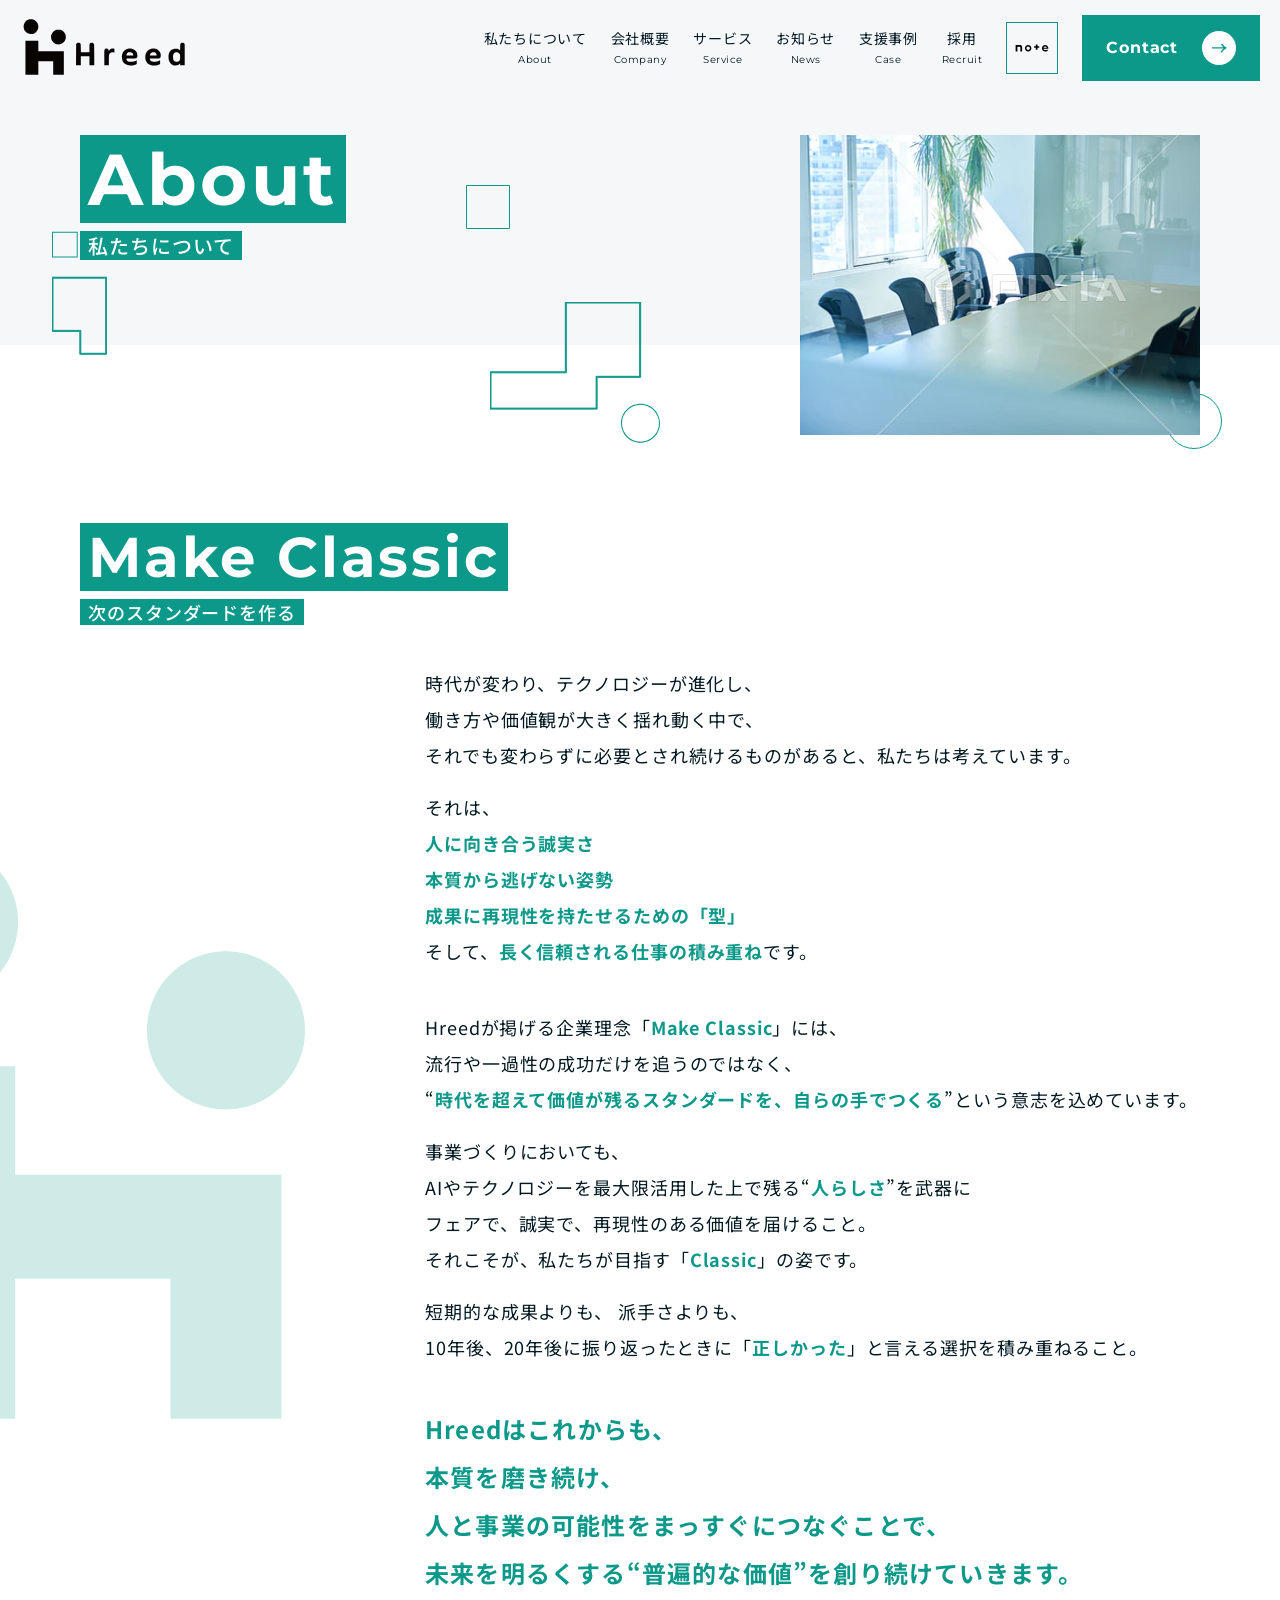
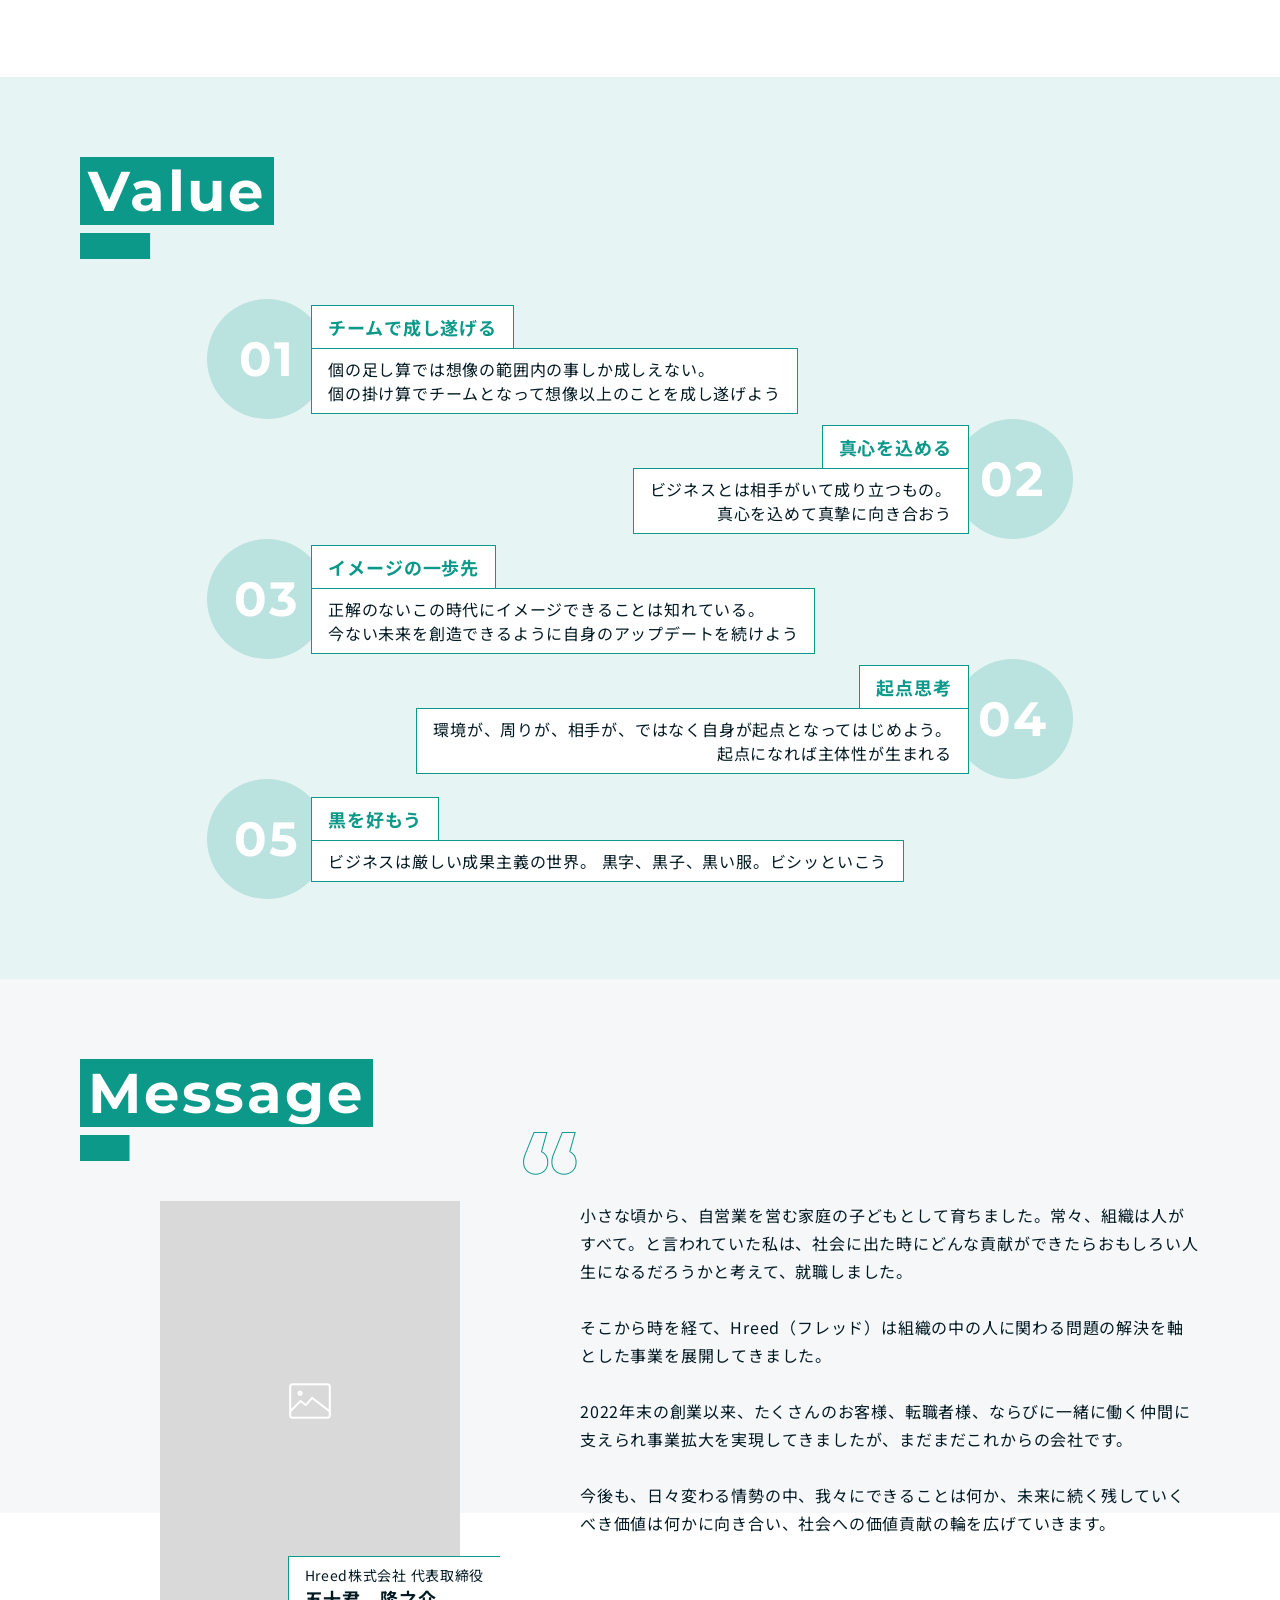
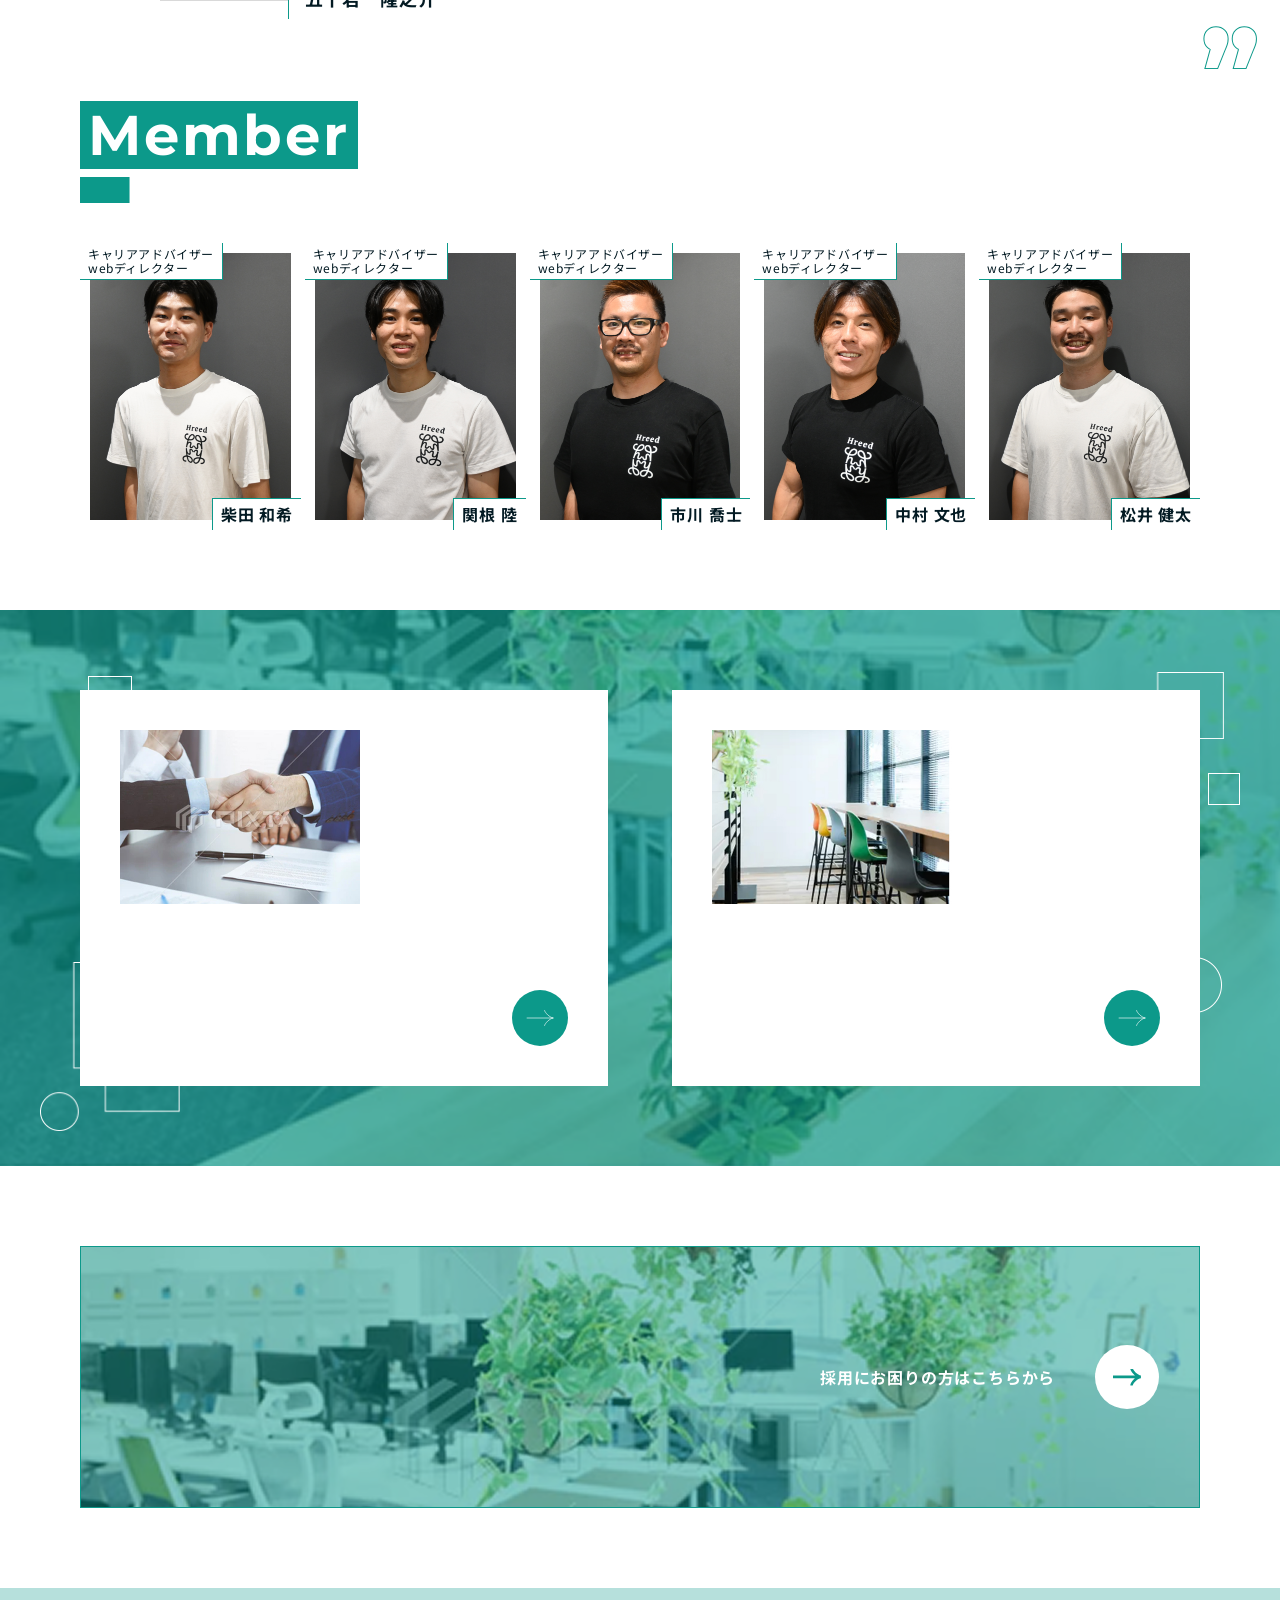
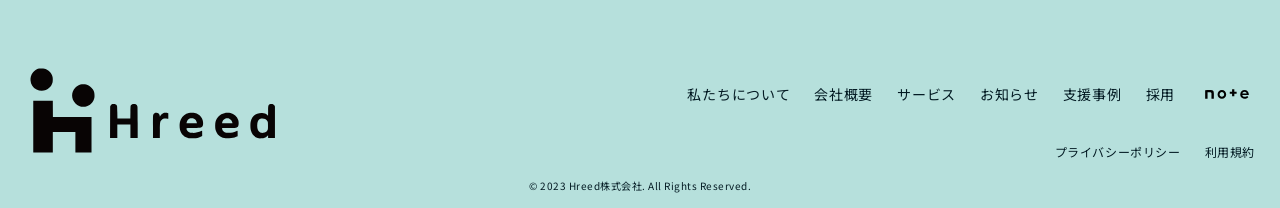
==== commit 91e5041c: "About: メンバー写真・プロフィールを実写真に差し替え、下層MV演出を統一 - メンバー一覧・モーダルの写真とお名前を、柴田和希/関根陸/市川喬士/   中村文也/松井健太の実写真(トリミング済み" ====
--- a/about.html
+++ b/about.html
@@ -153,11 +153,11 @@
         </div>
 
         <svg width="56" height="124" viewBox="0 0 56 124" fill="none" xmlns="http://www.w3.org/2000/svg" class="lower-mv__deco lower-mv__deco--01" aria-hidden="true">
-          <path d="M55.3379 46V124H28.1641V100.852H0V46H55.3379ZM29.1641 123H54.3379V47H1V99.8516H29.1641V123Z" fill="#0C998A"/>
+          <path class="js-draw" d="M55.3379 46V124H28.1641V100.852H0V46H55.3379ZM29.1641 123H54.3379V47H1V99.8516H29.1641V123Z" fill="#0C998A" stroke="#0C998A"/>
           <path d="M26 0V26H0V0H26ZM1 25H25V1H1V25Z" fill="#0C998A"/>
         </svg>
         <svg width="170" height="141" viewBox="0 0 170 141" fill="none" xmlns="http://www.w3.org/2000/svg" class="lower-mv__deco lower-mv__deco--02" aria-hidden="true">
-          <path d="M75.3252 69.7969V0H150.65V75.3252H107.114V107.114H0V69.7969H75.3252ZM76.3252 70.7969H1V106.114H106.114V74.3252H149.65V1H76.3252V70.7969Z" fill="#0C998A"/>
+          <path class="js-draw" d="M75.3252 69.7969V0H150.65V75.3252H107.114V107.114H0V69.7969H75.3252ZM76.3252 70.7969H1V106.114H106.114V74.3252H149.65V1H76.3252V70.7969Z" fill="#0C998A" stroke="#0C998A"/>
           <path d="M169 121.143C169 110.925 160.717 102.643 150.5 102.643C140.283 102.643 132 110.925 132 121.143C132 131.36 140.283 139.643 150.5 139.643V140.643C139.73 140.643 131 131.912 131 121.143C131 110.373 139.73 101.643 150.5 101.643C161.27 101.643 170 110.373 170 121.143C170 131.912 161.27 140.643 150.5 140.643V139.643C160.717 139.643 169 131.36 169 121.143Z" fill="#0C998A"/>
         </svg>
         <svg width="44" height="44" viewBox="0 0 44 44" fill="none" xmlns="http://www.w3.org/2000/svg" class="lower-mv__deco lower-mv__deco--03" aria-hidden="true">
@@ -339,27 +339,27 @@
           <li class="about-member__item">
             <a href="javascript:void(0);" class="about-member__card js-modal-open" data-target="member-modal01">
               <div class="about-member__photo">
-                <img src="./img/about/member.jpg" alt="メンバー写真">
+                <img src="./img/about/shibata.JPG" alt="柴田和希">
               </div>
               <p class="about-member__role">キャリアアドバイザー<br>webディレクター</p>
-              <p class="about-member__name">市川 喬士</p>
+              <p class="about-member__name">柴田 和希</p>
             </a>
           </li>
 
           <li class="about-member__item">
             <a href="javascript:void(0);" class="about-member__card js-modal-open" data-target="member-modal02">
               <div class="about-member__photo">
-                <img src="./img/about/member.jpg" alt="メンバー写真">
+                <img src="./img/about/sekine.JPG" alt="関根陸">
               </div>
               <p class="about-member__role">キャリアアドバイザー<br>webディレクター</p>
-              <p class="about-member__name">市川 喬士</p>
+              <p class="about-member__name">関根 陸</p>
             </a>
           </li>
 
           <li class="about-member__item">
             <a href="javascript:void(0);" class="about-member__card js-modal-open" data-target="member-modal03">
               <div class="about-member__photo">
-                <img src="./img/about/member.jpg" alt="メンバー写真">
+                <img src="./img/about/ichikawa.JPG" alt="市川喬士">
               </div>
               <p class="about-member__role">キャリアアドバイザー<br>webディレクター</p>
               <p class="about-member__name">市川 喬士</p>
@@ -369,20 +369,20 @@
           <li class="about-member__item">
             <a href="javascript:void(0);" class="about-member__card js-modal-open" data-target="member-modal04">
               <div class="about-member__photo">
-                <img src="./img/about/member.jpg" alt="メンバー写真">
+                <img src="./img/about/nakamura.JPG" alt="中村文也">
               </div>
               <p class="about-member__role">キャリアアドバイザー<br>webディレクター</p>
-              <p class="about-member__name">市川 喬士</p>
+              <p class="about-member__name">中村 文也</p>
             </a>
           </li>
 
           <li class="about-member__item">
             <a href="javascript:void(0);" class="about-member__card js-modal-open" data-target="member-modal05">
               <div class="about-member__photo">
-                <img src="./img/about/member.jpg" alt="メンバー写真">
+                <img src="./img/about/matsui.JPG" alt="松井健太">
               </div>
               <p class="about-member__role">キャリアアドバイザー<br>webディレクター</p>
-              <p class="about-member__name">市川 喬士</p>
+              <p class="about-member__name">松井 健太</p>
             </a>
           </li>
         </ul>
@@ -395,17 +395,17 @@
           <button type="button" class="modal__close js-modal-close" aria-label="閉じる">
             <span></span><span></span>
           </button>
-    
+
           <div class="modal__row">
             <div class="modal__photo">
-              <img src="./img/about/member.jpg" alt="メンバー写真">
-            </div>
-    
+              <img src="./img/about/shibata.JPG" alt="柴田和希">
+            </div>
+
             <div class="modal__info">
               <p class="modal__role">キャリアアドバイザー、webディレクター</p>
               <p class="modal__name">
-                市川 喬士
-                <span class="modal__name-en">Takashi Ichikawa</span>
+                柴田 和希
+                <span class="modal__name-en">Kazuki Shibata</span>
               </p>
     
               <div class="modal__profile">
@@ -434,17 +434,17 @@
           <button type="button" class="modal__close js-modal-close" aria-label="閉じる">
             <span></span><span></span>
           </button>
-    
+
           <div class="modal__row">
             <div class="modal__photo">
-              <img src="./img/about/member.jpg" alt="メンバー写真">
-            </div>
-    
+              <img src="./img/about/sekine.JPG" alt="関根陸">
+            </div>
+
             <div class="modal__info">
               <p class="modal__role">キャリアアドバイザー、webディレクター</p>
               <p class="modal__name">
-                市川 喬士
-                <span class="modal__name-en">Takashi Ichikawa</span>
+                関根 陸
+                <span class="modal__name-en">Riku Sekine</span>
               </p>
     
               <div class="modal__profile">
@@ -473,10 +473,10 @@
           <button type="button" class="modal__close js-modal-close" aria-label="閉じる">
             <span></span><span></span>
           </button>
-    
+
           <div class="modal__row">
             <div class="modal__photo">
-              <img src="./img/about/member.jpg" alt="メンバー写真">
+              <img src="./img/about/ichikawa.JPG" alt="市川喬士">
             </div>
     
             <div class="modal__info">
@@ -512,17 +512,17 @@
           <button type="button" class="modal__close js-modal-close" aria-label="閉じる">
             <span></span><span></span>
           </button>
-    
+
           <div class="modal__row">
             <div class="modal__photo">
-              <img src="./img/about/member.jpg" alt="メンバー写真">
-            </div>
-    
+              <img src="./img/about/nakamura.JPG" alt="中村文也">
+            </div>
+
             <div class="modal__info">
               <p class="modal__role">キャリアアドバイザー、webディレクター</p>
               <p class="modal__name">
-                市川 喬士
-                <span class="modal__name-en">Takashi Ichikawa</span>
+                中村 文也
+                <span class="modal__name-en">Fumiya Nakamura</span>
               </p>
     
               <div class="modal__profile">
@@ -551,17 +551,17 @@
           <button type="button" class="modal__close js-modal-close" aria-label="閉じる">
             <span></span><span></span>
           </button>
-    
+
           <div class="modal__row">
             <div class="modal__photo">
-              <img src="./img/about/member.jpg" alt="メンバー写真">
-            </div>
-    
+              <img src="./img/about/matsui.JPG" alt="松井健太">
+            </div>
+
             <div class="modal__info">
               <p class="modal__role">キャリアアドバイザー、webディレクター</p>
               <p class="modal__name">
-                市川 喬士
-                <span class="modal__name-en">Takashi Ichikawa</span>
+                松井 健太
+                <span class="modal__name-en">Kenta Matsui</span>
               </p>
     
               <div class="modal__profile">
--- a/css/style.css
+++ b/css/style.css
@@ -1969,15 +1969,21 @@
   position: absolute;
   top: 0;
   left: 0;
+  z-index: 1;
   border-right: 1px solid #0c998a;
   border-bottom: 1px solid #0c998a;
+}
+
+.case__photo-frame {
+  display: block;
+  overflow: hidden;
+  border: 1px solid #0c998a;
 }
 
 .case__photo {
   width: 100%;
   aspect-ratio: 532/308;
   object-fit: cover;
-  border: 1px solid #0c998a;
 }
 
 .case__card-title {
@@ -3942,6 +3948,128 @@
 }
 
 /* ==================================================
+*  case list page
+================================================== */
+/* ---------- filter ---------- */
+.case-list__filter {
+  display: flex;
+  flex-wrap: wrap;
+  justify-content: center;
+  gap: 1rem;
+}
+@media screen and (max-width: 768px) {
+  .case-list__filter {
+    gap: 0.5rem;
+  }
+}
+
+.case-list__filter-link {
+  display: inline-flex;
+  align-items: center;
+  justify-content: center;
+  padding: 0.4375rem 0.9375rem;
+  border: 1px solid #0c998a;
+  background-color: #ffffff;
+  color: #031A23;
+  font-size: 1rem;
+  line-height: 1.4375;
+  letter-spacing: 0.05em;
+  font-weight: 500;
+}
+.case-list__filter-link.is-active {
+  background-color: #0c998a;
+  color: #ffffff;
+}
+@media screen and (max-width: 768px) {
+  .case-list__filter-link {
+    padding: 0.5rem 1rem;
+    font-size: 0.75rem;
+    line-height: 1.5;
+    letter-spacing: 0.05em;
+    font-weight: 500;
+  }
+}
+
+/* ---------- grid（トップページのcase__cardを再利用、案内列のオフセットなしで揃える） ---------- */
+.case-list__grid {
+  margin-top: 5rem;
+}
+@media screen and (max-width: 768px) {
+  .case-list__grid {
+    margin-top: 3.75rem;
+  }
+}
+
+/* ---------- pagination ---------- */
+.case-pagination {
+  margin-top: 5rem;
+  display: flex;
+  align-items: center;
+  justify-content: center;
+  gap: 1.5rem;
+}
+@media screen and (max-width: 768px) {
+  .case-pagination {
+    margin-top: 2.5rem;
+    gap: 0.75rem;
+  }
+}
+
+.case-pagination__arrow {
+  flex-shrink: 0;
+  width: 1.5rem;
+  height: 1.5rem;
+  display: block;
+  background-color: #0c998a;
+  border-radius: 50%;
+}
+.case-pagination__arrow.is-disabled {
+  opacity: 0.2;
+  pointer-events: none;
+}
+@media screen and (max-width: 768px) {
+  .case-pagination__arrow {
+    width: 1.25rem;
+    height: 1.25rem;
+  }
+}
+
+.case-pagination__list {
+  display: flex;
+  align-items: center;
+  gap: 1.5rem;
+  margin: 0 1rem;
+}
+@media screen and (max-width: 768px) {
+  .case-pagination__list {
+    gap: 1.25rem;
+    margin: 0 0.5rem;
+  }
+}
+
+.case-pagination__link {
+  display: inline-flex;
+  align-items: center;
+  justify-content: center;
+  color: #031A23;
+  font-size: 1.25rem;
+  line-height: 1.45;
+  letter-spacing: 0em;
+  font-weight: 700;
+}
+.case-pagination__link.is-current {
+  color: #0c998a;
+}
+@media screen and (max-width: 768px) {
+  .case-pagination__link {
+    font-size: 0.9375rem;
+    line-height: 1.3333333333;
+    letter-spacing: 0.05em;
+    font-weight: 700;
+  }
+}
+
+/* ==================================================
 *  case detail page
 ================================================== */
 /* ---------- hero（装飾なし・専用のメインビュー） ---------- */
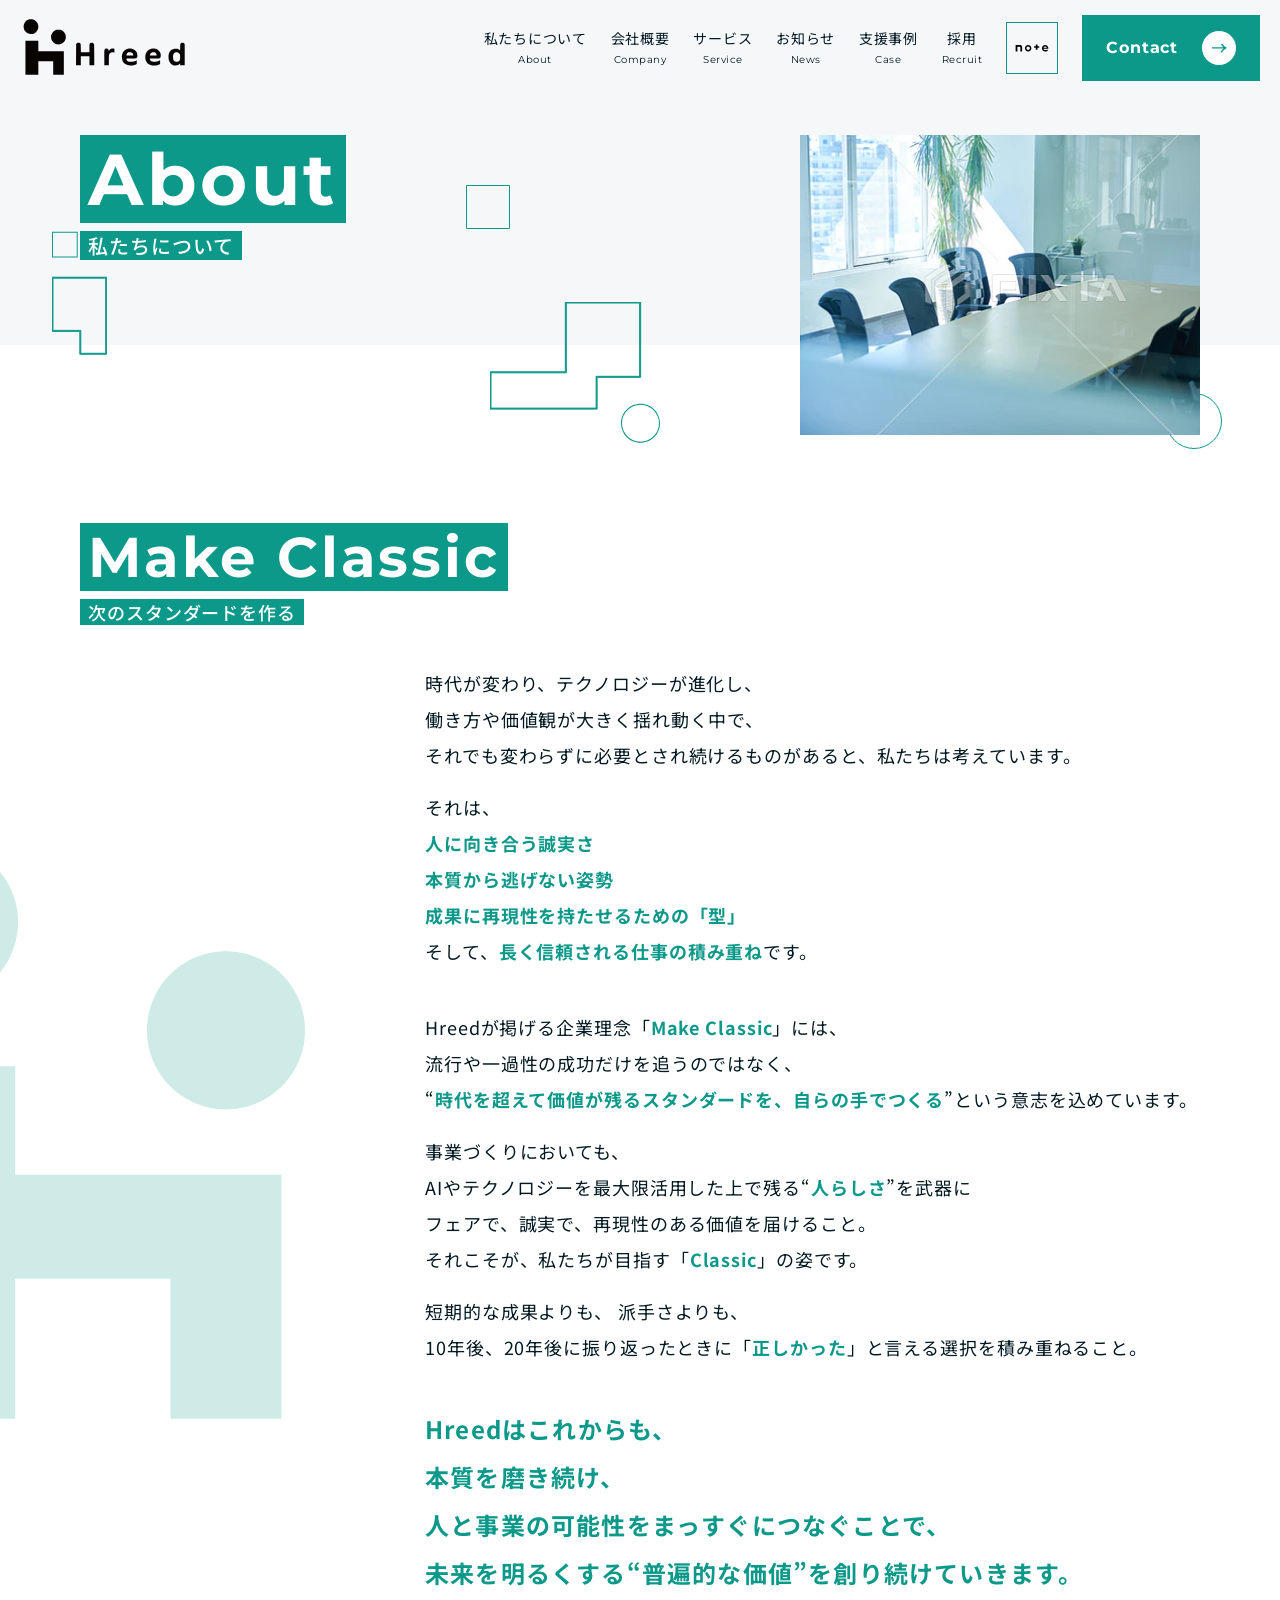
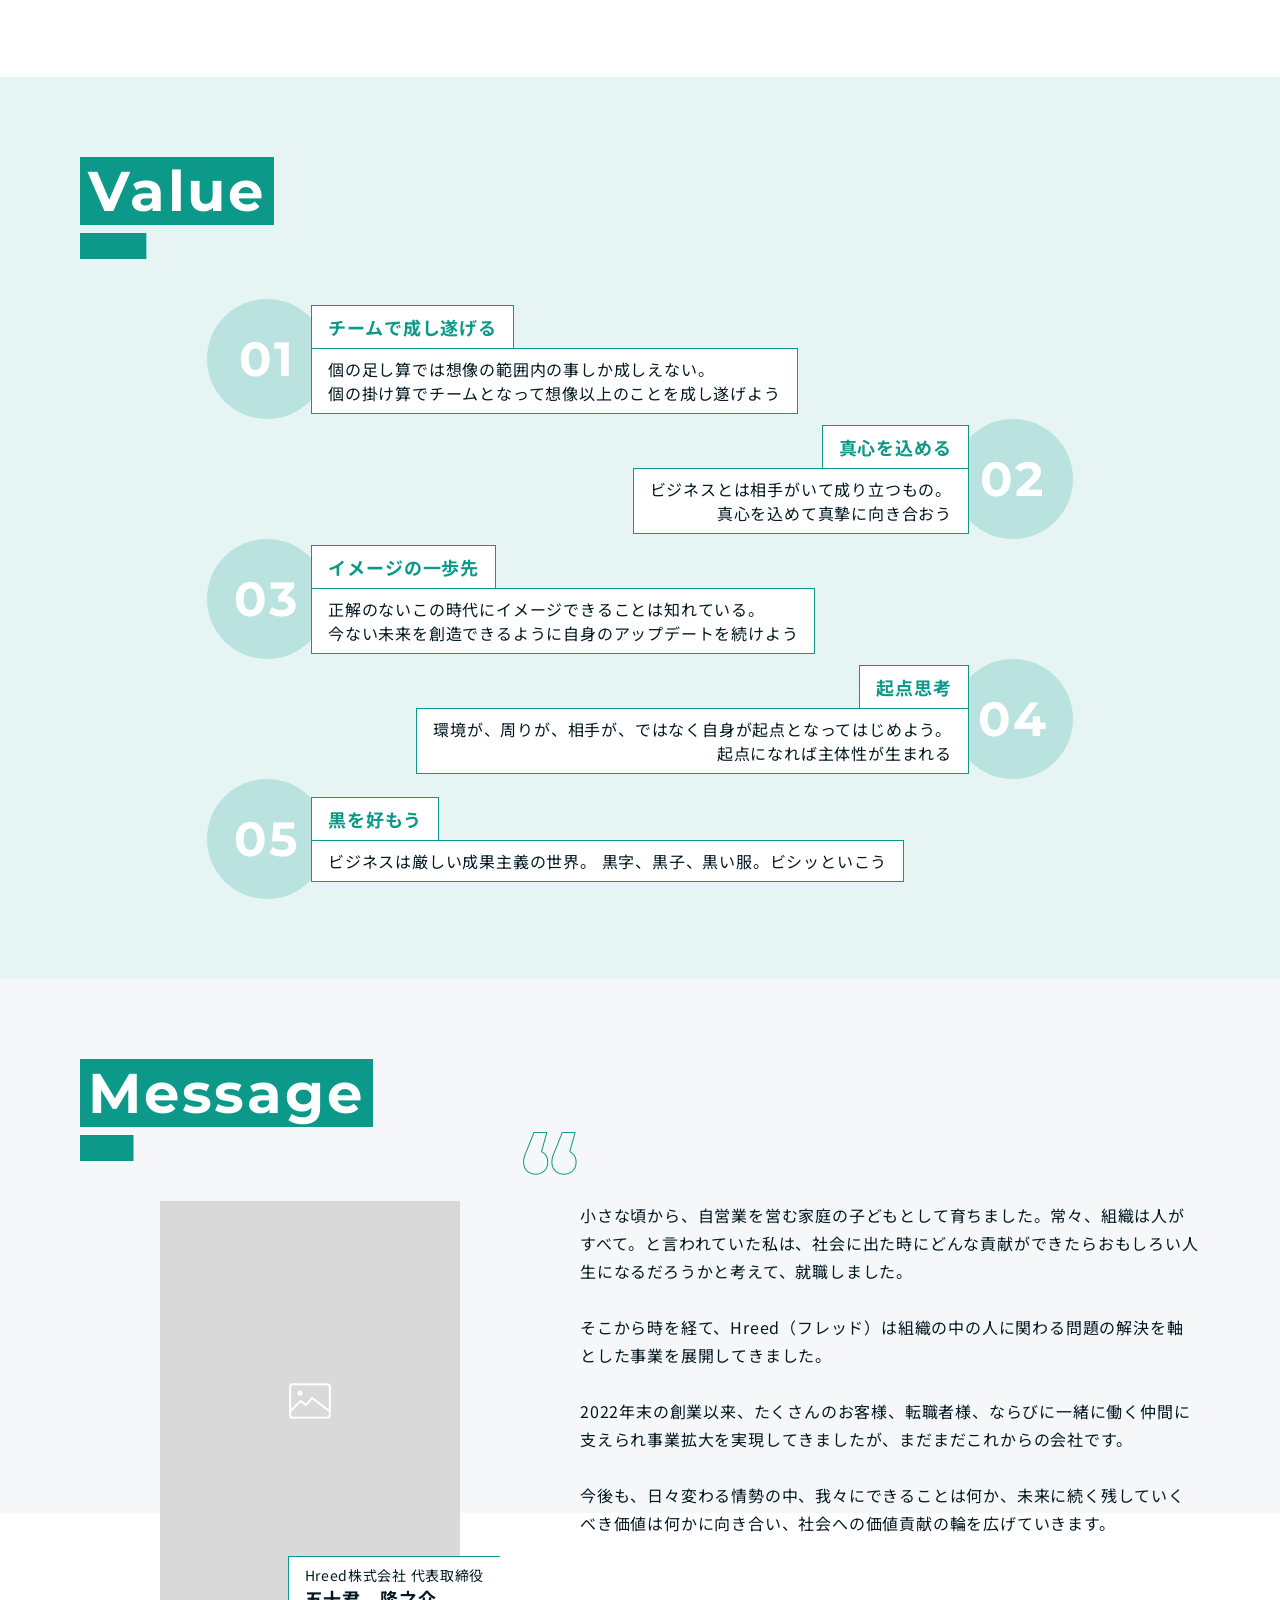
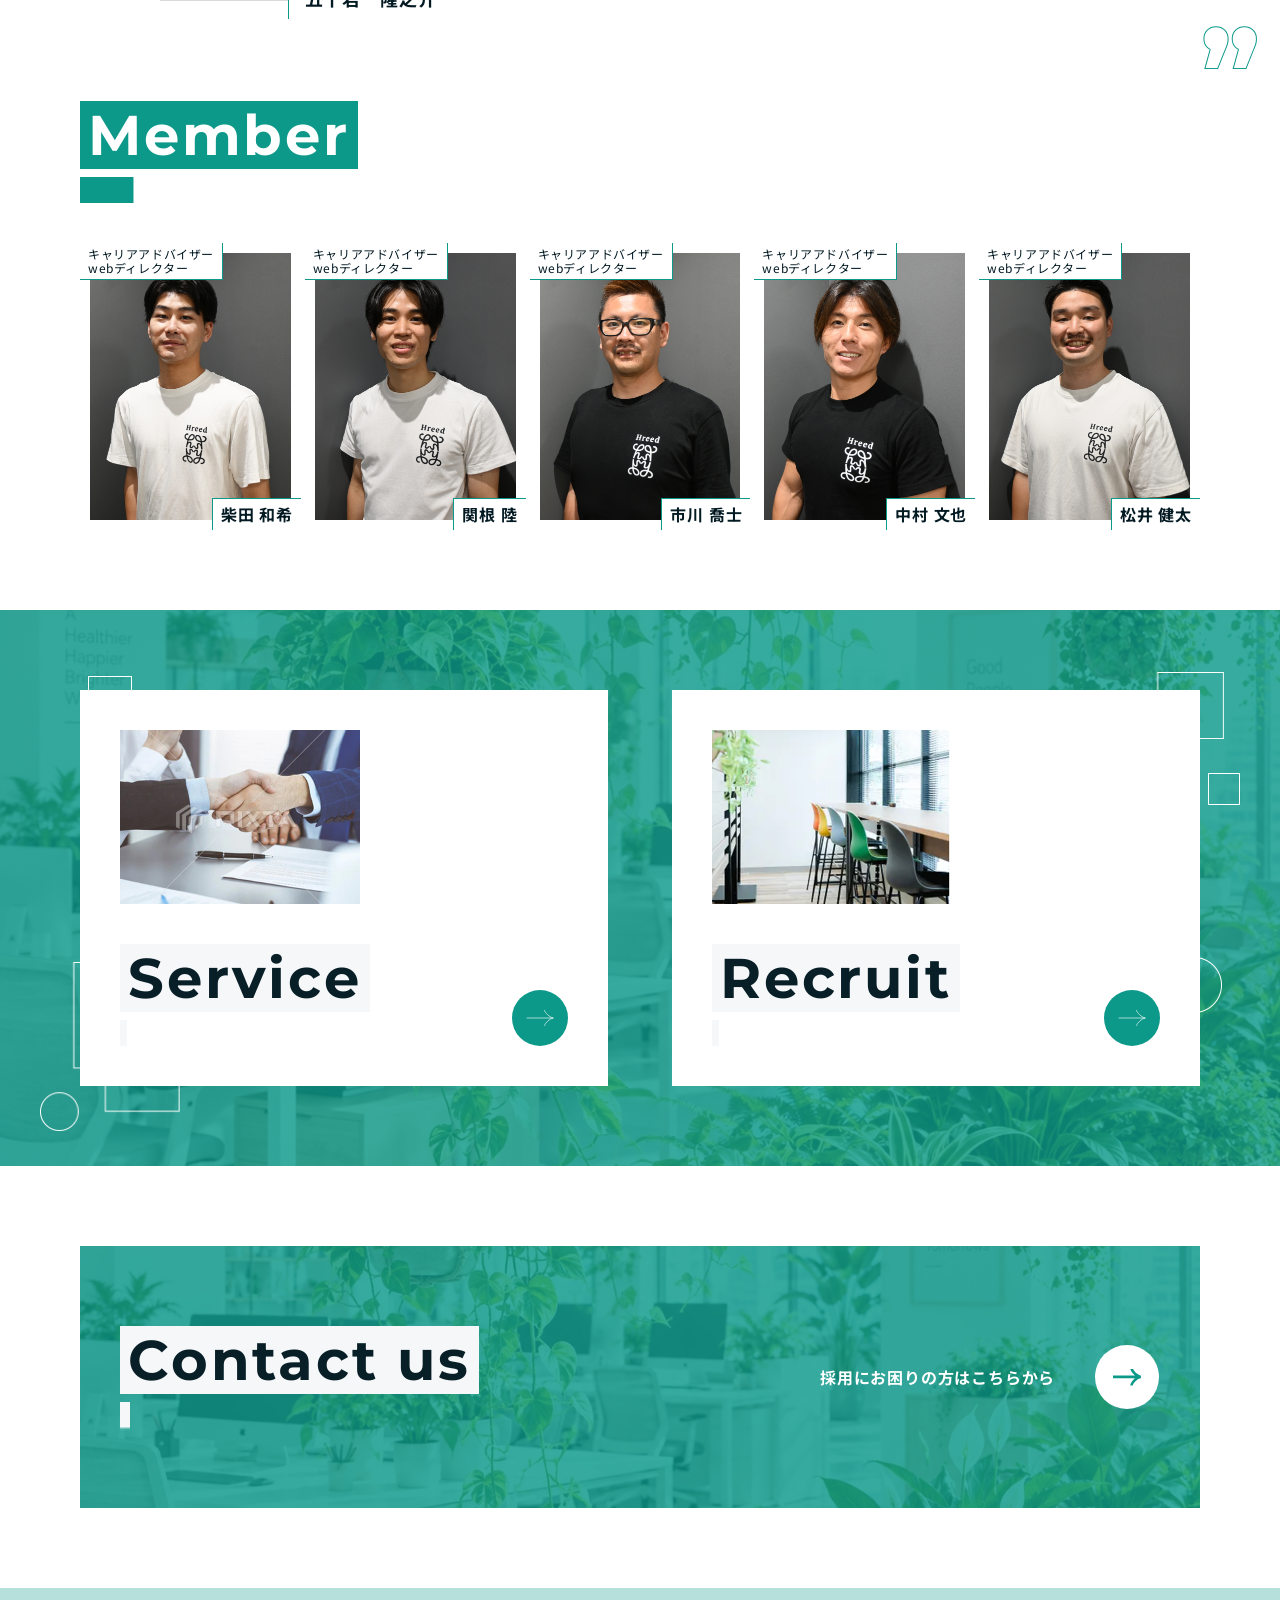
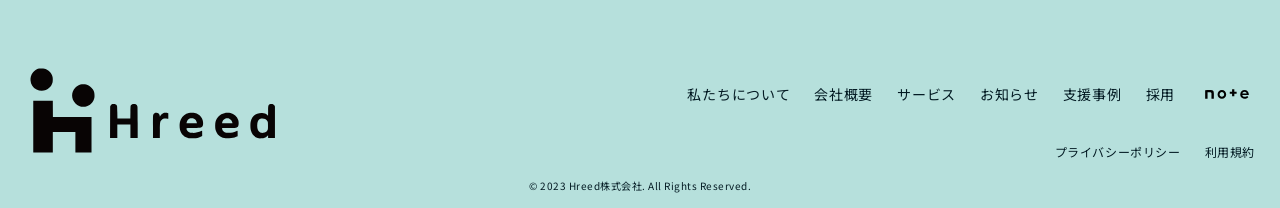
==== commit 16055614: "CTAバナー・リンクカードの背景をservice-bg+緑オーバーレイに変更し、About用画像を追加 Co-Authored-By: Claude Opus 5.5 (1M context) <no" ====
--- a/about.html
+++ b/about.html
@@ -636,7 +636,7 @@
     <section class="cta-banner">
       <div class="cta-banner__inner inner">
         <a href="./contact.html" class="cta-banner__link">
-          <img src="./img/common/cta-bg.png" alt="お問い合わせ背景" class="cta-banner__bg">
+          <img src="./img/top/service-bg.jpg" alt="お問い合わせ背景" class="cta-banner__bg">
 
           <div class="cta-banner__wrapper">
             <div class="sec-title sec-title--reverse cta-banner__title">
--- a/css/style.css
+++ b/css/style.css
@@ -833,8 +833,9 @@
 .link-cards {
   position: relative;
   overflow: hidden;
-  background-image: url(../img/common/link-bg.png);
+  background-image: linear-gradient(rgba(12, 153, 138, 0.82), rgba(12, 153, 138, 0.82)), url(../img/top/service-bg.jpg);
   background-repeat: no-repeat;
+  background-position: center;
   background-size: cover;
   padding-top: 5rem;
   padding-bottom: 5rem;
@@ -1024,6 +1025,14 @@
   position: relative;
   display: block;
   overflow: hidden;
+}
+.cta-banner__link::before {
+  content: "";
+  position: absolute;
+  inset: 0;
+  background-color: #0c998a;
+  opacity: 0.82;
+  pointer-events: none;
 }
 
 .cta-banner__bg {
